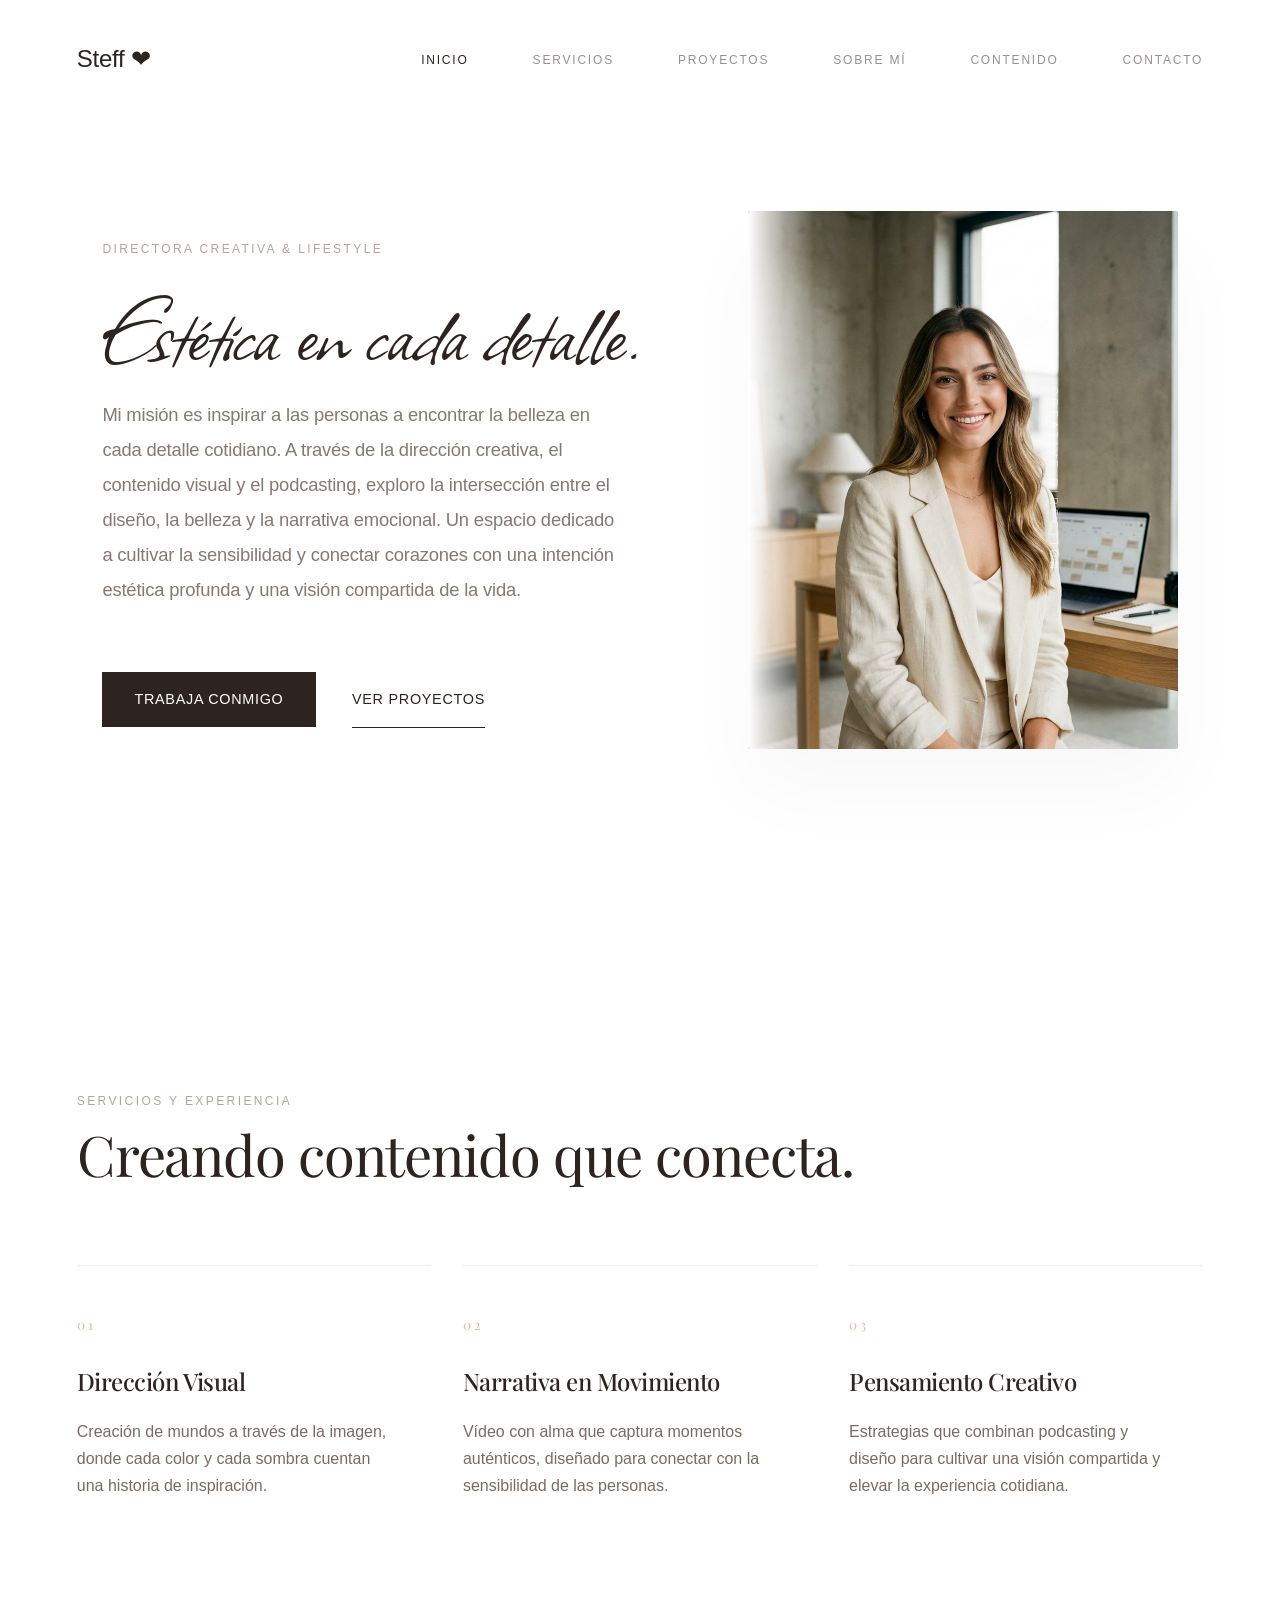
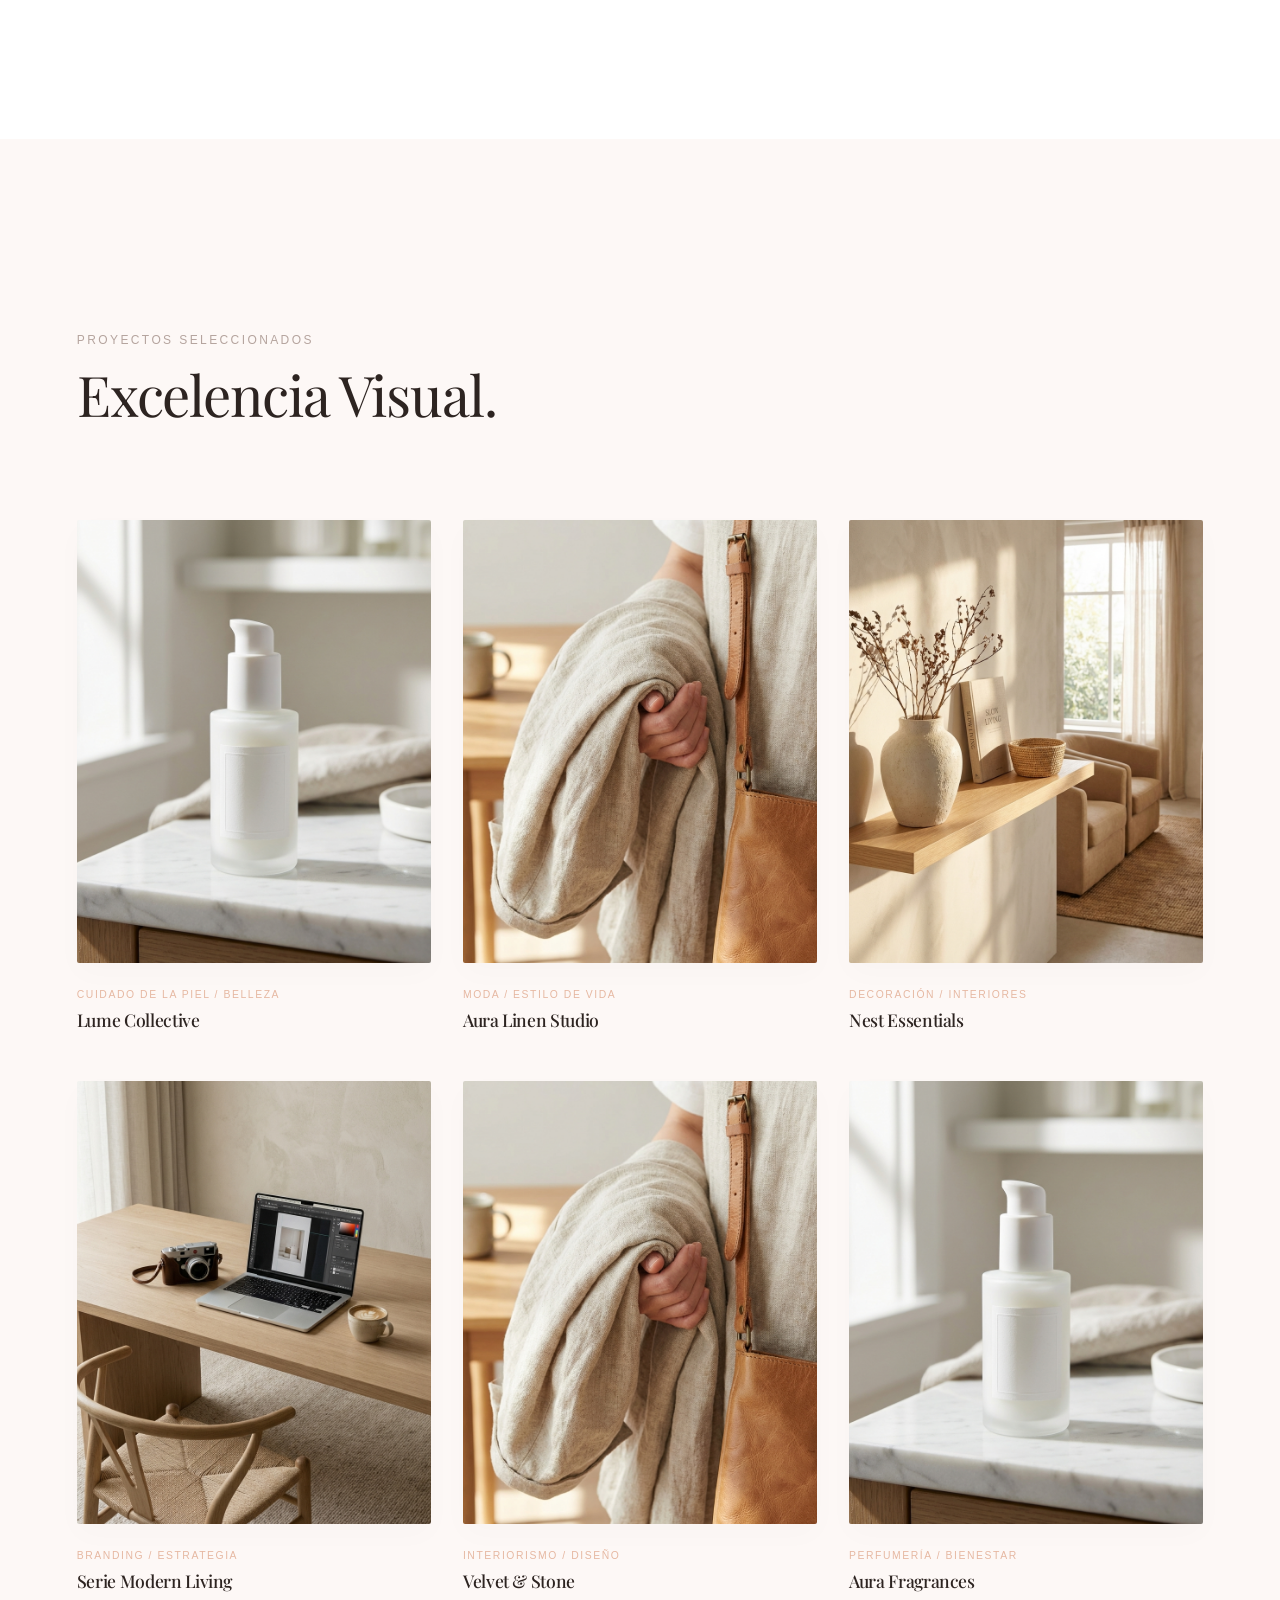
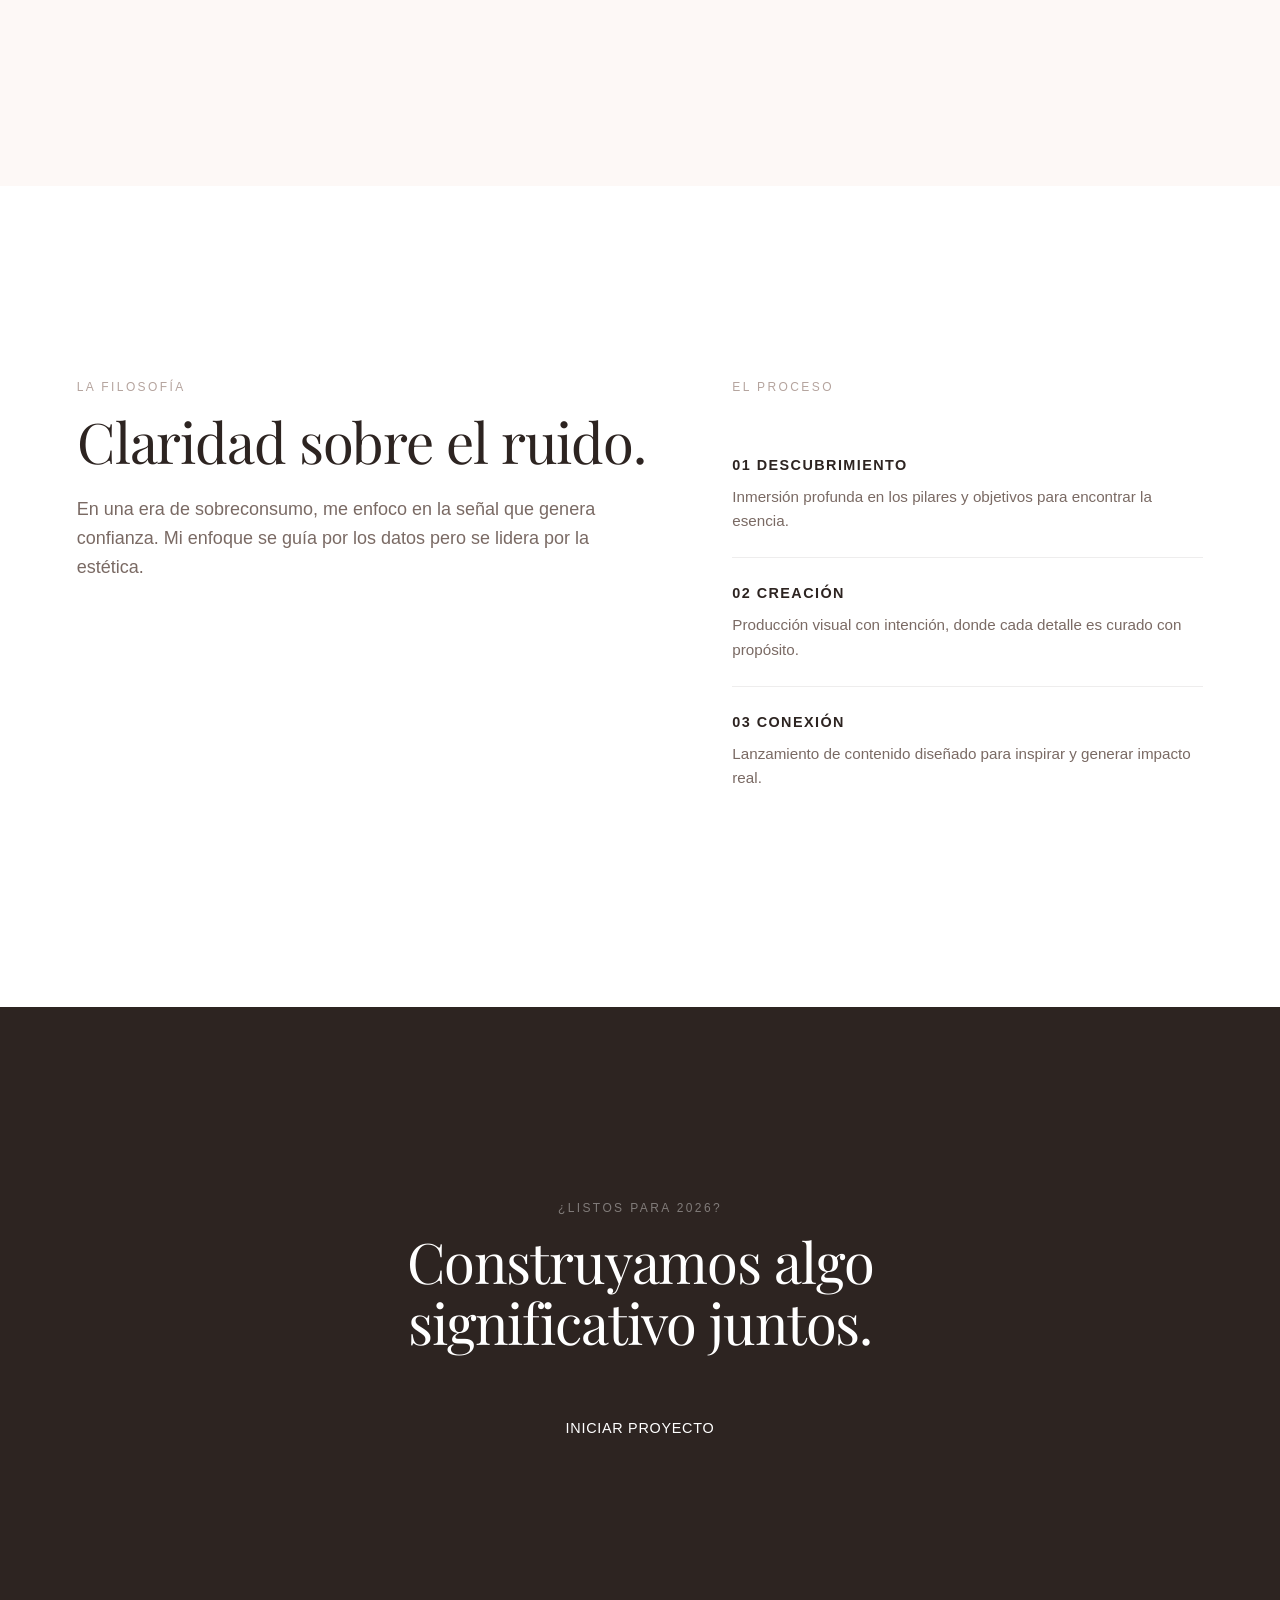
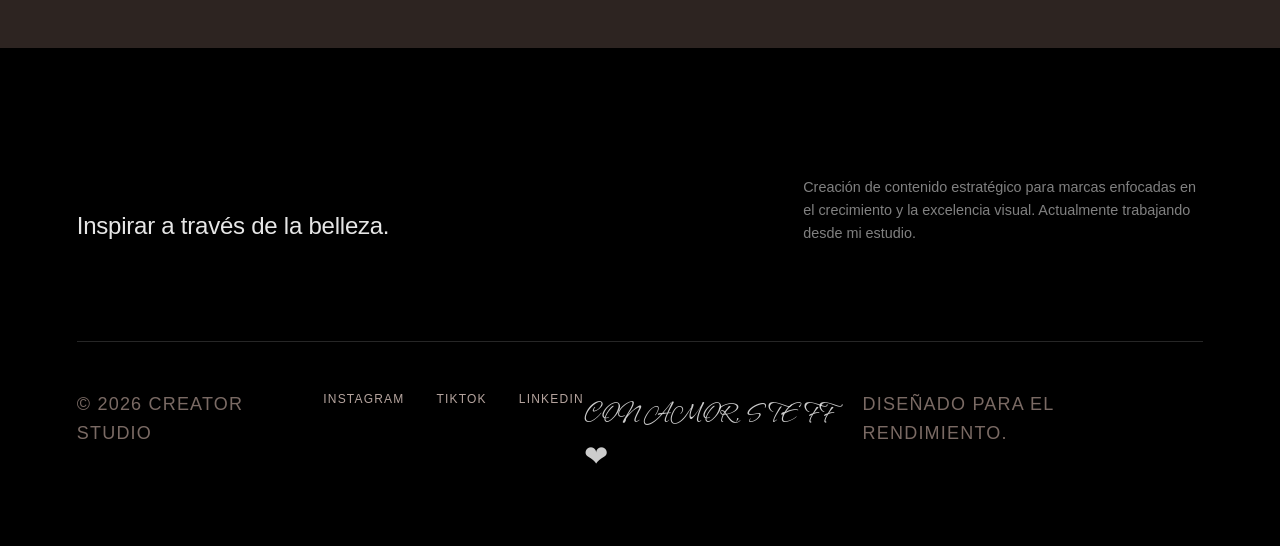
==== index.html @ 2f7686f2 "Initial commit: Portfolio base" ====
<!DOCTYPE html>
<html lang="es">

<head>
    <meta charset="UTF-8">
    <meta name="viewport" content="width=device-width, initial-scale=1.0">
    <meta name="description"
        content="Steff Ramirez - Directora Creativa y Storyteller. Explorando la belleza, el diseño y la narrativa a través de contenido visual y podcasting.">
    <title>Steff Ramirez | Estética en cada detalle</title>
    <link rel="stylesheet" href="css/style.css">
</head>

<body>

    <nav id="main-nav">
        <div class="container">
            <a href="index.html" class="logo">Steff &#10084;</a>
            <button class="mobile-menu-btn" aria-label="Abrir menú">
                <span></span>
                <span></span>
            </button>
            <ul class="nav-links">
                <li><a href="index.html" class="active">Inicio</a></li>
                <li><a href="services.html">Servicios</a></li>
                <li><a href="work.html">Proyectos</a></li>
                <li><a href="about.html">Sobre mí</a></li>
                <li><a href="content.html">Contenido</a></li>
                <li><a href="contact.html">Contacto</a></li>
            </ul>
        </div>
    </nav>

    <main>
        <section class="hero">
            <div class="container">
                <div class="hero-content reveal">
                    <span class="hero-tag">Directora Creativa & Lifestyle</span>
                    <h1><span class="italic">Estética en cada detalle.</span></h1>
                    <p class="hero-description">Mi misión es inspirar a las personas a encontrar la belleza en cada
                        detalle cotidiano. A través de la dirección creativa, el contenido visual y el podcasting,
                        exploro la intersección entre el diseño, la belleza y la narrativa emocional. Un espacio
                        dedicado a cultivar la sensibilidad y conectar corazones con una intención estética profunda
                        y una visión compartida de la vida.</p>
                    <div class="cta-group">
                        <a href="contact.html" class="btn btn-primary">Trabaja conmigo</a>
                        <a href="work.html" class="btn btn-secondary">Ver proyectos</a>
                    </div>
                </div>
                <div class="hero-image-container reveal">
                    <div class="hero-vertical-label">Creative Direction</div>
                    <img src="assets/images/creator.png" alt="Steff Ramirez - Directora Creativa & Storyteller">
                </div>
            </div>
        </section>


        <!-- QUÉ HAGO -->
        <section id="what-i-do">
            <div class="container">
                <div class="section-header reveal">
                    <span class="label-main">Servicios y Experiencia</span>
                    <h2>Creando contenido que conecta.</h2>
                </div>
                <div class="grid grid-3 reveal">
                    <div class="offering-card" data-number="01">
                        <h3>Dirección Visual</h3>
                        <p>Creación de mundos a través de la imagen, donde cada color y cada sombra cuentan una historia
                            de inspiración.</p>
                    </div>
                    <div class="offering-card" data-number="02">
                        <h3>Narrativa en Movimiento</h3>
                        <p>Vídeo con alma que captura momentos auténticos, diseñado para conectar con la sensibilidad de
                            las personas.</p>
                    </div>
                    <div class="offering-card" data-number="03">
                        <h3>Pensamiento Creativo</h3>
                        <p>Estrategias que combinan podcasting y diseño para cultivar una visión compartida y elevar la
                            experiencia cotidiana.</p>
                    </div>
                </div>
            </div>
        </section>

        <!-- PROYECTOS DESTACADOS -->
        <section id="featured-work" style="background: var(--bg-secondary);">
            <div class="container">
                <div class="section-header reveal">
                    <span class="label-main">Proyectos Seleccionados</span>
                    <h2>Excelencia Visual.</h2>
                </div>
                <div class="work-grid">
                    <div class="work-item reveal">
                        <div class="img-wrapper">
                            <img src="assets/images/featured_1.png" alt="Lume Collective">
                        </div>
                        <div class="work-info">
                            <span>Cuidado de la piel / Belleza</span>
                            <h3>Lume Collective</h3>
                        </div>
                    </div>
                    <div class="work-item reveal">
                        <div class="img-wrapper">
                            <img src="assets/images/featured_2.png" alt="Aura Linen Studio">
                        </div>
                        <div class="work-info">
                            <span>Moda / Estilo de vida</span>
                            <h3>Aura Linen Studio</h3>
                        </div>
                    </div>
                    <div class="work-item reveal">
                        <div class="img-wrapper">
                            <img src="assets/images/featured_3.png" alt="Nest Essentials">
                        </div>
                        <div class="work-info">
                            <span>Decoración / Interiores</span>
                            <h3>Nest Essentials</h3>
                        </div>
                    </div>
                    <div class="work-item reveal">
                        <div class="img-wrapper">
                            <img src="assets/images/hero.png" alt="Serie Modern Living">
                        </div>
                        <div class="work-info">
                            <span>Branding / Estrategia</span>
                            <h3>Serie Modern Living</h3>
                        </div>
                    </div>
                    <div class="work-item reveal">
                        <div class="img-wrapper">
                            <img src="assets/images/featured_2.png" alt="Velvet & Stone">
                        </div>
                        <div class="work-info">
                            <span>Interiorismo / Diseño</span>
                            <h3>Velvet & Stone</h3>
                        </div>
                    </div>
                    <div class="work-item reveal">
                        <div class="img-wrapper">
                            <img src="assets/images/featured_1.png" alt="Aura Fragrances">
                        </div>
                        <div class="work-info">
                            <span>Perfumería / Bienestar</span>
                            <h3>Aura Fragrances</h3>
                        </div>
                    </div>
                </div>
            </div>
        </section>

        <!-- VALOR / ENFOQUE -->
        <section id="approach">
            <div class="container">
                <div class="grid grid-2">
                    <div class="reveal">
                        <span class="label-main">La Filosofía</span>
                        <h2>Claridad sobre el ruido.</h2>
                        <p>En una era de sobreconsumo, me enfoco en la señal que genera confianza. Mi enfoque se guía
                            por los datos pero se lidera por la estética.</p>
                    </div>
                    <div class="reveal">
                        <span class="label-main">El Proceso</span>
                        <div class="process-list">
                            <div class="process-item">
                                <h4>01 Descubrimiento</h4>
                                <p>Inmersión profunda en los pilares y objetivos para encontrar la esencia.</p>
                            </div>
                            <div class="process-item">
                                <h4>02 Creación</h4>
                                <p>Producción visual con intención, donde cada detalle es curado con propósito.</p>
                            </div>
                            <div class="process-item">
                                <h4>03 Conexión</h4>
                                <p>Lanzamiento de contenido diseñado para inspirar y generar impacto real.</p>
                            </div>
                        </div>
                    </div>
                </div>
            </div>
        </section>

        <!-- CTA -->
        <section id="cta" style="background: var(--bg-tertiary); color: white; text-align: center;">
            <div class="container reveal">
                <span class="label-main" style="color: rgba(255,255,255,0.4);">¿Listos para 2026?</span>
                <h2 style="margin-bottom: 3rem;">Construyamos algo <br> significativo juntos.</h2>
                <a href="contact.html" class="btn btn-primary">Iniciar Proyecto</a>
            </div>
        </section>
    </main>

    <footer>
        <div class="container">
            <div class="footer-top">
                <div class="footer-logo">Inspirar a través de la belleza.</div>
                <div style="max-width: 400px;">
                    <p style="color: rgba(255,255,255,0.5); font-size: 0.9rem;">Creación de contenido estratégico para
                        marcas enfocadas en el crecimiento y la excelencia visual. Actualmente trabajando desde mi
                        estudio.</p>
                </div>
            </div>
            <div class="footer-bottom">
                <p>&copy; 2026 Creator Studio</p>
                <div style="display: flex; gap: 2rem;">
                    <a href="#" style="color: inherit; text-decoration: none;">Instagram</a>
                    <a href="#" style="color: inherit; text-decoration: none;">TikTok</a>
                    <a href="#" style="color: inherit; text-decoration: none;">LinkedIn</a>
                </div>
                <div style="font-family: var(--font-script); font-size: 1.8rem; color: rgba(255,255,255,0.8);">
                    Con amor, Steff &#10084;
                </div>
                <p>Diseñado para el Rendimiento.</p>
            </div>
        </div>
    </footer>

    <script src="js/main.js"></script>
</body>

</html>
---- css/style.css ----
@import url('https://api.fontshare.com/v2/css?f[]=satoshi@400,500,700&display=swap');
@import url('https://fonts.googleapis.com/css2?family=Playfair+Display:ital,wght@0,400;0,600;1,400&family=Allison&display=swap');

/* 
  REFINED DESIGN SYSTEM - MODERN & PREMIUM
  Focus: Editorial Layout, Subtle Micro-interactions, Advanced Typography
*/

:root {
    /* Beauty & Interiors Palette - Warm, Blush, & Earthy */
    --bg-primary: #ffffff;
    --bg-secondary: #fdf8f6;
    /* Soft blush/cream */
    --bg-tertiary: #2d2421;
    /* Deep terracotta/espresso */

    --text-primary: #2d2421;
    --text-secondary: #7a6a64;
    --text-dim: #b5a49e;

    --accent: #e6b8a2;
    /* Soft terracotta accent */
    --accent-dark: #deab90;
    --border: rgba(45, 36, 33, 0.08);
    --border-light: rgba(255, 255, 255, 0.15);

    /* Typography */
    --font-main: 'Satoshi', sans-serif;
    --font-serif: 'Playfair Display', serif;
    --font-script: 'Allison', cursive;
    --lh-body: 1.6;
    --lh-heading: 1.1;
    --ls-heading: -0.02em;

    /* Proportional Spacing (Golden Ratio inspired) */
    --space-unit: 1rem;
    --space-sections: clamp(6rem, 15vw, 12rem);

    /* Transitions */
    --transition-main: all 0.6s cubic-bezier(0.16, 1, 0.3, 1);
}

/* Reset & Base */
*,
*::before,
*::after {
    box-sizing: border-box;
    margin: 0;
    padding: 0;
}

/* Global Accent Styles */
.serif {
    font-family: var(--font-serif);
}

.italic {
    font-family: var(--font-script);
    font-size: 1.4em;
    line-height: 0;
    vertical-align: middle;
}

html,
body {
    width: 100%;
    margin: 0;
    padding: 0;
    overflow-x: hidden;
    position: relative;
    -webkit-font-smoothing: antialiased;
}

body {
    font-family: var(--font-main);
    background-color: var(--bg-primary);
    color: var(--text-primary);
    line-height: var(--lh-body);
}

/* Base Typography */
h1,
h2,
h3 {
    font-family: var(--font-serif);
    font-weight: 400;
    line-height: var(--lh-heading);
    letter-spacing: var(--ls-heading);
}

h1 {
    font-size: clamp(3rem, 10vw, 6rem);
    margin-bottom: 2rem;
}

h2 {
    font-size: clamp(2rem, 6vw, 3.5rem);
    margin-bottom: 1.5rem;
}

h3 {
    font-size: clamp(1.1rem, 2vw, 1.5rem);
}

p {
    font-size: 1.125rem;
    color: var(--text-secondary);
}

/* Layout */
.container {
    max-width: 1400px;
    margin: 0 auto;
    padding: 0 6vw;
}

section {
    padding: var(--space-sections) 0;
}

/* Reveal Animation Class */
.reveal {
    opacity: 0;
    transform: translateY(30px);
    transition: var(--transition-main);
}

.reveal.visible {
    opacity: 1;
    transform: translateY(0);
}

/* Navigation - Modern Floating Style */
nav {
    position: fixed;
    top: 0;
    left: 0;
    width: 100%;
    padding: 2.5rem 0;
    z-index: 1000;
    transition: var(--transition-main);
}

nav.scrolled {
    padding: 1.5rem 0;
    background: rgba(255, 255, 255, 0.8);
    backdrop-filter: blur(20px);
    border-bottom: 1px solid var(--border);
}

nav .container {
    display: flex;
    justify-content: space-between;
    align-items: center;
}

.logo {
    font-family: var(--font-heading);
    font-size: 1.5rem;
    font-weight: 500;
    text-decoration: none;
    color: var(--text-primary);
    letter-spacing: -0.01em;
}

.nav-links {
    display: flex;
    gap: 4rem;
    list-style: none;
}

.nav-links a {
    text-decoration: none;
    color: var(--text-primary);
    font-size: 0.75rem;
    font-weight: 500;
    text-transform: uppercase;
    letter-spacing: 0.15em;
    opacity: 0.5;
    transition: var(--transition-main);
}

.nav-links a:hover,
.nav-links a.active {
    opacity: 1;
}

.mobile-menu-btn {
    display: none;
    flex-direction: column;
    gap: 6px;
    background: none;
    border: none;
    cursor: pointer;
    z-index: 1001;
    padding: 10px;
}

.mobile-menu-btn span {
    display: block;
    width: 24px;
    height: 1px;
    background: var(--text-primary);
    transition: var(--transition-main);
}

/* Hero Section - Personal Split Style */
.hero {
    min-height: 100vh;
    display: flex;
    align-items: center;
    position: relative;
    overflow: hidden;
    background-color: var(--bg-primary);
    padding: 100px 0 0 0;
}

.hero .container {
    display: grid;
    grid-template-columns: 1.2fr 1fr;
    align-items: center;
    gap: 4vw;
    max-width: 100%;
    padding: 0 8vw;
    z-index: 2;
}

.hero {
    min-height: 100vh;
    display: flex;
    align-items: center;
    padding: 140px 0 80px;
    background-color: var(--bg-primary);
}

.hero .container {
    display: grid;
    grid-template-columns: 1.2fr 0.8fr;
    /* Asimetría elegante */
    align-items: center;
    gap: 0;
    /* Controlamos el gap con margins */
}

.hero-content {
    max-width: 650px;
    z-index: 10;
    padding-right: 4rem;
}

@media (min-width: 1024px) {
    .hero-content {
        margin-right: -80px;
        /* Superposición sutil sobre la imagen */
    }
}

.hero-image-container {
    position: relative;
    aspect-ratio: 4/5;
    height: auto;
    width: 100%;
    overflow: hidden;
    border-radius: 2px;
    box-shadow: 0 40px 80px rgba(0, 0, 0, 0.03);
}

.hero-image-container::after {
    content: '';
    position: absolute;
    top: 0;
    left: 0;
    width: 100%;
    height: 100%;
    background: linear-gradient(to right, var(--bg-primary) 0%, transparent 15%);
    pointer-events: none;
}

.hero-image-container img {
    width: 100%;
    height: 100%;
    object-fit: cover;
    transition: transform 1.5s cubic-bezier(0.16, 1, 0.3, 1);
}

.hero-image-container:hover img {
    transform: scale(1.05);
}

.hero-vertical-label {
    position: absolute;
    top: 50%;
    right: 2rem;
    transform: translateY(-50%) rotate(90deg);
    transform-origin: center;
    font-size: 0.65rem;
    text-transform: uppercase;
    letter-spacing: 0.4em;
    color: rgba(255, 255, 255, 0.6);
    z-index: 10;
    white-space: nowrap;
    pointer-events: none;
}

.hero-tag {
    display: inline-block;
    padding: 0.5rem 0;
    /* Sin bordes, solo texto elegante */
    font-size: 0.75rem;
    text-transform: uppercase;
    letter-spacing: 0.2em;
    color: var(--text-dim);
    margin-bottom: 1rem;
}

.hero h1 {
    color: var(--text-primary);
    font-size: clamp(3rem, 6vw, 4.5rem);
    line-height: 1.05;
    margin-bottom: 2.5rem;
    font-weight: 400;
}

.hero-description {
    font-size: 1.15rem;
    font-weight: 300;
    letter-spacing: -0.01em;
    color: var(--text-secondary);
    max-width: 520px;
    margin-bottom: 4rem;
    line-height: 1.9;
    opacity: 0.9;
}

/* Buttons - Premium Reveal */
.btn {
    display: inline-flex;
    align-items: center;
    padding: 1rem 2rem;
    text-decoration: none;
    font-weight: 500;
    font-size: 0.9rem;
    letter-spacing: 0.05em;
    text-transform: uppercase;
    transition: all 0.4s cubic-bezier(0.16, 1, 0.3, 1);
    position: relative;
}

.btn-primary {
    background: var(--text-primary);
    color: white;
    border-radius: 0;
    /* Estilo boutique cuadrado */
}

.btn-primary:hover {
    background: #000;
    transform: translateY(-2px);
    box-shadow: 0 10px 20px rgba(0, 0, 0, 0.1);
}

.btn-secondary {
    color: var(--text-primary);
    border-bottom: 1px solid var(--text-primary);
    /* Estilo editorial link */
    padding: 1rem 0;
    margin-left: 2rem;
}

.btn-secondary:hover {
    color: var(--accent);
    border-bottom-color: var(--accent);
}

/* Grid System */
.grid {
    display: grid;
    gap: 2rem;
}

.grid-2 {
    grid-template-columns: 1.1fr 0.9fr;
    gap: 5rem;
}

.grid-3 {
    grid-template-columns: repeat(3, 1fr);
}

/* Boutique Gallery Grid - 3 Columns */
.work-grid {
    display: grid;
    grid-template-columns: repeat(3, 1fr);
    gap: 3rem 2rem;
    padding-top: 1rem;
}

.work-item {
    display: flex;
    flex-direction: column;
}

.work-item .img-wrapper {
    width: 100%;
    aspect-ratio: 4/5;
    overflow: hidden;
    border-radius: 2px;
    background: var(--bg-secondary);
    margin-bottom: 1.5rem;
    box-shadow: 0 10px 30px rgba(0, 0, 0, 0.02);
}

.work-item img {
    width: 100%;
    height: 100%;
    object-fit: cover;
    transition: transform 1.2s cubic-bezier(0.16, 1, 0.3, 1);
}

.work-item:hover img {
    transform: scale(1.05);
}

.work-info h3 {
    font-size: 1.1rem;
    /* Más pequeño para el grid de 3 */
    font-weight: 500;
    margin-bottom: 0.25rem;
    color: var(--text-primary);
}

.work-info span {
    font-family: var(--font-main);
    font-size: 0.65rem;
    /* Ajuste proporcional */
    text-transform: uppercase;
    letter-spacing: 0.15em;
    color: var(--accent);
    display: block;
    margin-bottom: 0.4rem;
}

/* Cards & Sections */
.section-header {
    margin-bottom: 5rem;
    max-width: 800px;
}

.label-main {
    font-size: 0.75rem;
    text-transform: uppercase;
    letter-spacing: 0.2em;
    color: var(--text-dim);
    margin-bottom: 0.75rem;
    display: block;
}

.offering-card {
    padding: 3rem 0;
    border-top: 1px solid var(--border);
    transition: var(--transition-main);
}

.offering-card::before {
    content: attr(data-number);
    display: block;
    font-family: var(--font-serif);
    font-size: 0.85rem;
    color: var(--accent);
    margin-bottom: 2rem;
    letter-spacing: 0.2em;
}

.offering-card h3 {
    margin-bottom: 1.5rem;
    font-size: 1.5rem;
    font-weight: 500;
    color: var(--text-primary);
}

.offering-card p {
    font-size: 1rem;
    color: var(--text-secondary);
    line-height: 1.7;
    max-width: 90%;
}

.offering-card:hover {
    transform: translateY(10px);
    /* Movimiento suave sin alterar el tamaño de la caja */
}

.card {
    padding: 3rem;
    background: var(--bg-secondary);
    border: none;
    transition: var(--transition-main);
}

.card h3 {
    margin-bottom: 1.5rem;
    font-size: 1.5rem;
    font-weight: 500;
    color: var(--text-primary);
}

.card p {
    color: var(--text-secondary);
}

.card:hover {
    transform: translateY(-10px);
    box-shadow: 0 20px 40px rgba(0, 0, 0, 0.03);
}

.process-list {
    margin-top: 2rem;
}

.process-item {
    padding: 1.5rem 0;
    border-bottom: 1px solid var(--border);
}

.process-item:last-child {
    border-bottom: none;
}

.process-item h4 {
    font-size: 0.9rem;
    text-transform: uppercase;
    letter-spacing: 0.1em;
    margin-bottom: 0.5rem;
    color: var(--text-primary);
}

.process-item p {
    font-size: 0.95rem;
    color: var(--text-secondary);
}

/* Footer */
footer {
    padding: 8rem 0 4rem;
    background: #000;
    color: white;
}

.footer-top {
    display: flex;
    justify-content: space-between;
    align-items: flex-end;
    margin-bottom: 6rem;
}

.footer-logo {
    font-family: var(--font-heading);
    font-size: 1.5rem;
    font-weight: 500;
    letter-spacing: -0.01em;
    opacity: 0.9;
}

.footer-bottom {
    display: flex;
    justify-content: space-between;
    padding-top: 3rem;
    border-top: 1px solid var(--border-light);
    font-size: 0.75rem;
    color: var(--text-dim);
    text-transform: uppercase;
    letter-spacing: 0.1em;
}

/* Responsive */
@media (max-width: 1024px) {
    .hero .container {
        grid-template-columns: 1fr;
        text-align: center;
        gap: 4rem;
    }

    .hero-content {
        max-width: 100%;
        padding-right: 0;
        margin-right: 0;
    }

    .hero-image-container {
        max-width: 500px;
        /* Tamaño más manejable en tablet vertical */
        margin: 0 auto;
    }

    .btn-secondary {
        margin-left: 0;
        margin-top: 2rem;
        display: block;
        width: fit-content;
        margin-inline: auto;
    }
}

@media (max-width: 900px) {
    .mobile-menu-btn {
        display: flex;
    }

    .nav-links {
        position: fixed;
        top: 0;
        right: -100%;
        width: 100%;
        height: 100vh;
        background: var(--bg-primary);
        flex-direction: column;
        justify-content: center;
        align-items: center;
        gap: 3rem;
        transition: var(--transition-main);
        z-index: 1000;
        visibility: hidden;
        /* Seguridad extra contra overflow */
        pointer-events: none;
    }

    .nav-links.open {
        right: 0;
        visibility: visible;
        pointer-events: all;
    }

    .nav-links a {
        font-size: 1.5rem;
        opacity: 1;
    }

    .grid-2,
    .grid-3 {
        grid-template-columns: 1fr;
        gap: 4rem;
    }

    .work-grid {
        grid-template-columns: repeat(2, 1fr);
        gap: 2rem;
    }
}

@media (max-width: 600px) {
    .container {
        padding: 0 6vw;
    }

    h1 {
        font-size: 2.5rem;
    }

    .work-grid {
        grid-template-columns: 1fr;
    }

    /* 1 en móvil */

    .work-item.small {
        margin-top: 0;
    }

    .footer-top {
        flex-direction: column;
        align-items: flex-start;
        gap: 2rem;
    }

    .footer-logo {
        font-size: 1.2rem;
        word-break: break-word;
    }

    .cta-group {
        display: flex;
        flex-direction: column;
        align-items: center;
    }

    .footer-bottom {
        flex-direction: column;
        gap: 2rem;
        text-align: center;
        align-items: center;
    }

    .footer-bottom div {
        justify-content: center;
    }
}

/* Global Fix for Overflow */
img,
video,
iframe,
canvas,
svg {
    max-width: 100%;
    height: auto;
}

h1,
h2,
h3,
h4,
h5,
h6,
p,
a,
span {
    overflow-wrap: break-word;
    word-wrap: break-word;
}

html,
body {
    max-width: 100%;
    overflow-x: hidden;
}
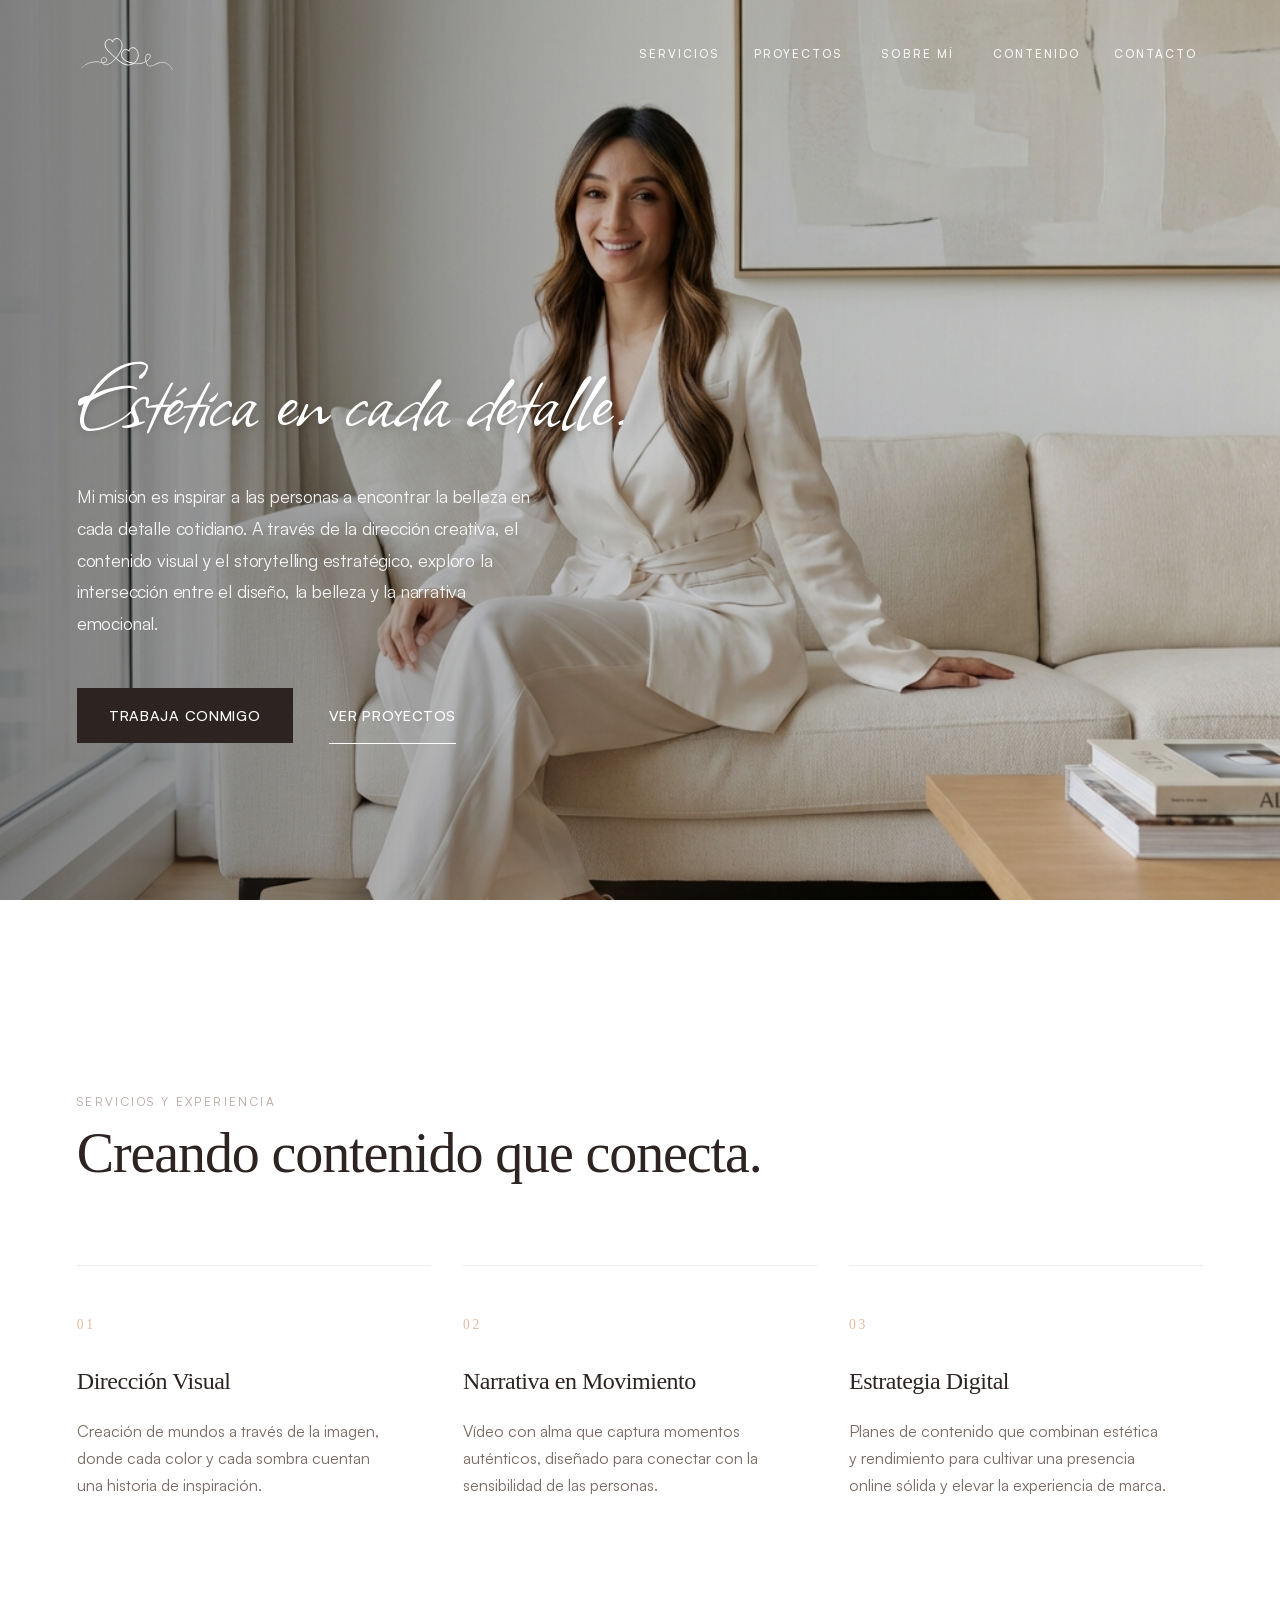
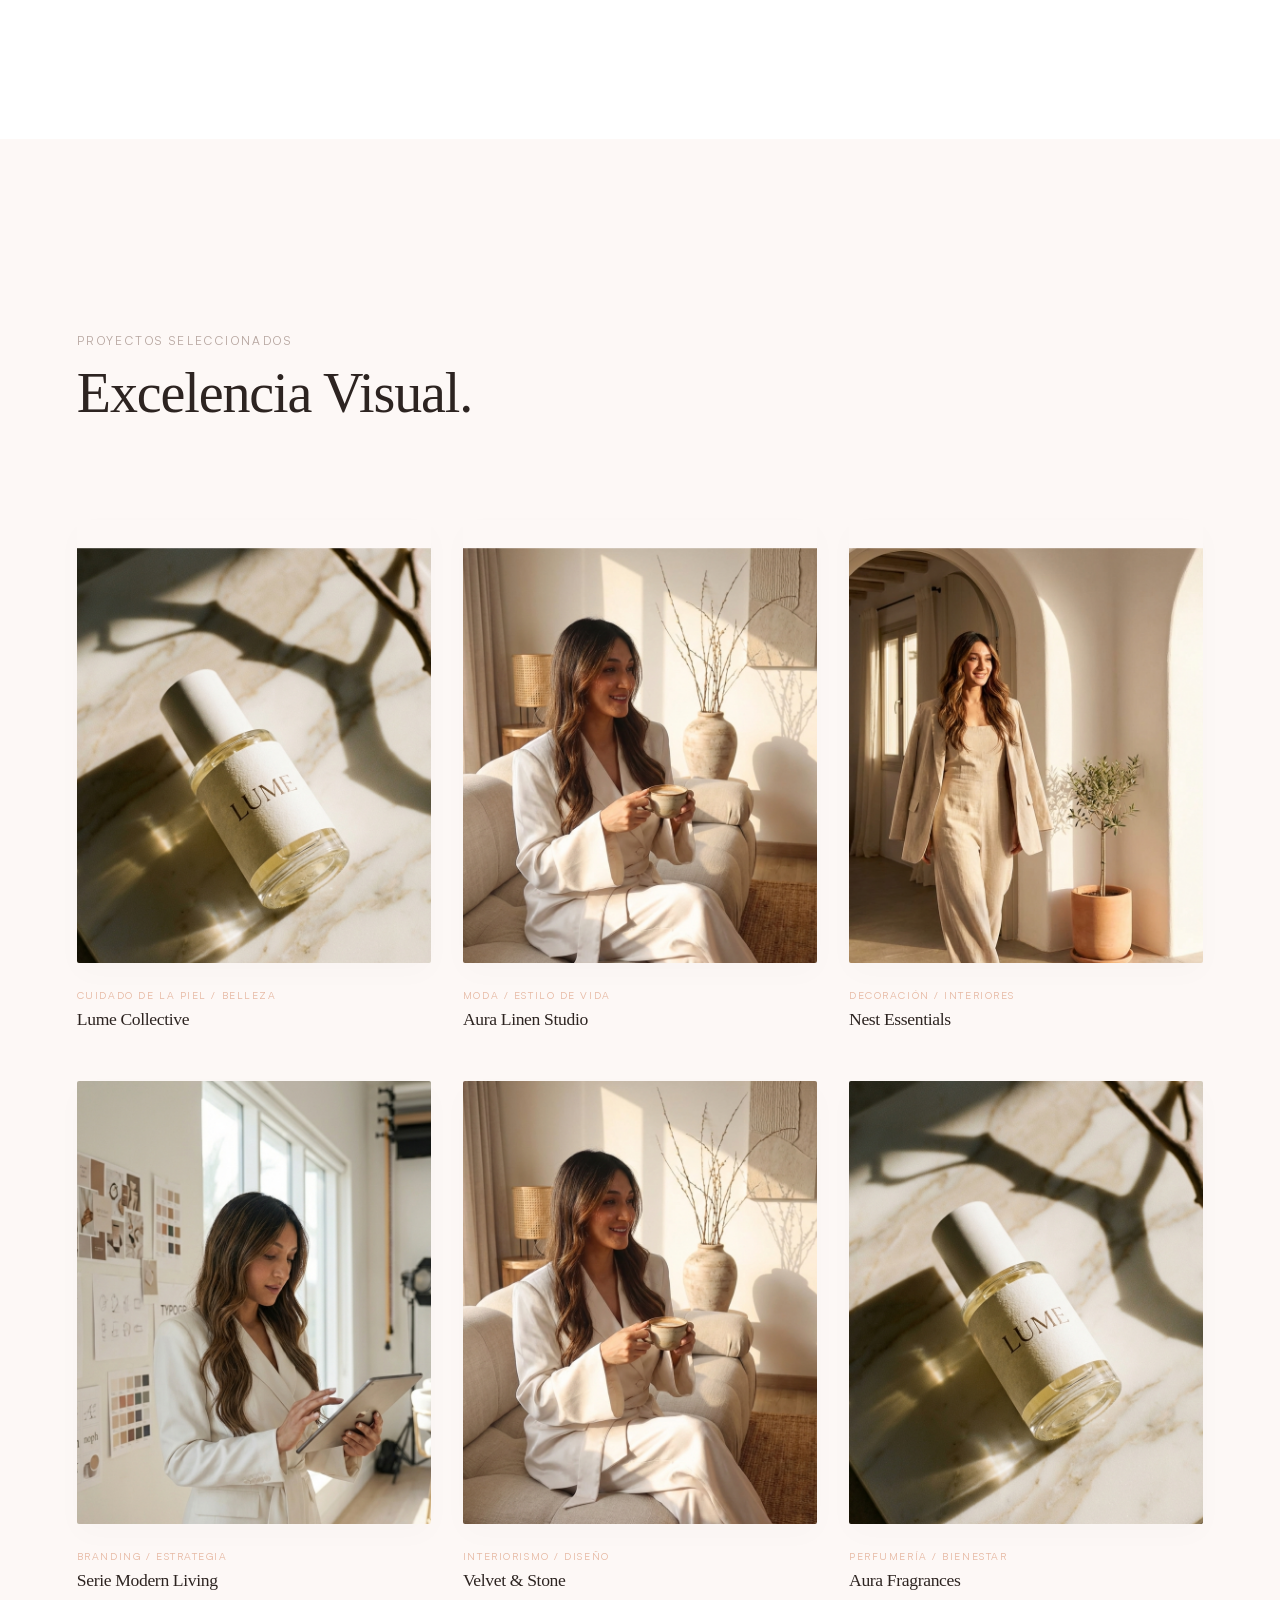
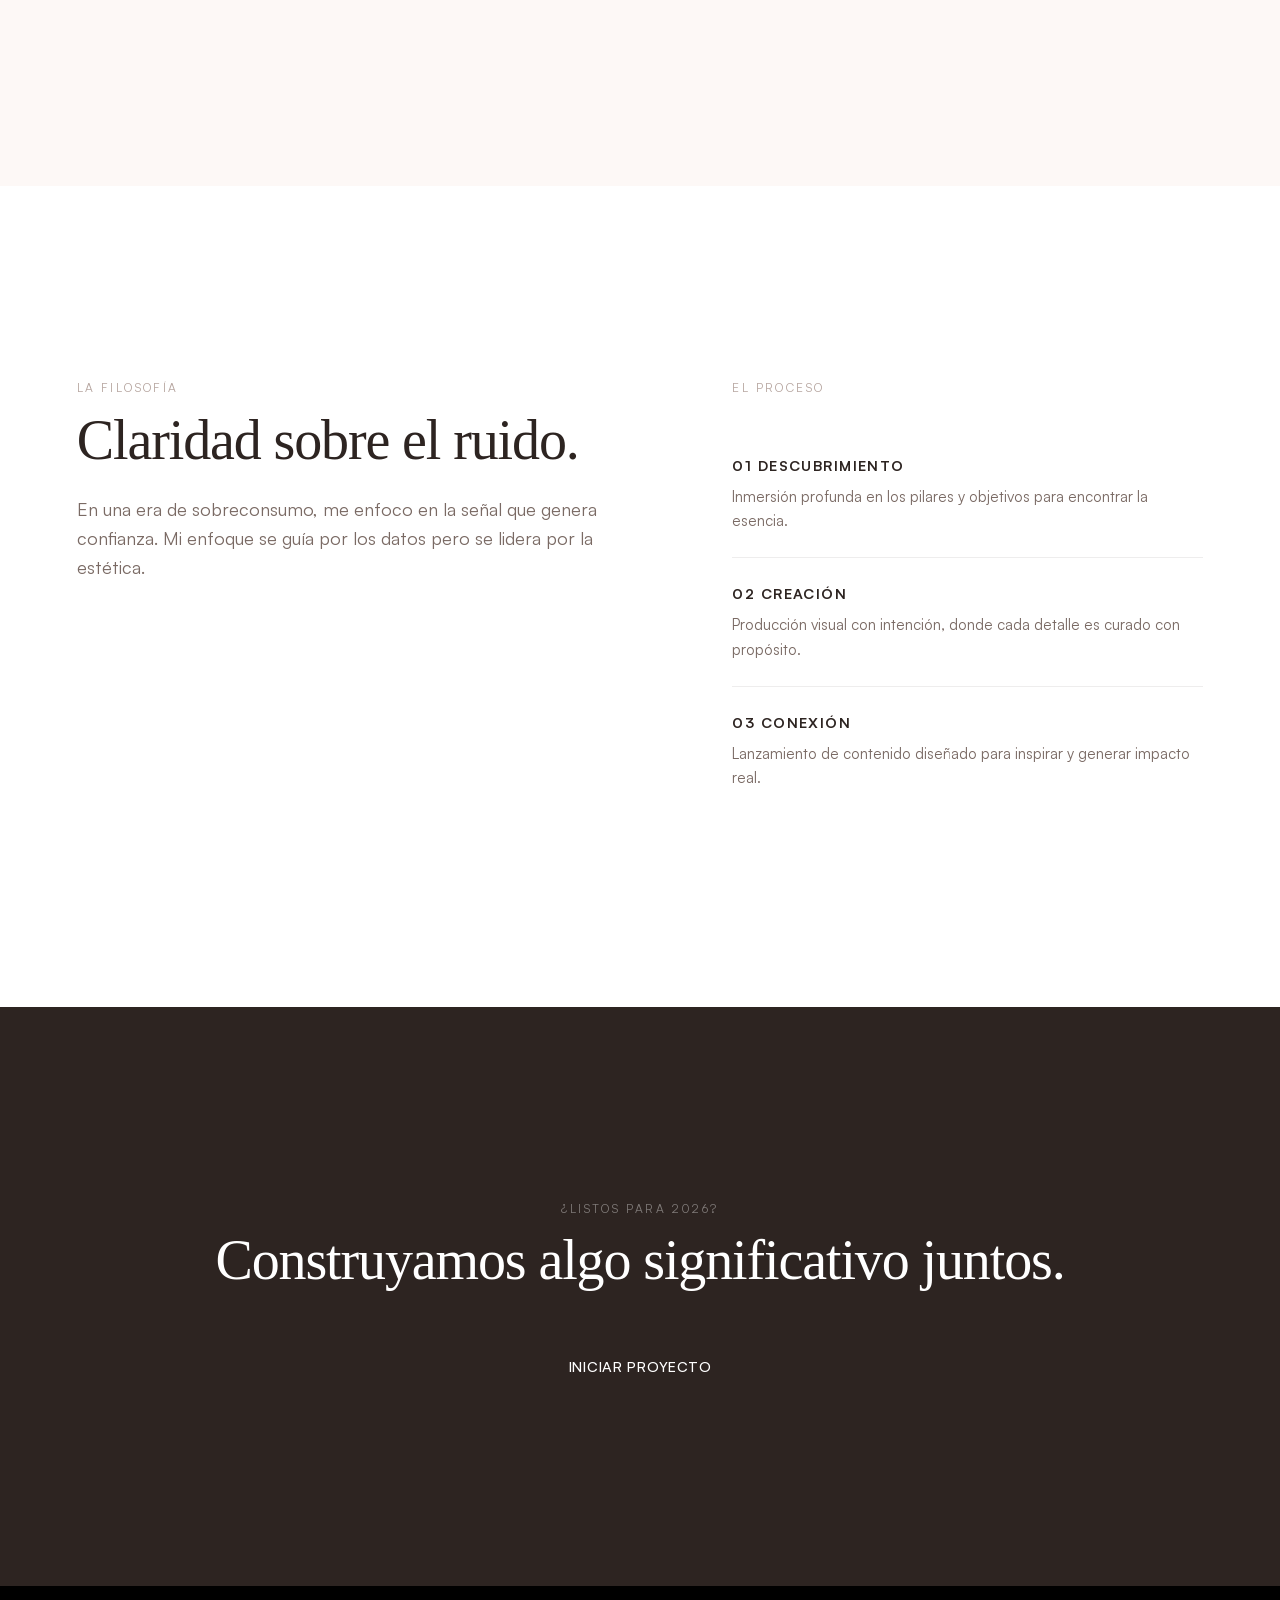
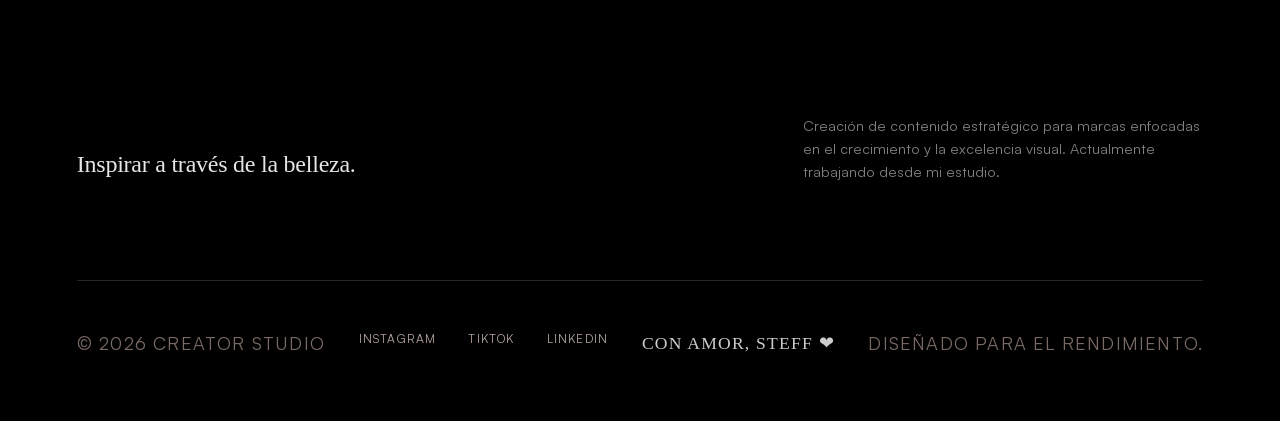
==== commit 9e850855: "Refactor: remove podcast, focus on UGC/Beauty/Home/Fashion niches, and unify footers" ====
--- a/index.html
+++ b/index.html
@@ -14,13 +14,18 @@
 
     <nav id="main-nav">
         <div class="container">
-            <a href="index.html" class="logo">Steff &#10084;</a>
+            <a href="index.html" class="logo">
+                <svg xmlns="http://www.w3.org/2000/svg" viewBox="0 0 2933.33 1954.67" class="heart-svg">
+                    <g transform="matrix(0.13333, 0, 0, -0.13333, 0, 1954.67)">
+                        <path
+                            d="m 15835.3,7296.64 c 621.3,-287.17 84.7,-932.61 -257.8,-1216.07 -120.2,-102.2 -248.4,-195.1 -382.3,-279.2 -33.3,155.99 -52.9,315.15 -59,474.64 -23.1,413.76 92.4,1304.7 699.1,1020.63 z M 10427,6170.62 c -475.45,402.97 -747.29,1041.81 -459.12,1634.15 127.62,267.7 377.12,493.61 679.42,524.22 293.9,29.46 609.9,-106.26 774.5,-353.84 10.4,-15.89 28.9,-25.78 49.1,-24.31 29.8,2.17 52.1,28.05 50,57.8 -16.6,229.22 95.2,470.3 285.9,600.12 220.4,149.48 511.7,159.47 758.9,73 159.7,-55.06 301.7,-153.58 417.8,-275.78 196.8,-207.01 322.9,-475.48 389.3,-752.03 148.6,-615.93 3.5,-1296.04 -382.2,-1798.49 -133.3,-173.28 -295.9,-323.92 -477.3,-446.84 -246.7,40.89 -493.8,90.05 -737,147.58 -484.1,116.32 -968.2,285.75 -1349.3,614.42 z M 7328.69,7681.25 c -324.97,314.68 -656.75,634.22 -877.05,1031.03 -266.16,470.27 -347.94,1119.94 41.37,1545.72 192.7,219.1 503.89,360.7 793.25,275.7 227.99,-66.4 427.52,-254.9 488.45,-485.9 4.96,-19.6 21.08,-35.3 42.24,-38.8 28.56,-4.7 55.54,14.6 60.26,43.2 52.32,302.2 305.18,544.2 588.03,644.5 296.26,110.9 619.29,26.9 863.62,-162.3 329.65,-254.7 524.44,-667.33 547.17,-1081.33 32.99,-531.92 -156.33,-1050.83 -389.54,-1521.93 -246.32,-497.77 -553.73,-965.22 -912.06,-1389.72 -425,369.11 -840.66,748.95 -1245.74,1139.83 z M 5660.39,6532.73 c 256.58,148.76 622.97,40.24 777.81,-207.03 167.64,-281.23 -43.2,-588.39 -309.32,-709.22 -205.14,-97.25 -438.51,-93.42 -660.68,-62.21 -172.74,314.33 -130.63,779.81 192.19,978.46 z M 20586.8,4668.25 c -691.4,836.89 -1922.9,1179.93 -2910.5,677.34 -277.1,-128.17 -541.5,-282.72 -820.5,-405.43 -207.3,-90.74 -424.7,-164.6 -651.3,-175.84 -147.7,-6.26 -300.4,12.5 -436.7,70.64 -324.9,154.09 -485.4,557.9 -567.3,892.69 1.8,3.06 3.2,6.3 4.1,9.73 296.5,182.83 575.8,403.92 785.3,684.78 202,270.01 321.3,640.29 -4.2,868.41 -77.4,53.16 -159.8,94.89 -251.1,118.46 -268.6,69.19 -457.7,-101.71 -556.3,-336.09 -163.3,-405.38 -145.8,-881.96 -59,-1304.67 -186.8,-109.97 -383.4,-203.59 -587.3,-276.01 -426.9,-152.45 -886.1,-193.86 -1337.4,-171.32 -187.6,9.34 -374.8,29.63 -561.1,57.34 858.5,613.92 1161.5,1876.96 640.9,2804.94 -179.7,320.82 -482.5,584.02 -853.7,643.31 -245.4,42.64 -512.2,-3.13 -712.1,-157.87 -160.4,-126.7 -264.2,-316.02 -290.5,-517.12 -198.4,207.67 -496.3,314.53 -782.2,287.1 -340.3,-32.79 -626,-284.79 -768.63,-585.15 -311.28,-640.71 -28.71,-1331.18 485.73,-1768.63 393.1,-340.72 898.8,-520.58 1396.5,-639.96 198.8,-47.15 397.8,-88.29 598.4,-124.34 -150.8,-83.75 -311.6,-149.76 -477.9,-195.97 -1160.3,-334.41 -2183.87,460.29 -3014.17,1174.89 -72.98,61.95 -145.63,124.3 -218.06,186.88 364.72,428.57 678.02,901.03 929.66,1404.51 242.37,484.78 437.07,1016.97 405.08,1568.2 -28.15,549.83 -348.39,1112.03 -874.93,1320.73 -212.77,85.1 -450.84,92.1 -666.39,13.7 -268.5,-95.1 -508.48,-301.2 -613.36,-568.1 -31.99,61.4 -72.31,118.1 -118.42,168.8 -268.55,292.2 -658.56,351.7 -1005.42,161.2 -698.91,-398.7 -700.66,-1262.85 -340.34,-1897.23 226.67,-409.55 565.45,-737.22 896.55,-1058.22 406.38,-392.74 823.4,-774.41 1249.81,-1145.29 -242.51,-277.87 -507.13,-536.45 -791.13,-771.86 -325.09,-268.06 -693.41,-509.22 -1116.38,-573.44 -358.25,-52.22 -757.28,33.93 -1009.55,306.06 -19.7,20.83 -37.73,42.98 -54.53,66.05 131.89,-14.03 266.6,-16.23 399.4,7.47 234.31,40.36 462.73,179.61 571.95,396.62 120.12,240.2 37.29,494.04 -181.16,642.24 -196.76,134.93 -473.03,173.35 -683.65,47.39 -338.54,-210.17 -388.73,-692.17 -211.53,-1026.1 -85.96,13.04 -171.62,29.62 -257.31,47.09 C 3673.62,5915.16 1995.44,5453.71 991.516,4276.3 2002.53,5438.3 3674.74,5885.38 5158.1,5557.53 c 91.42,-19.29 183.38,-37.76 276.35,-51.95 235.2,-390.47 736.91,-530.17 1168.23,-467.5 438.04,63.79 820.92,309.83 1156.32,583.72 288.46,237.02 557.36,497.69 803.96,778.05 72.64,-62.86 145.49,-125.49 218.68,-187.71 862.02,-744.8 1912.46,-1546.31 3119.36,-1198.95 224.9,62.73 440.1,159.64 636.1,286.74 444.3,-69.48 898.2,-100.15 1346.4,-45.16 447.2,51.02 878.9,206.86 1265.3,435.66 33.8,-132.74 77.7,-263.26 136.3,-387.84 99.7,-209.84 243.4,-416.11 461.6,-514.74 72.8,-31.89 149.1,-49.3 227,-61.49 755.7,-105.36 1437.4,557.15 2142.3,749.36 292,82.26 601.5,96.58 901.4,52.77 898.8,-130.76 1741.4,-776.25 1991.1,-1666.49 -79.1,295.2 -227,570.6 -421.7,806.25" />
+                    </g>
+                </svg></a>
             <button class="mobile-menu-btn" aria-label="Abrir menú">
                 <span></span>
                 <span></span>
             </button>
             <ul class="nav-links">
-                <li><a href="index.html" class="active">Inicio</a></li>
                 <li><a href="services.html">Servicios</a></li>
                 <li><a href="work.html">Proyectos</a></li>
                 <li><a href="about.html">Sobre mí</a></li>
@@ -32,23 +37,18 @@
 
     <main>
         <section class="hero">
+            <div class="hero-bg"></div>
             <div class="container">
                 <div class="hero-content reveal">
-                    <span class="hero-tag">Directora Creativa & Lifestyle</span>
-                    <h1><span class="italic">Estética en cada detalle.</span></h1>
+                    <h1><span class="script-text">Estética en cada detalle.</span></h1>
                     <p class="hero-description">Mi misión es inspirar a las personas a encontrar la belleza en cada
-                        detalle cotidiano. A través de la dirección creativa, el contenido visual y el podcasting,
-                        exploro la intersección entre el diseño, la belleza y la narrativa emocional. Un espacio
-                        dedicado a cultivar la sensibilidad y conectar corazones con una intención estética profunda
-                        y una visión compartida de la vida.</p>
+                        detalle cotidiano. A través de la dirección creativa, el contenido visual y el storytelling
+                        estratégico,
+                        exploro la intersección entre el diseño, la belleza y la narrativa emocional.</p>
                     <div class="cta-group">
                         <a href="contact.html" class="btn btn-primary">Trabaja conmigo</a>
                         <a href="work.html" class="btn btn-secondary">Ver proyectos</a>
                     </div>
-                </div>
-                <div class="hero-image-container reveal">
-                    <div class="hero-vertical-label">Creative Direction</div>
-                    <img src="assets/images/creator.png" alt="Steff Ramirez - Directora Creativa & Storyteller">
                 </div>
             </div>
         </section>
@@ -73,9 +73,9 @@
                             las personas.</p>
                     </div>
                     <div class="offering-card" data-number="03">
-                        <h3>Pensamiento Creativo</h3>
-                        <p>Estrategias que combinan podcasting y diseño para cultivar una visión compartida y elevar la
-                            experiencia cotidiana.</p>
+                        <h3>Estrategia Digital</h3>
+                        <p>Planes de contenido que combinan estética y rendimiento para cultivar una presencia online
+                            sólida y elevar la experiencia de marca.</p>
                     </div>
                 </div>
             </div>
@@ -100,7 +100,7 @@
                     </div>
                     <div class="work-item reveal">
                         <div class="img-wrapper">
-                            <img src="assets/images/featured_2.png" alt="Aura Linen Studio">
+                            <img src="assets/images/featured_3.png" alt="Aura Linen Studio">
                         </div>
                         <div class="work-info">
                             <span>Moda / Estilo de vida</span>
@@ -109,7 +109,7 @@
                     </div>
                     <div class="work-item reveal">
                         <div class="img-wrapper">
-                            <img src="assets/images/featured_3.png" alt="Nest Essentials">
+                            <img src="assets/images/featured_2.png" alt="Nest Essentials">
                         </div>
                         <div class="work-info">
                             <span>Decoración / Interiores</span>
@@ -127,7 +127,7 @@
                     </div>
                     <div class="work-item reveal">
                         <div class="img-wrapper">
-                            <img src="assets/images/featured_2.png" alt="Velvet & Stone">
+                            <img src="assets/images/featured_3.png" alt="Velvet & Stone">
                         </div>
                         <div class="work-info">
                             <span>Interiorismo / Diseño</span>
@@ -182,7 +182,7 @@
         <section id="cta" style="background: var(--bg-tertiary); color: white; text-align: center;">
             <div class="container reveal">
                 <span class="label-main" style="color: rgba(255,255,255,0.4);">¿Listos para 2026?</span>
-                <h2 style="margin-bottom: 3rem;">Construyamos algo <br> significativo juntos.</h2>
+                <h2 style="margin-bottom: 3rem;">Construyamos algo significativo juntos.</h2>
                 <a href="contact.html" class="btn btn-primary">Iniciar Proyecto</a>
             </div>
         </section>
@@ -205,7 +205,7 @@
                     <a href="#" style="color: inherit; text-decoration: none;">TikTok</a>
                     <a href="#" style="color: inherit; text-decoration: none;">LinkedIn</a>
                 </div>
-                <div style="font-family: var(--font-script); font-size: 1.8rem; color: rgba(255,255,255,0.8);">
+                <div style="font-family: var(--font-serif); font-size: 1.1rem; color: rgba(255,255,255,0.8);">
                     Con amor, Steff &#10084;
                 </div>
                 <p>Diseñado para el Rendimiento.</p>
--- a/css/style.css
+++ b/css/style.css
@@ -1,5 +1,36 @@
-@import url('https://api.fontshare.com/v2/css?f[]=satoshi@400,500,700&display=swap');
-@import url('https://fonts.googleapis.com/css2?family=Playfair+Display:ital,wght@0,400;0,600;1,400&family=Allison&display=swap');
+@font-face {
+    font-family: 'Satoshi';
+    src: url('../assets/fonts/Satoshi-Regular.woff2') format('woff2');
+    font-weight: 400;
+    font-style: normal;
+    font-display: block;
+}
+
+@font-face {
+    font-family: 'Satoshi';
+    src: url('../assets/fonts/Satoshi-Medium.woff2') format('woff2');
+    font-weight: 500;
+    font-style: normal;
+    font-display: block;
+}
+
+@font-face {
+    font-family: 'Satoshi';
+    src: url('../assets/fonts/Satoshi-Bold.woff2') format('woff2');
+    font-weight: 700;
+    font-style: normal;
+    font-display: block;
+}
+
+@font-face {
+    font-family: 'Allison';
+    src: url('../assets/fonts/Allison-Regular.woff2') format('woff2');
+    font-weight: 400;
+    font-style: normal;
+    font-display: block;
+}
+
+@import url('https://fonts.googleapis.com/css2?family=Playfair+Display:ital,wght@0,400;0,600;1,400&family=Great+Vibes&display=block');
 
 /* 
   REFINED DESIGN SYSTEM - MODERN & PREMIUM
@@ -27,6 +58,7 @@
     /* Typography */
     --font-main: 'Satoshi', sans-serif;
     --font-serif: 'Playfair Display', serif;
+    --font-heading: 'Playfair Display', serif;
     --font-script: 'Allison', cursive;
     --lh-body: 1.6;
     --lh-heading: 1.1;
@@ -55,10 +87,21 @@
 }
 
 .italic {
+    font-family: inherit;
+    font-style: normal;
+    font-size: inherit;
+    line-height: inherit;
+    vertical-align: baseline;
+}
+
+.script-text {
     font-family: var(--font-script);
-    font-size: 1.4em;
-    line-height: 0;
-    vertical-align: middle;
+    font-size: 1.8em;
+    line-height: 1;
+    vertical-align: baseline;
+    font-weight: 400;
+    text-transform: none;
+    display: inline-block;
 }
 
 html,
@@ -136,53 +179,115 @@
     top: 0;
     left: 0;
     width: 100%;
-    padding: 2.5rem 0;
+    padding: 1.5rem 0;
     z-index: 1000;
-    transition: var(--transition-main);
+    border-bottom: 1px solid transparent;
+    /* Constant height */
+    transition: padding 0.4s ease,
+        background 0.4s ease,
+        border-color 0.4s ease;
 }
 
 nav.scrolled {
-    padding: 1.5rem 0;
+    padding: 1rem 0;
     background: rgba(255, 255, 255, 0.8);
     backdrop-filter: blur(20px);
     border-bottom: 1px solid var(--border);
+}
+
+nav.nav-dark {
+    background: rgba(255, 255, 255, 1);
+    border-bottom: 1px solid var(--border);
+}
+
+/* Force immediate state on subpages with white backgrounds */
+nav.nav-dark * {
+    transition: none !important;
 }
 
 nav .container {
     display: flex;
     justify-content: space-between;
     align-items: center;
+    height: 60px;
+    /* Fixed height for the navigation content */
 }
 
 .logo {
-    font-family: var(--font-heading);
-    font-size: 1.5rem;
-    font-weight: 500;
     text-decoration: none;
+    line-height: 0;
+    display: flex;
+    align-items: center;
+}
+
+.heart-svg {
+    width: 100px;
+    height: auto;
+    display: inline-block;
+    vertical-align: middle;
+}
+
+.heart-svg path {
+    fill: #ffffff;
+    stroke: #ffffff;
+    /* Adding stroke to thicken the lines */
+    stroke-width: 50;
+    /* High value because of the large SVG coordinate system */
+    transition: var(--transition-main);
+}
+
+nav.scrolled .heart-svg path,
+nav.nav-dark .heart-svg path {
+    fill: var(--text-primary);
+    stroke: var(--text-primary);
+}
+
+nav.scrolled .logo,
+nav.nav-dark .logo {
     color: var(--text-primary);
-    letter-spacing: -0.01em;
 }
 
 .nav-links {
     display: flex;
-    gap: 4rem;
+    gap: 0;
     list-style: none;
+    align-items: center;
+}
+
+.nav-links li {
+    width: 95px;
+    /* Fixed container to prevent expansion on any OS */
+    text-align: right;
+    margin-left: 1.5rem;
 }
 
 .nav-links a {
+    font-family: var(--font-main);
     text-decoration: none;
-    color: var(--text-primary);
-    font-size: 0.75rem;
+    color: #ffffff;
+    font-size: 0.72rem;
     font-weight: 500;
     text-transform: uppercase;
-    letter-spacing: 0.15em;
-    opacity: 0.5;
-    transition: var(--transition-main);
+    letter-spacing: 0.18em;
+    opacity: 0.9;
+    display: block;
+    line-height: 1;
+    min-width: 80px;
+    /* Reserve space to prevent expansion */
+    text-align: center;
+    -webkit-font-smoothing: antialiased;
+    transition: color 0.3s ease, opacity 0.3s ease;
+}
+
+nav.scrolled .nav-links a,
+nav.nav-dark .nav-links a {
+    color: var(--text-primary);
 }
 
 .nav-links a:hover,
 .nav-links a.active {
     opacity: 1;
+    text-shadow: 0.6px 0 0 currentColor;
 }
 
 .mobile-menu-btn {
@@ -200,46 +305,70 @@
     display: block;
     width: 24px;
     height: 1px;
+    background: #ffffff;
+    transition: var(--transition-main);
+}
+
+nav.scrolled .mobile-menu-btn span,
+nav.nav-dark .mobile-menu-btn span {
     background: var(--text-primary);
-    transition: var(--transition-main);
 }
 
 /* Hero Section - Personal Split Style */
+/* Hero Section - Modern Full-Width with Overlay */
 .hero {
     min-height: 100vh;
     display: flex;
     align-items: center;
     position: relative;
     overflow: hidden;
-    background-color: var(--bg-primary);
-    padding: 100px 0 0 0;
+    padding: 100px 0;
+}
+
+.hero-bg {
+    position: absolute;
+    top: -10%;
+    left: 0;
+    width: 100%;
+    height: 120%;
+    background: url('../assets/images/hero_new.png') no-repeat center 10%/cover;
+    z-index: -1;
+    will-change: transform;
+}
+
+.hero::before {
+    content: '';
+    position: absolute;
+    top: 0;
+    left: 0;
+    width: 100%;
+    height: 100%;
+    background: linear-gradient(90deg,
+            rgba(0, 0, 0, 0.5) 0%,
+            rgba(0, 0, 0, 0.2) 50%,
+            rgba(0, 0, 0, 0) 100%);
+    z-index: 1;
 }
 
 .hero .container {
-    display: grid;
-    grid-template-columns: 1.2fr 1fr;
-    align-items: center;
-    gap: 4vw;
-    max-width: 100%;
-    padding: 0 8vw;
-    z-index: 2;
-}
-
-.hero {
-    min-height: 100vh;
-    display: flex;
-    align-items: center;
-    padding: 140px 0 80px;
-    background-color: var(--bg-primary);
-}
-
-.hero .container {
-    display: grid;
-    grid-template-columns: 1.2fr 0.8fr;
-    /* Asimetría elegante */
-    align-items: center;
-    gap: 0;
-    /* Controlamos el gap con margins */
+    position: relative;
+    z-index: 10;
+    width: 100%;
+    display: block;
+    /* Centrado clásico o alineado a izquierda */
+}
+
+.hero-content {
+    max-width: 580px;
+    margin-top: 12rem;
+}
+
+@media (max-width: 1024px) {
+    .hero::before {
+        background: linear-gradient(180deg,
+                rgba(0, 0, 0, 0.6) 0%,
+                rgba(0, 0, 0, 0.3) 100%);
+    }
 }
 
 .hero-content {
@@ -305,31 +434,32 @@
 .hero-tag {
     display: inline-block;
     padding: 0.5rem 0;
-    /* Sin bordes, solo texto elegante */
     font-size: 0.75rem;
     text-transform: uppercase;
     letter-spacing: 0.2em;
-    color: var(--text-dim);
+    color: rgba(255, 255, 255, 0.7);
     margin-bottom: 1rem;
 }
 
 .hero h1 {
-    color: var(--text-primary);
-    font-size: clamp(3rem, 6vw, 4.5rem);
-    line-height: 1.05;
-    margin-bottom: 2.5rem;
+    color: #ffffff;
+    font-size: clamp(2.5rem, 5vw, 3.5rem);
+    line-height: 1.1;
+    margin-bottom: 2rem;
     font-weight: 400;
+    text-shadow: 0 2px 10px rgba(0, 0, 0, 0.2);
 }
 
 .hero-description {
-    font-size: 1.15rem;
+    font-size: 1.1rem;
     font-weight: 300;
     letter-spacing: -0.01em;
-    color: var(--text-secondary);
-    max-width: 520px;
-    margin-bottom: 4rem;
-    line-height: 1.9;
-    opacity: 0.9;
+    color: rgba(255, 255, 255, 0.9);
+    max-width: 460px;
+    /* More compact description */
+    margin-bottom: 3rem;
+    line-height: 1.8;
+    opacity: 1;
 }
 
 /* Buttons - Premium Reveal */
@@ -360,8 +490,8 @@
 }
 
 .btn-secondary {
-    color: var(--text-primary);
-    border-bottom: 1px solid var(--text-primary);
+    color: #ffffff;
+    border-bottom: 1px solid #ffffff;
     /* Estilo editorial link */
     padding: 1rem 0;
     margin-left: 2rem;
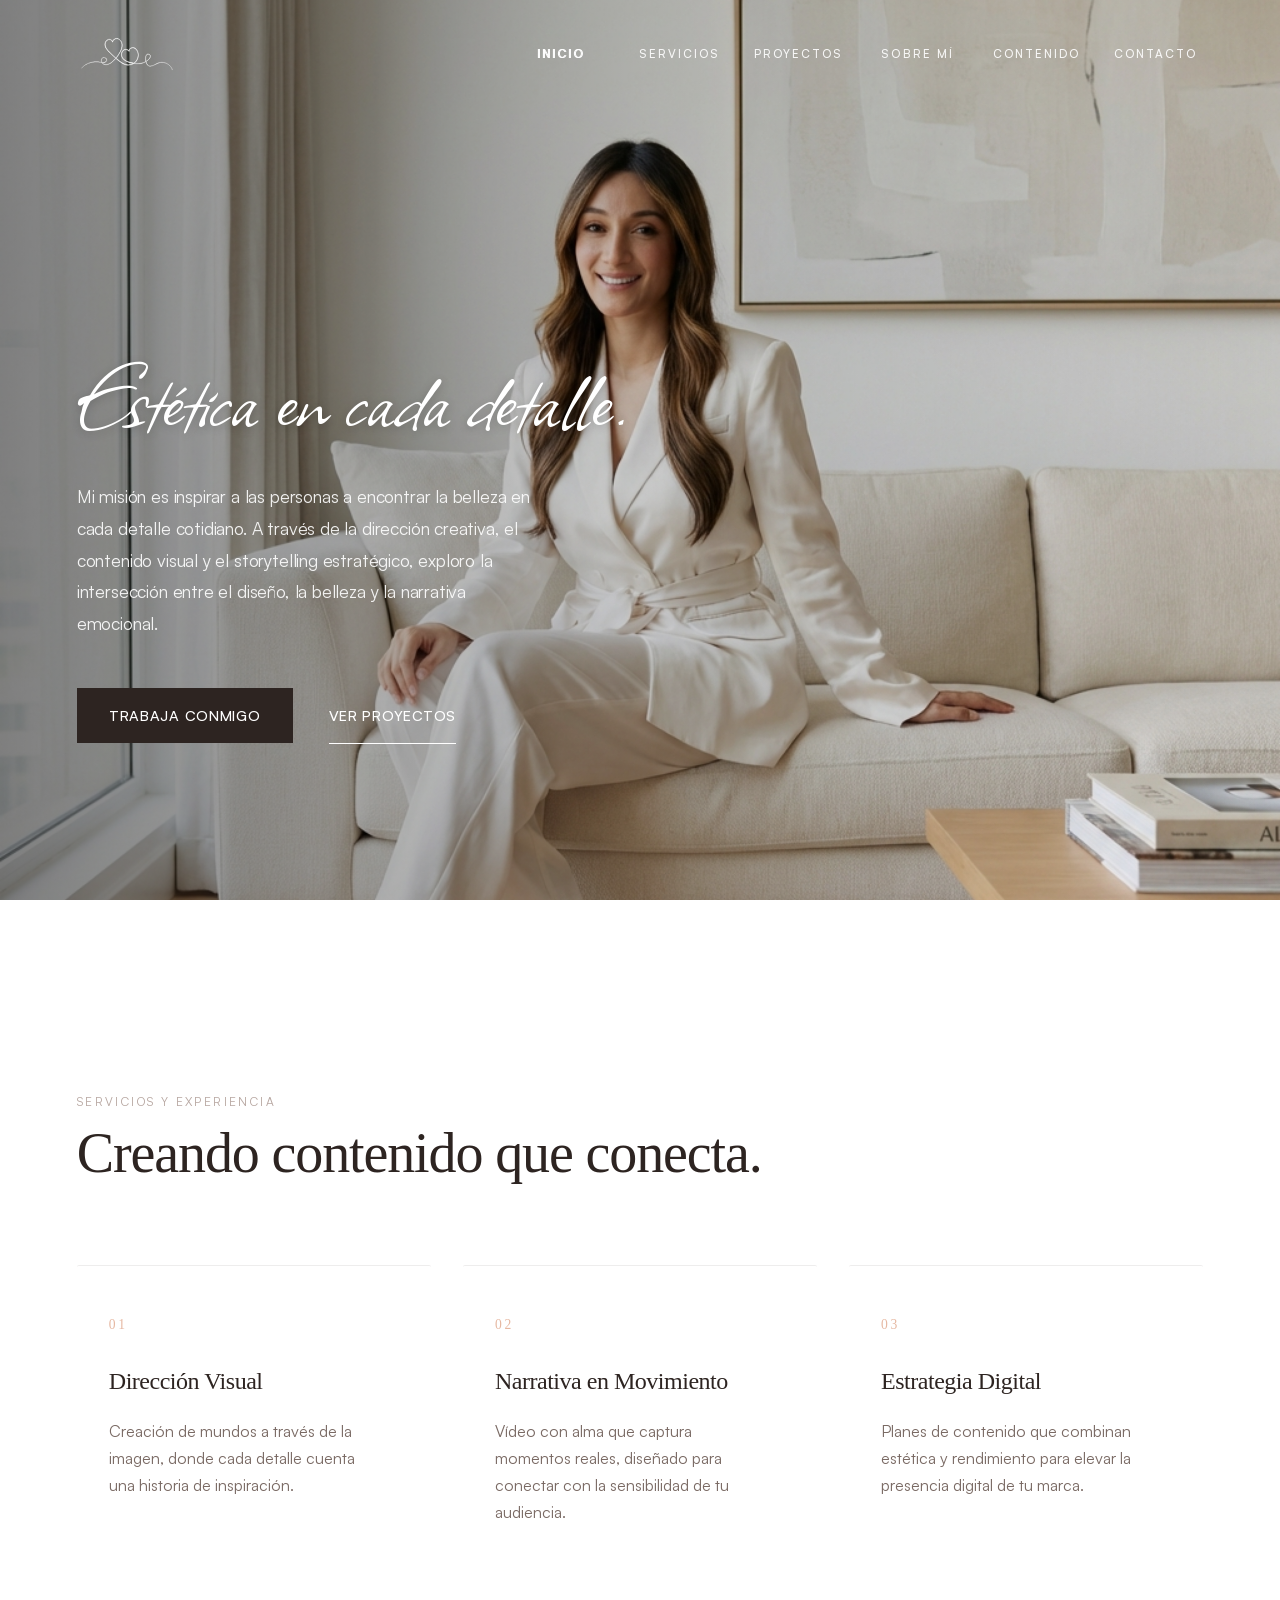
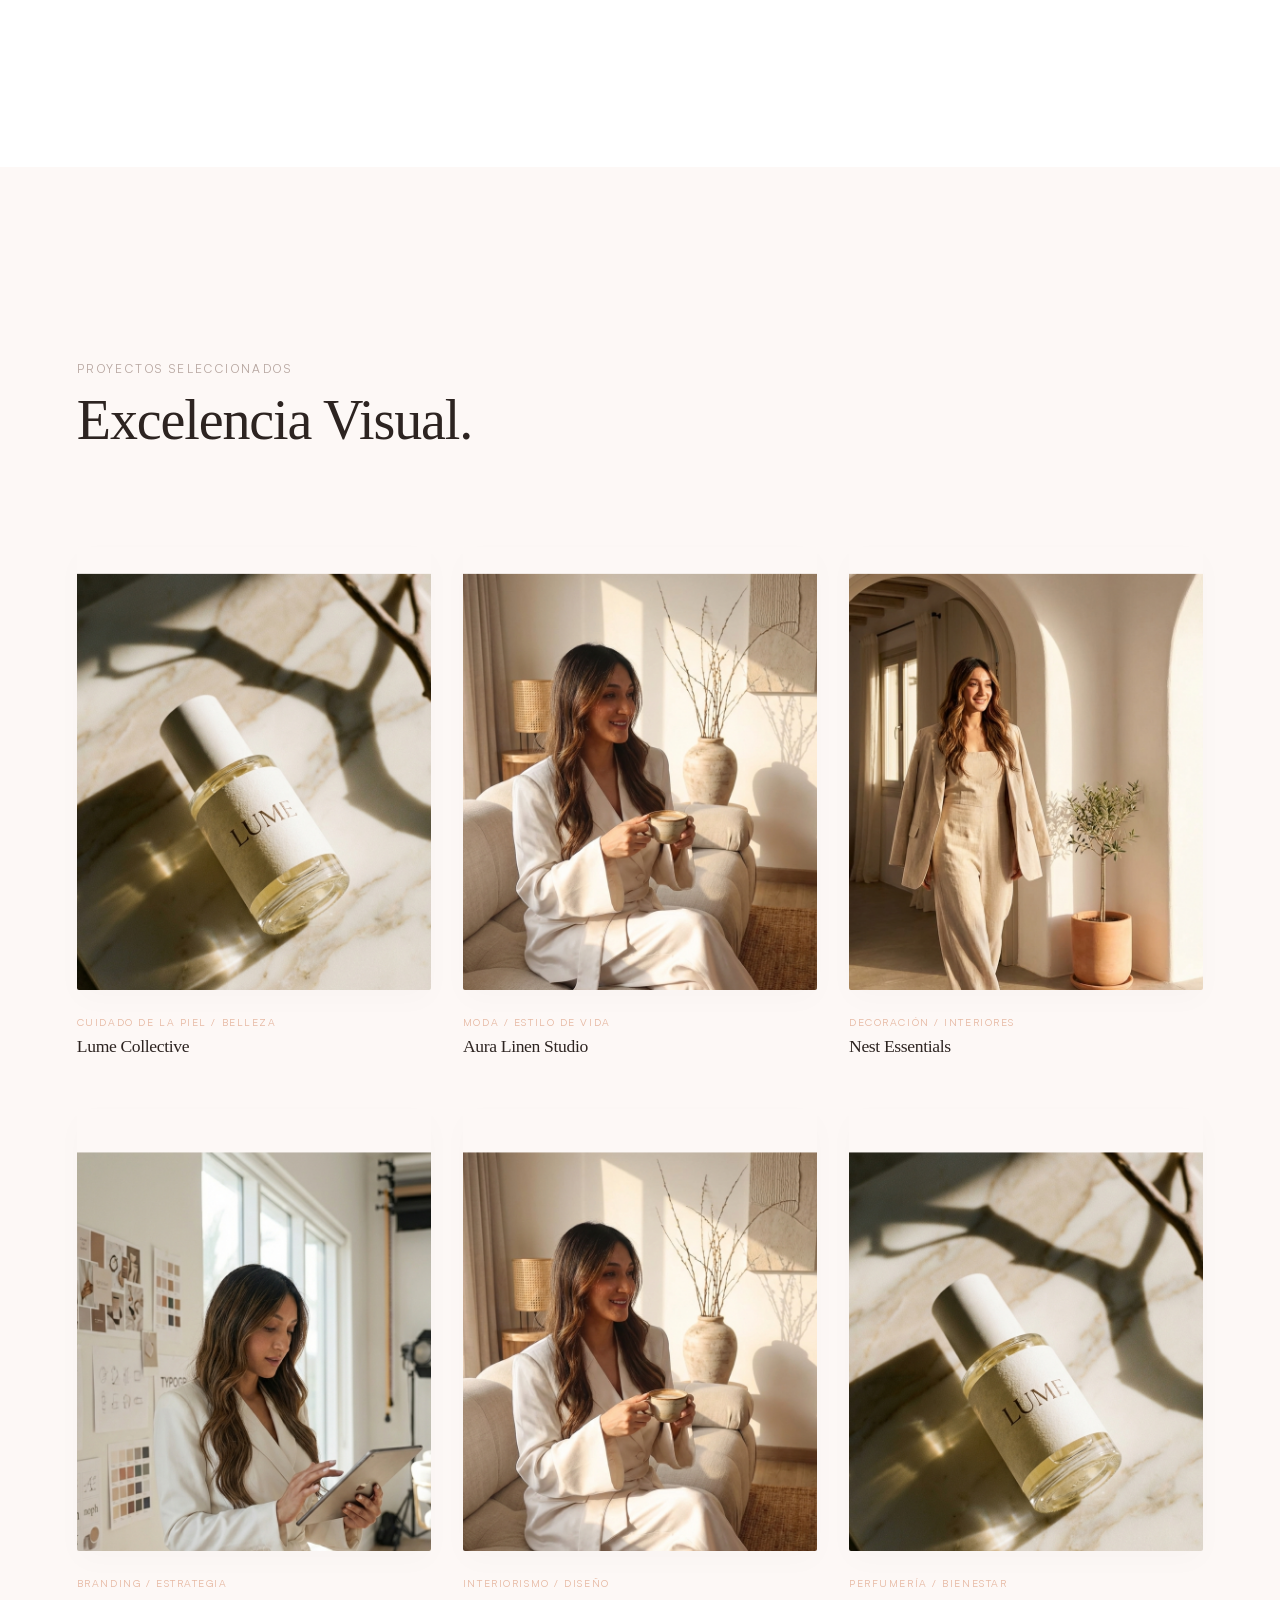
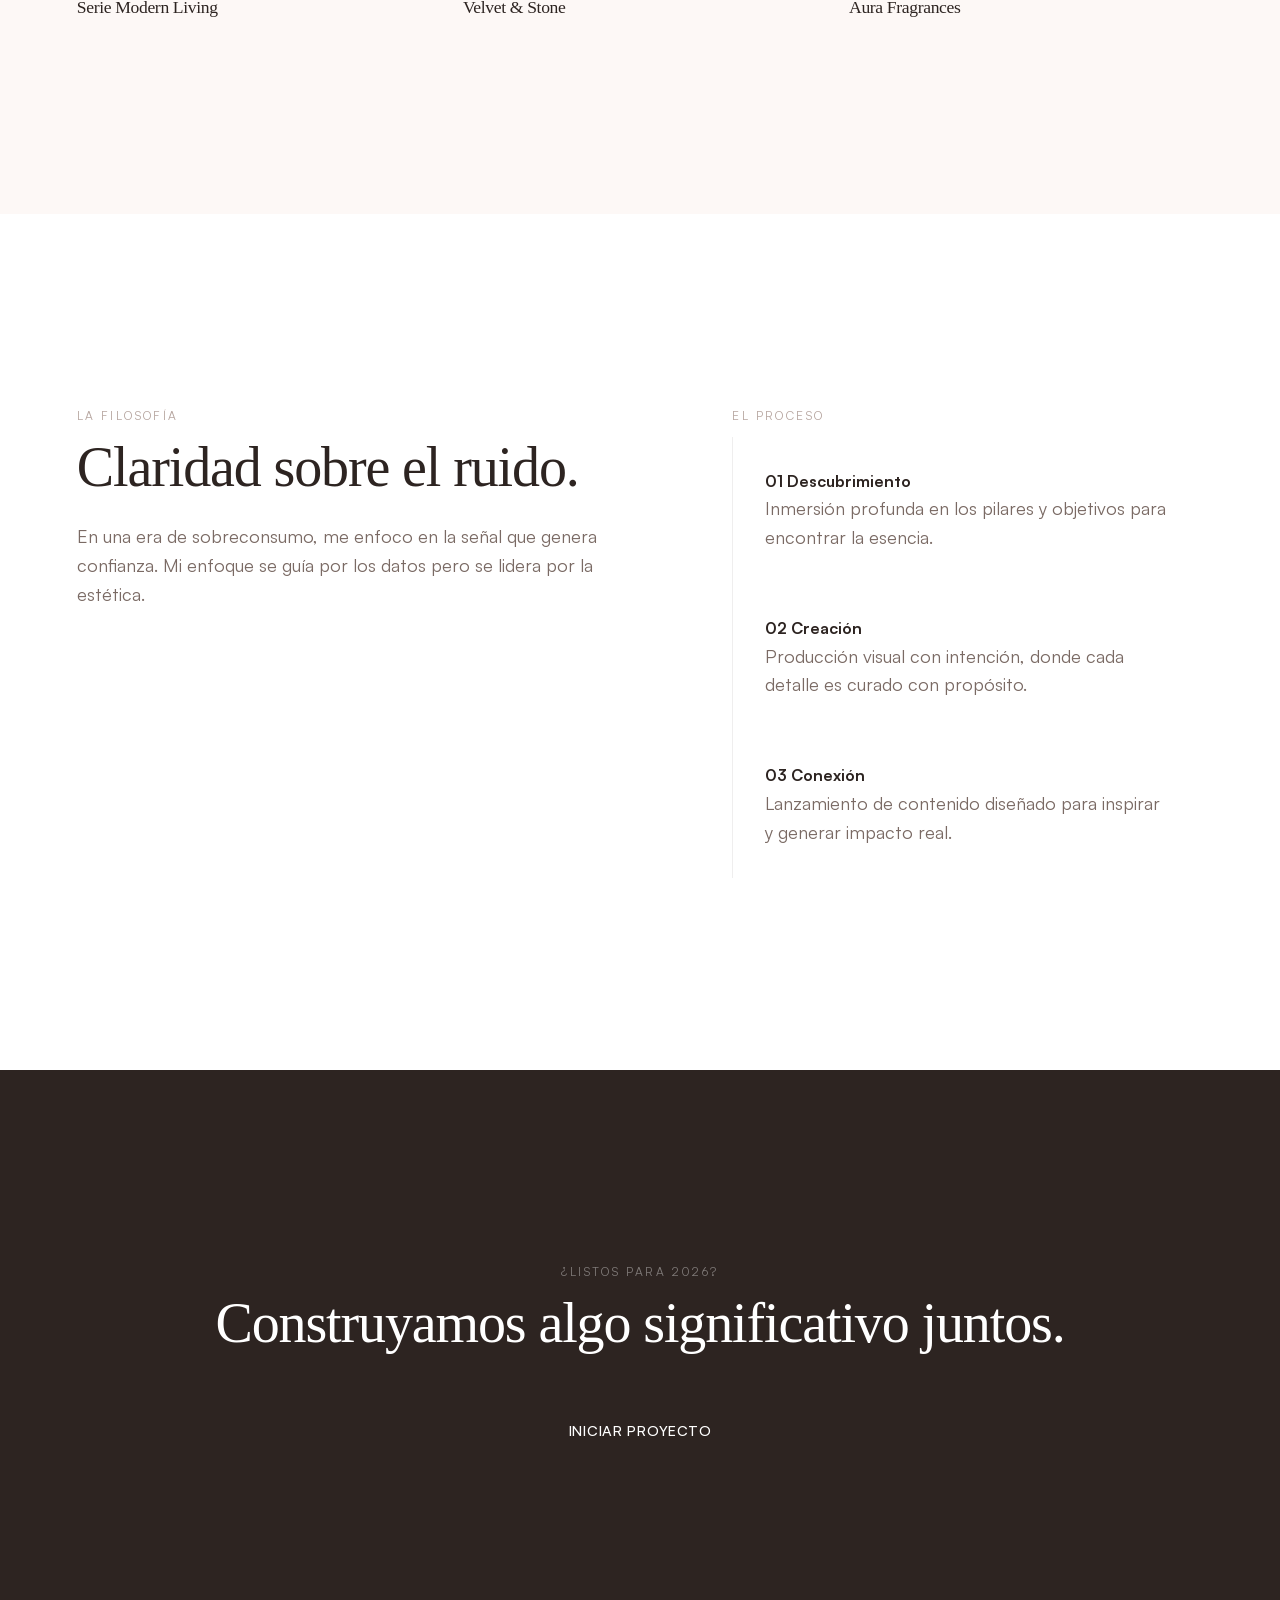
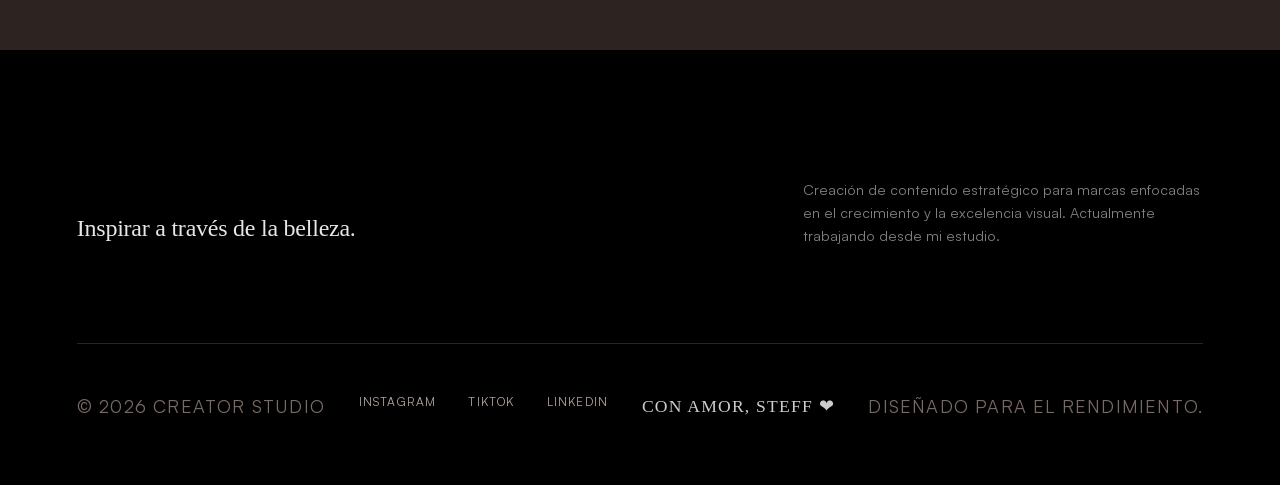
==== commit 6d8dae0e: "Refactor: complete design polish, responsiveness improvements, and performance optimization. Added H" ====
--- a/index.html
+++ b/index.html
@@ -26,6 +26,7 @@
                 <span></span>
             </button>
             <ul class="nav-links">
+                <li><a href="index.html" class="active">Inicio</a></li>
                 <li><a href="services.html">Servicios</a></li>
                 <li><a href="work.html">Proyectos</a></li>
                 <li><a href="about.html">Sobre mí</a></li>
@@ -64,18 +65,18 @@
                 <div class="grid grid-3 reveal">
                     <div class="offering-card" data-number="01">
                         <h3>Dirección Visual</h3>
-                        <p>Creación de mundos a través de la imagen, donde cada color y cada sombra cuentan una historia
-                            de inspiración.</p>
+                        <p>Creación de mundos a través de la imagen, donde cada detalle cuenta una historia de
+                            inspiración.</p>
                     </div>
                     <div class="offering-card" data-number="02">
                         <h3>Narrativa en Movimiento</h3>
-                        <p>Vídeo con alma que captura momentos auténticos, diseñado para conectar con la sensibilidad de
-                            las personas.</p>
+                        <p>Vídeo con alma que captura momentos reales, diseñado para conectar con la sensibilidad de tu
+                            audiencia.</p>
                     </div>
                     <div class="offering-card" data-number="03">
                         <h3>Estrategia Digital</h3>
-                        <p>Planes de contenido que combinan estética y rendimiento para cultivar una presencia online
-                            sólida y elevar la experiencia de marca.</p>
+                        <p>Planes de contenido que combinan estética y rendimiento para elevar la presencia digital de
+                            tu marca.</p>
                     </div>
                 </div>
             </div>
@@ -91,7 +92,7 @@
                 <div class="work-grid">
                     <div class="work-item reveal">
                         <div class="img-wrapper">
-                            <img src="assets/images/featured_1.png" alt="Lume Collective">
+                            <img src="assets/images/featured_1.png" alt="Lume Collective" loading="lazy">
                         </div>
                         <div class="work-info">
                             <span>Cuidado de la piel / Belleza</span>
@@ -100,7 +101,7 @@
                     </div>
                     <div class="work-item reveal">
                         <div class="img-wrapper">
-                            <img src="assets/images/featured_3.png" alt="Aura Linen Studio">
+                            <img src="assets/images/featured_3.png" alt="Aura Linen Studio" loading="lazy">
                         </div>
                         <div class="work-info">
                             <span>Moda / Estilo de vida</span>
@@ -109,7 +110,7 @@
                     </div>
                     <div class="work-item reveal">
                         <div class="img-wrapper">
-                            <img src="assets/images/featured_2.png" alt="Nest Essentials">
+                            <img src="assets/images/featured_2.png" alt="Nest Essentials" loading="lazy">
                         </div>
                         <div class="work-info">
                             <span>Decoración / Interiores</span>
@@ -118,7 +119,7 @@
                     </div>
                     <div class="work-item reveal">
                         <div class="img-wrapper">
-                            <img src="assets/images/hero.png" alt="Serie Modern Living">
+                            <img src="assets/images/hero.png" alt="Serie Modern Living" loading="lazy">
                         </div>
                         <div class="work-info">
                             <span>Branding / Estrategia</span>
@@ -127,7 +128,7 @@
                     </div>
                     <div class="work-item reveal">
                         <div class="img-wrapper">
-                            <img src="assets/images/featured_3.png" alt="Velvet & Stone">
+                            <img src="assets/images/featured_3.png" alt="Velvet & Stone" loading="lazy">
                         </div>
                         <div class="work-info">
                             <span>Interiorismo / Diseño</span>
--- a/css/style.css
+++ b/css/style.css
@@ -30,7 +30,7 @@
     font-display: block;
 }
 
-@import url('https://fonts.googleapis.com/css2?family=Playfair+Display:ital,wght@0,400;0,600;1,400&family=Great+Vibes&display=block');
+@import url('https://fonts.googleapis.com/css2?family=Playfair+Display:ital,wght@0,400;0,600;1,400&display=block');
 
 /* 
   REFINED DESIGN SYSTEM - MODERN & PREMIUM
@@ -317,23 +317,28 @@
 /* Hero Section - Personal Split Style */
 /* Hero Section - Modern Full-Width with Overlay */
 .hero {
-    min-height: 100vh;
+    width: 100%;
+    height: 100vh;
+    height: 100dvh;
     display: flex;
     align-items: center;
     position: relative;
     overflow: hidden;
-    padding: 100px 0;
+}
+
+/* Adjustments for non-hero pages to avoid header overlap */
+main.subpage-main {
+    padding-top: 120px;
 }
 
 .hero-bg {
     position: absolute;
-    top: -10%;
+    top: 0;
     left: 0;
     width: 100%;
-    height: 120%;
-    background: url('../assets/images/hero_new.png') no-repeat center 10%/cover;
+    height: 100%;
+    background: url('../assets/images/steff.png') no-repeat center 20%/cover;
     z-index: -1;
-    will-change: transform;
 }
 
 .hero::before {
@@ -586,9 +591,10 @@
 }
 
 .offering-card {
-    padding: 3rem 0;
+    padding: 3rem 2rem;
     border-top: 1px solid var(--border);
-    transition: var(--transition-main);
+    border-radius: 2px;
+    transition: all 0.5s cubic-bezier(0.16, 1, 0.3, 1);
 }
 
 .offering-card::before {
@@ -613,11 +619,14 @@
     color: var(--text-secondary);
     line-height: 1.7;
     max-width: 90%;
+    min-height: 5.1rem;
+    /* Ensures 3 lines of height for alignment */
 }
 
 .offering-card:hover {
-    transform: translateY(10px);
-    /* Movimiento suave sin alterar el tamaño de la caja */
+    background: white;
+    transform: translateY(-10px);
+    box-shadow: 0 40px 80px rgba(0, 0, 0, 0.04);
 }
 
 .card {
@@ -639,34 +648,101 @@
 }
 
 .card:hover {
-    transform: translateY(-10px);
-    box-shadow: 0 20px 40px rgba(0, 0, 0, 0.03);
-}
-
-.process-list {
-    margin-top: 2rem;
-}
-
+    transform: translateY(-8px);
+    box-shadow: 0 30px 60px rgba(0, 0, 0, 0.04);
+}
+
+.card.static-card:hover {
+    transform: none;
+    box-shadow: none;
+}
+
+/* Process Section Polishing */
 .process-item {
-    padding: 1.5rem 0;
-    border-bottom: 1px solid var(--border);
-}
-
-.process-item:last-child {
-    border-bottom: none;
-}
-
-.process-item h4 {
-    font-size: 0.9rem;
+    padding: 2rem;
+    border-left: 1px solid var(--border);
+    transition: all 0.5s cubic-bezier(0.16, 1, 0.3, 1);
+}
+
+.process-item:hover {
+    background: white;
+    border-left: 1px solid var(--text-primary);
+    transform: translateY(-5px);
+    box-shadow: 0 20px 40px rgba(0, 0, 0, 0.02);
+}
+
+.process-number {
+    font-family: var(--font-serif);
+    font-size: 0.8rem;
+    opacity: 0.4;
+    display: block;
+    margin-bottom: 1rem;
+}
+
+/* Value Cards */
+.value-card {
+    padding: 3rem 2rem;
+    background: transparent;
+    border-left: 1px solid var(--border);
+    transition: all 0.5s cubic-bezier(0.16, 1, 0.3, 1);
+}
+
+.value-card:hover {
+    background: white;
+    border-left: 1px solid var(--text-primary);
+    transform: translateX(10px);
+    box-shadow: 20px 0 60px rgba(0, 0, 0, 0.03);
+}
+
+.value-card h3 {
+    font-size: 1.25rem;
+    margin-bottom: 1rem;
+}
+
+.value-card p {
+    font-size: 0.95rem;
+    line-height: 1.7;
+    opacity: 0.7;
+}
+
+/* Forms */
+#contact-form .form-group {
+    margin-bottom: 2rem;
+}
+
+#contact-form label {
+    display: block;
+    font-size: 0.7rem;
     text-transform: uppercase;
-    letter-spacing: 0.1em;
-    margin-bottom: 0.5rem;
-    color: var(--text-primary);
-}
-
-.process-item p {
+    letter-spacing: 0.15em;
+    margin-bottom: 0.8rem;
+    color: var(--text-dim);
+}
+
+#contact-form input,
+#contact-form select,
+#contact-form textarea {
+    width: 100%;
+    padding: 1.2rem;
+    border: 1px solid var(--border);
+    border-radius: 2px;
+    font-family: inherit;
     font-size: 0.95rem;
-    color: var(--text-secondary);
+    background: transparent;
+    transition: all 0.3s ease;
+}
+
+#contact-form input:focus,
+#contact-form select:focus,
+#contact-form textarea:focus {
+    outline: none;
+    border-color: var(--text-primary);
+    background: white;
+}
+
+#contact-form textarea {
+    resize: vertical;
+    min-height: 120px;
 }
 
 /* Footer */
@@ -778,6 +854,16 @@
 }
 
 @media (max-width: 600px) {
+    .hero {
+        height: auto;
+        min-height: 100%;
+        padding: 120px 0 60px;
+    }
+
+    .hero-bg {
+        background-position: center center;
+    }
+
     .container {
         padding: 0 6vw;
     }
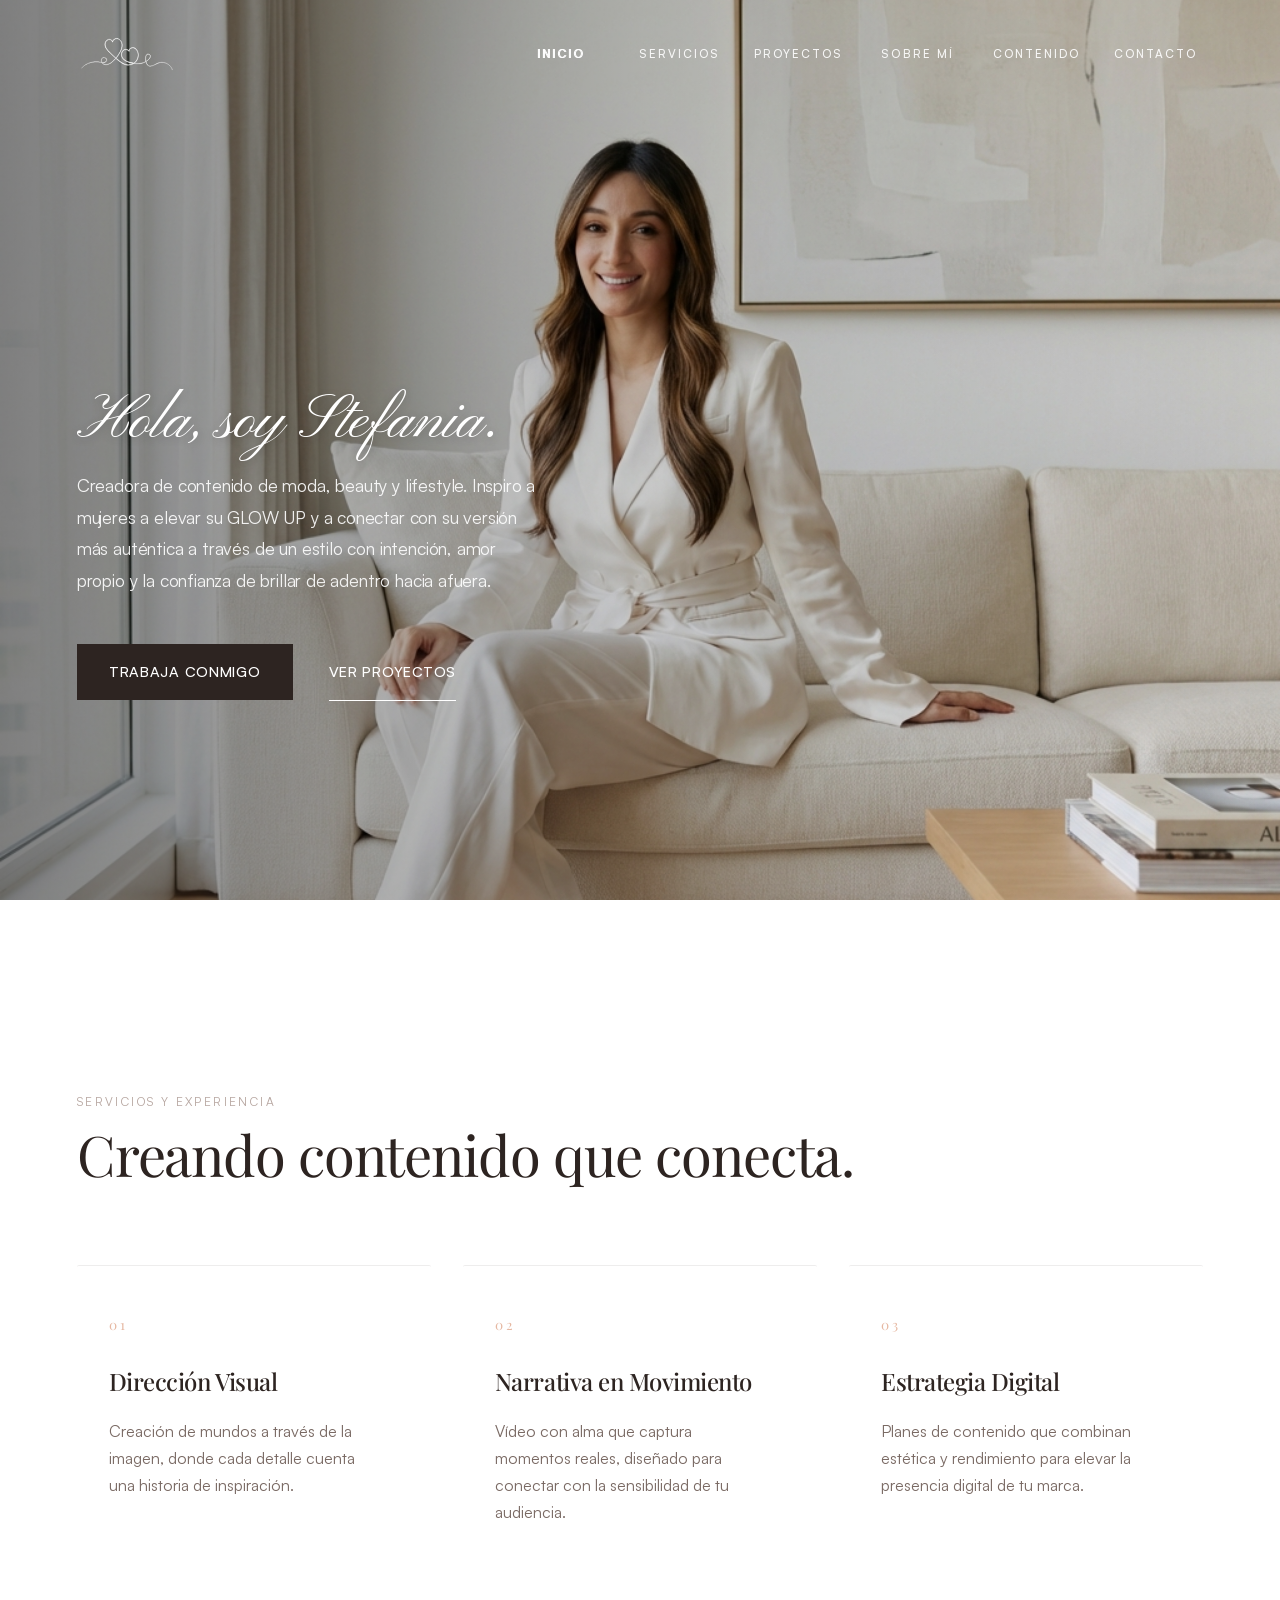
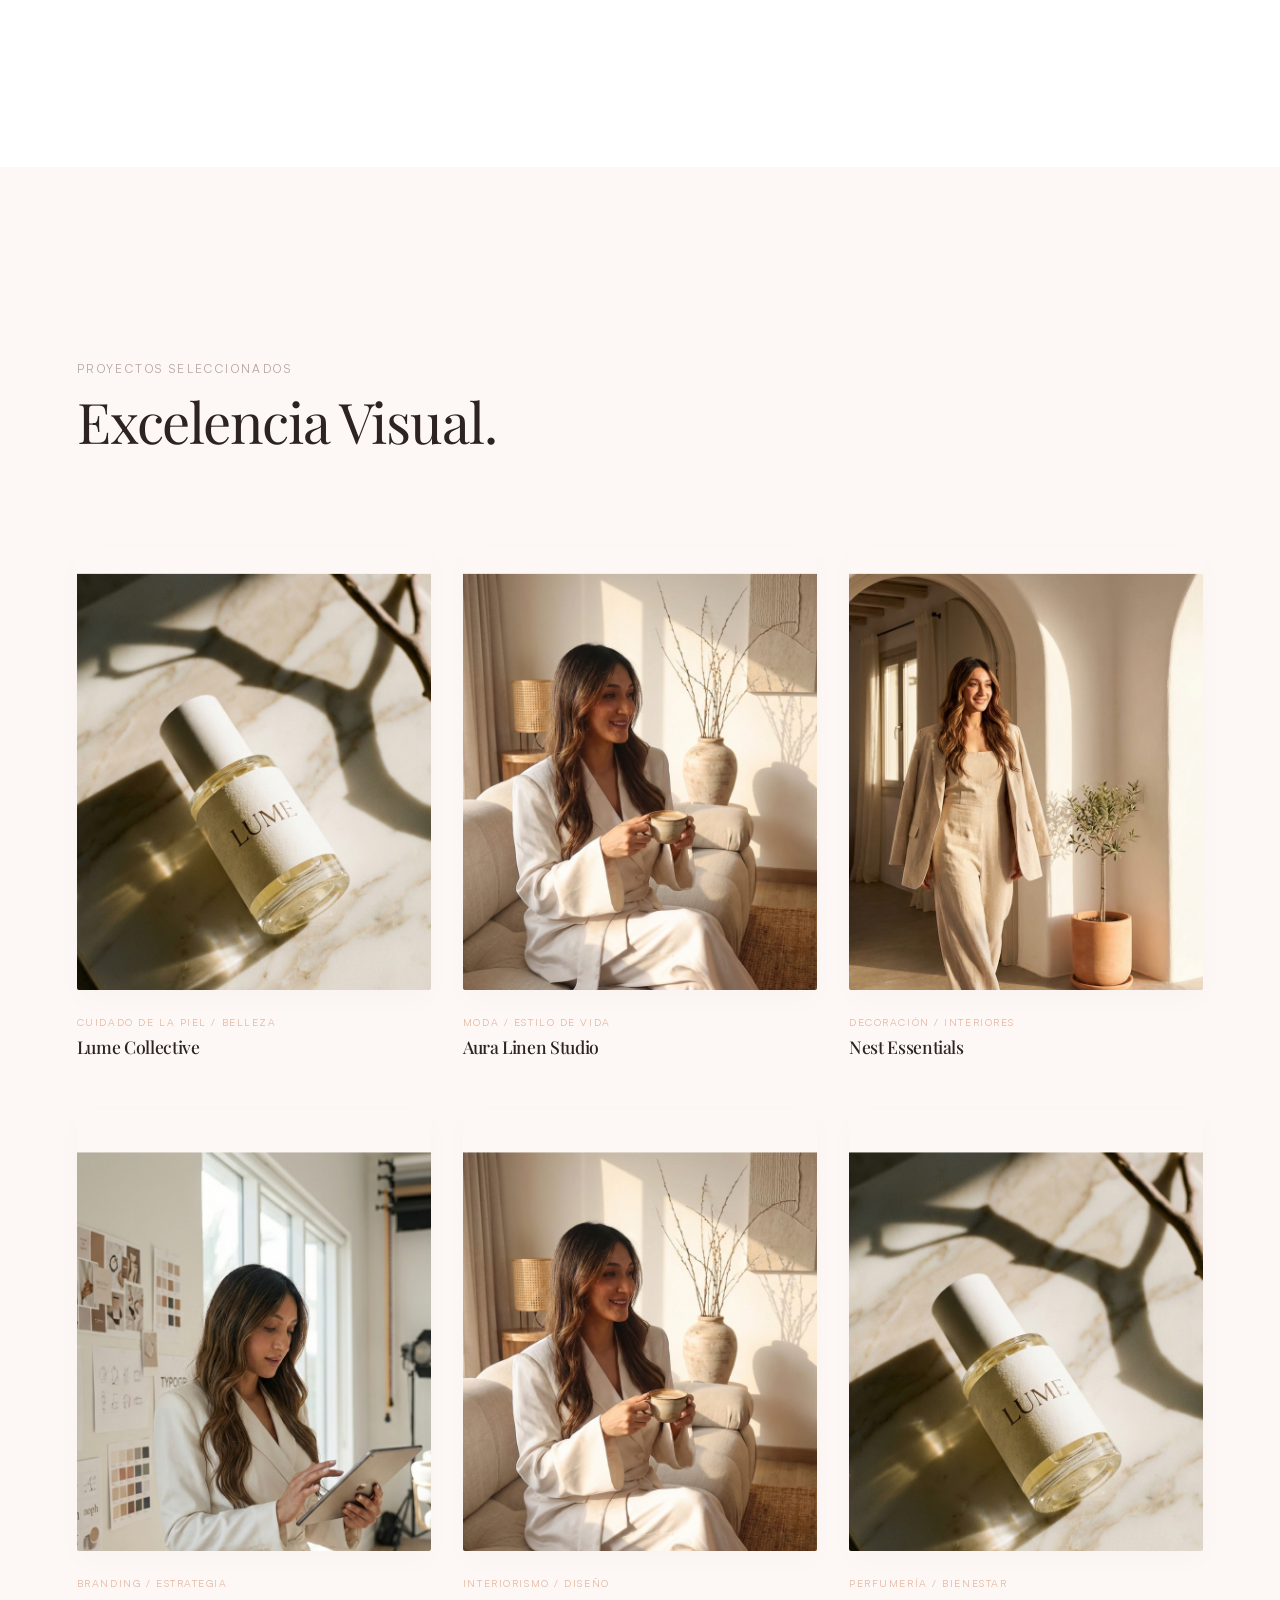
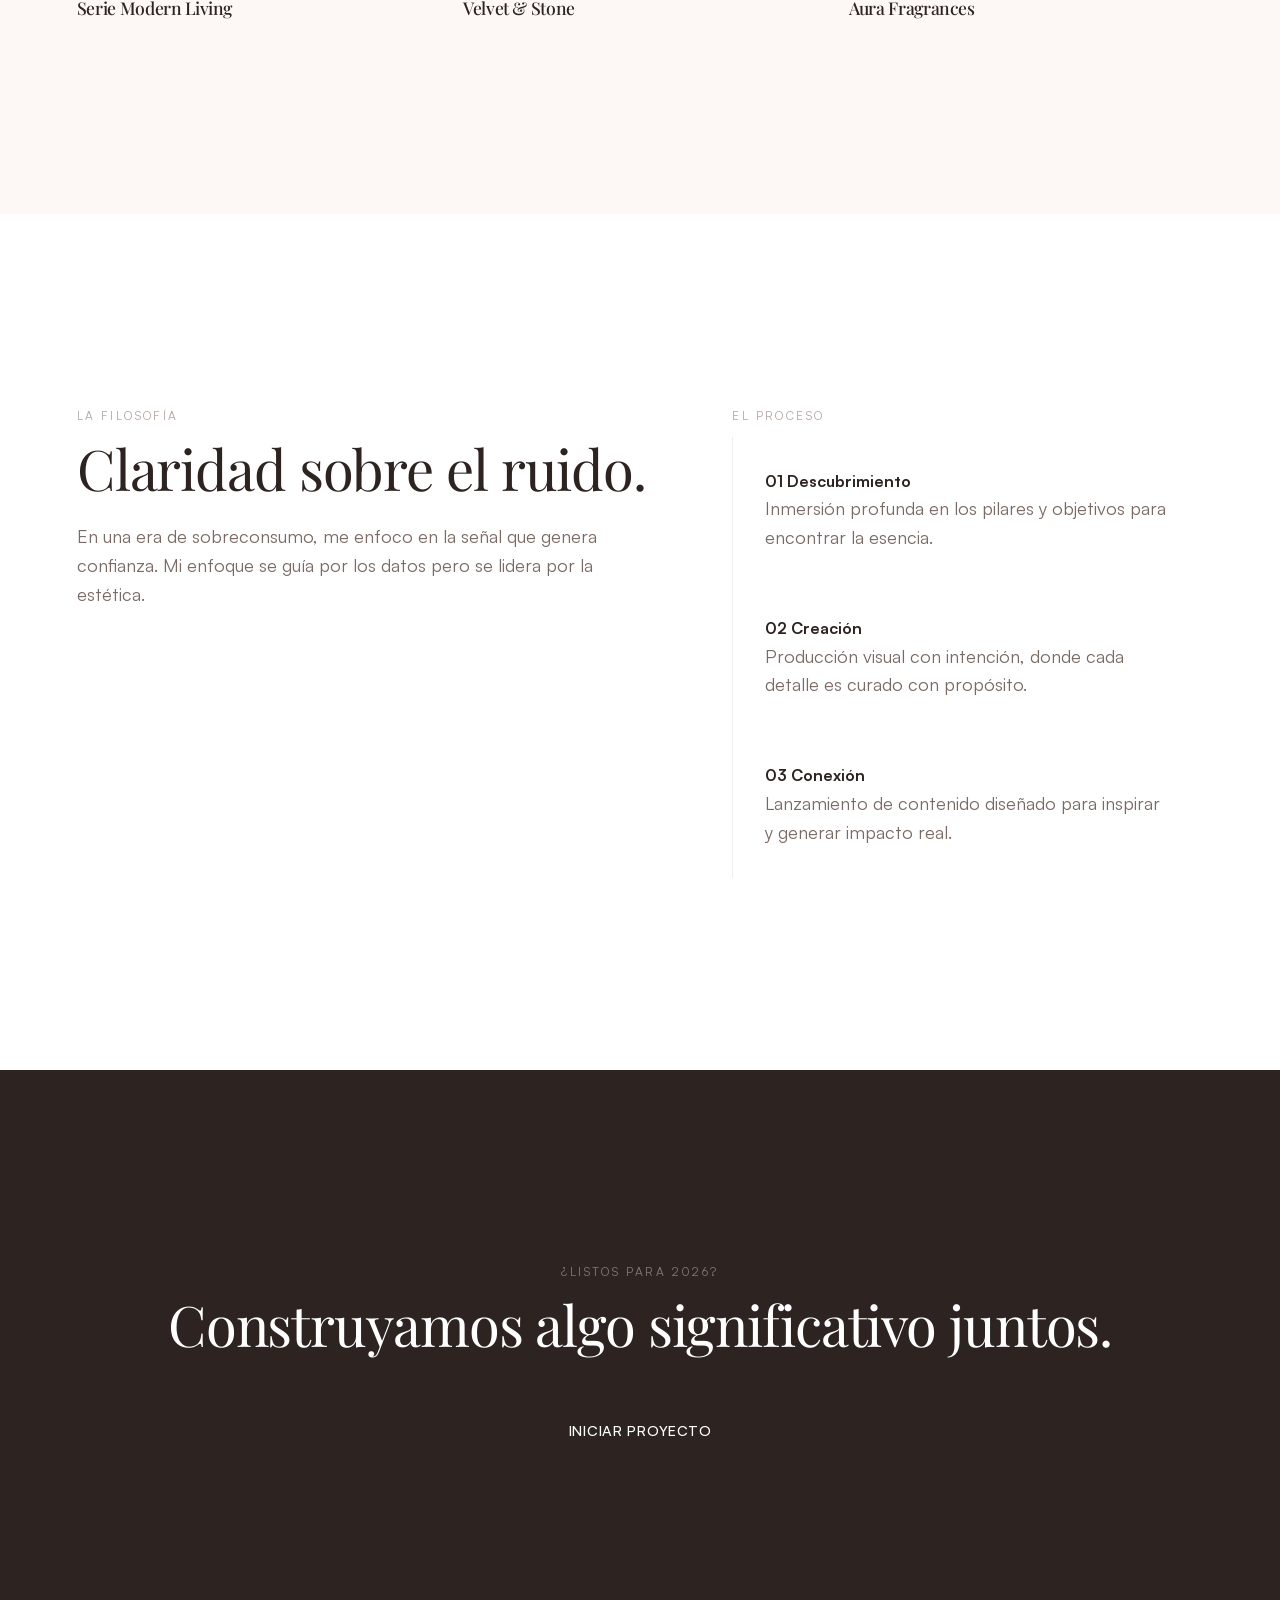
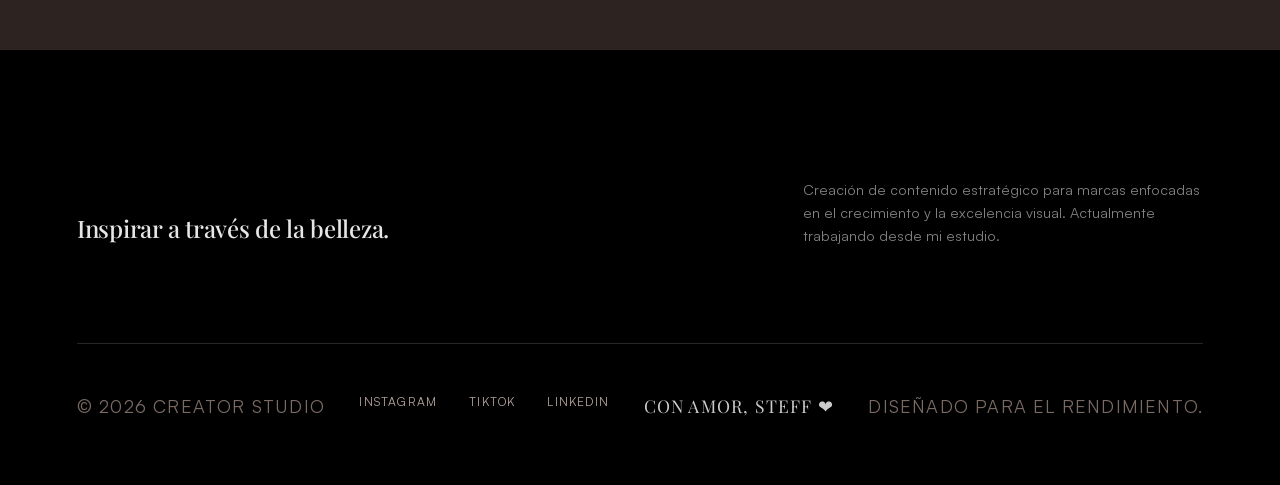
==== commit 67905555: "Update hero section: change font to Pinyon Script and update description" ====
--- a/index.html
+++ b/index.html
@@ -41,11 +41,10 @@
             <div class="hero-bg"></div>
             <div class="container">
                 <div class="hero-content reveal">
-                    <h1><span class="script-text">Estética en cada detalle.</span></h1>
-                    <p class="hero-description">Mi misión es inspirar a las personas a encontrar la belleza en cada
-                        detalle cotidiano. A través de la dirección creativa, el contenido visual y el storytelling
-                        estratégico,
-                        exploro la intersección entre el diseño, la belleza y la narrativa emocional.</p>
+                    <h1><span class="script-text">Hola, soy Stefania.</span></h1>
+                    <p class="hero-description">Creadora de contenido de moda, beauty y lifestyle. Inspiro a mujeres a
+                        elevar su GLOW UP y a conectar con su versión más auténtica a través de un estilo con intención,
+                        amor propio y la confianza de brillar de adentro hacia afuera.</p>
                     <div class="cta-group">
                         <a href="contact.html" class="btn btn-primary">Trabaja conmigo</a>
                         <a href="work.html" class="btn btn-secondary">Ver proyectos</a>
--- a/css/style.css
+++ b/css/style.css
@@ -1,3 +1,6 @@
+@import url('https://fonts.googleapis.com/css2?family=Pinyon+Script&display=swap');
+@import url('https://fonts.googleapis.com/css2?family=Playfair+Display:ital,wght@0,400;0,600;1,400&display=block');
+
 @font-face {
     font-family: 'Satoshi';
     src: url('../assets/fonts/Satoshi-Regular.woff2') format('woff2');
@@ -21,16 +24,6 @@
     font-style: normal;
     font-display: block;
 }
-
-@font-face {
-    font-family: 'Allison';
-    src: url('../assets/fonts/Allison-Regular.woff2') format('woff2');
-    font-weight: 400;
-    font-style: normal;
-    font-display: block;
-}
-
-@import url('https://fonts.googleapis.com/css2?family=Playfair+Display:ital,wght@0,400;0,600;1,400&display=block');
 
 /* 
   REFINED DESIGN SYSTEM - MODERN & PREMIUM
@@ -59,7 +52,7 @@
     --font-main: 'Satoshi', sans-serif;
     --font-serif: 'Playfair Display', serif;
     --font-heading: 'Playfair Display', serif;
-    --font-script: 'Allison', cursive;
+    --font-script: 'Pinyon Script', cursive;
     --lh-body: 1.6;
     --lh-heading: 1.1;
     --ls-heading: -0.02em;
@@ -88,7 +81,7 @@
 
 .italic {
     font-family: inherit;
-    font-style: normal;
+    font-style: italic;
     font-size: inherit;
     line-height: inherit;
     vertical-align: baseline;
@@ -96,7 +89,7 @@
 
 .script-text {
     font-family: var(--font-script);
-    font-size: 1.8em;
+    font-size: 1.3em;
     line-height: 1;
     vertical-align: baseline;
     font-weight: 400;
@@ -448,9 +441,9 @@
 
 .hero h1 {
     color: #ffffff;
-    font-size: clamp(2.5rem, 5vw, 3.5rem);
+    font-size: clamp(2rem, 4vw, 3rem);
     line-height: 1.1;
-    margin-bottom: 2rem;
+    margin-bottom: 1rem;
     font-weight: 400;
     text-shadow: 0 2px 10px rgba(0, 0, 0, 0.2);
 }
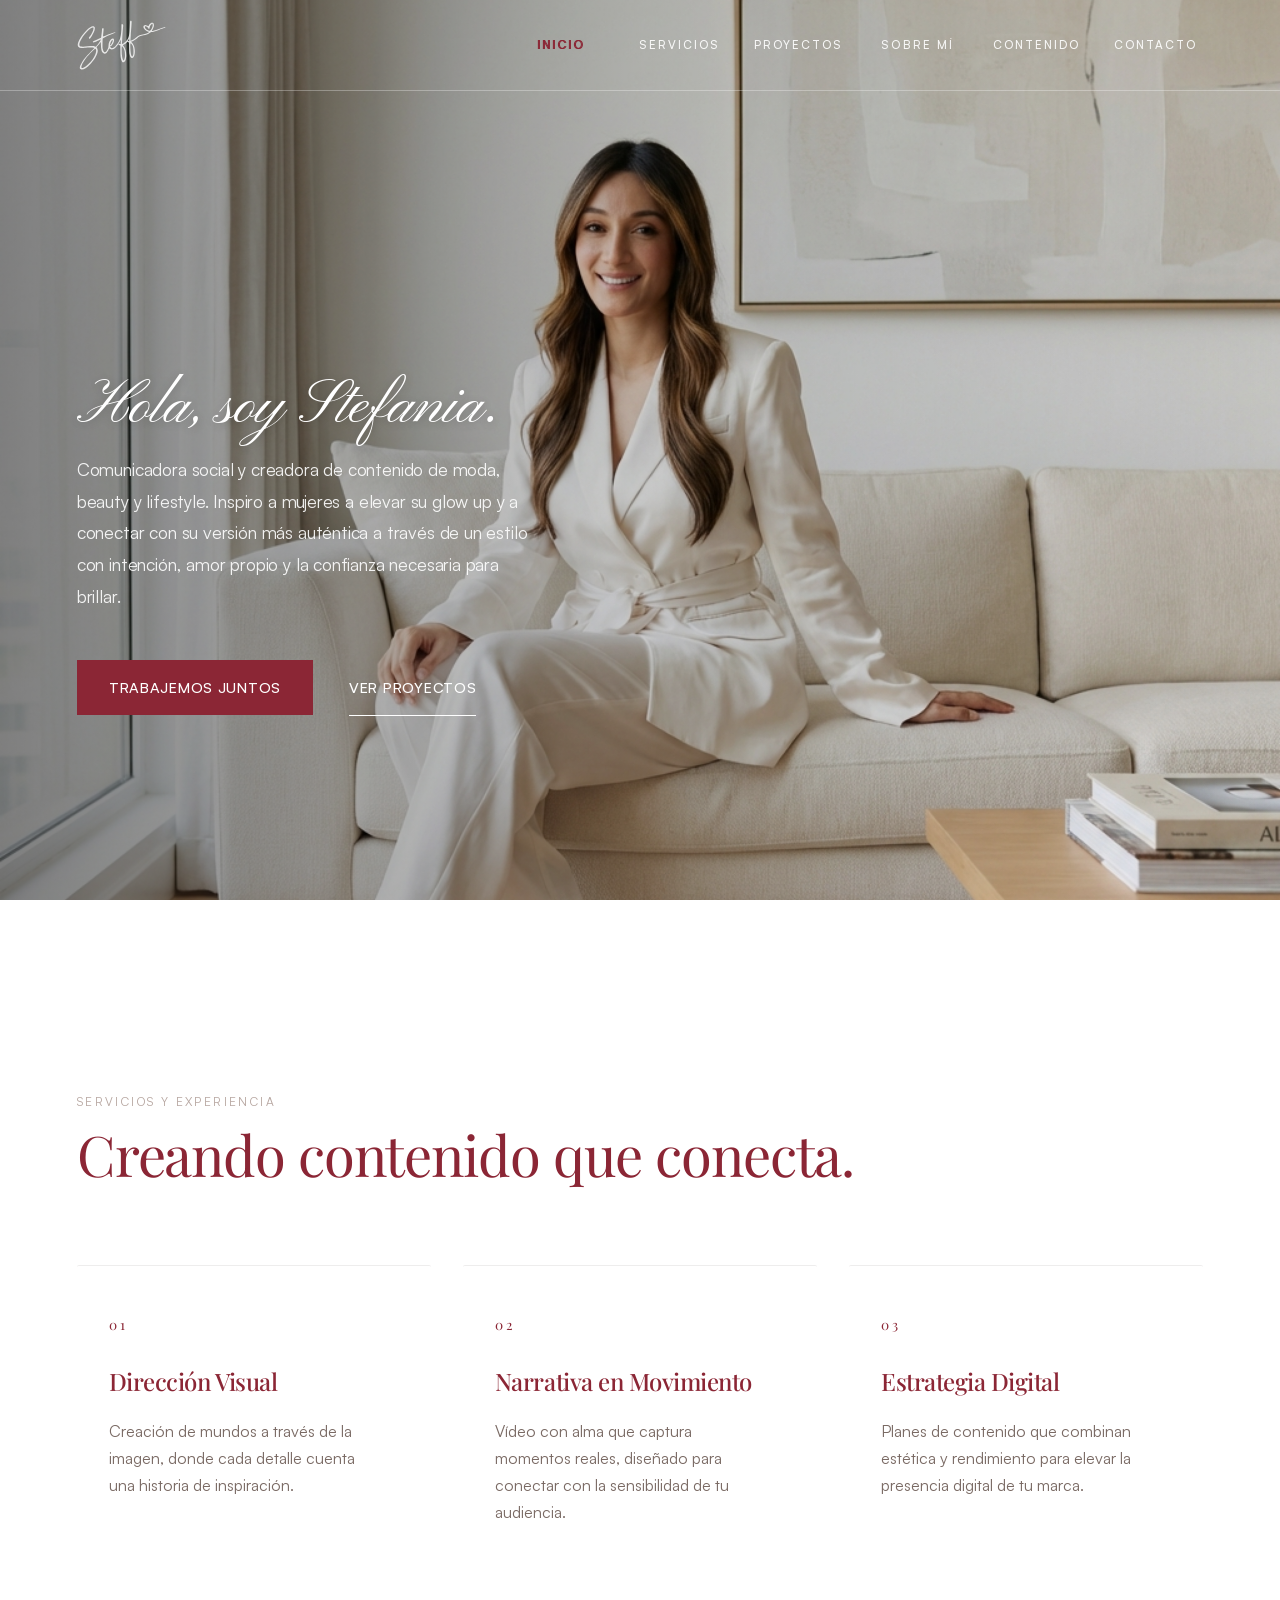
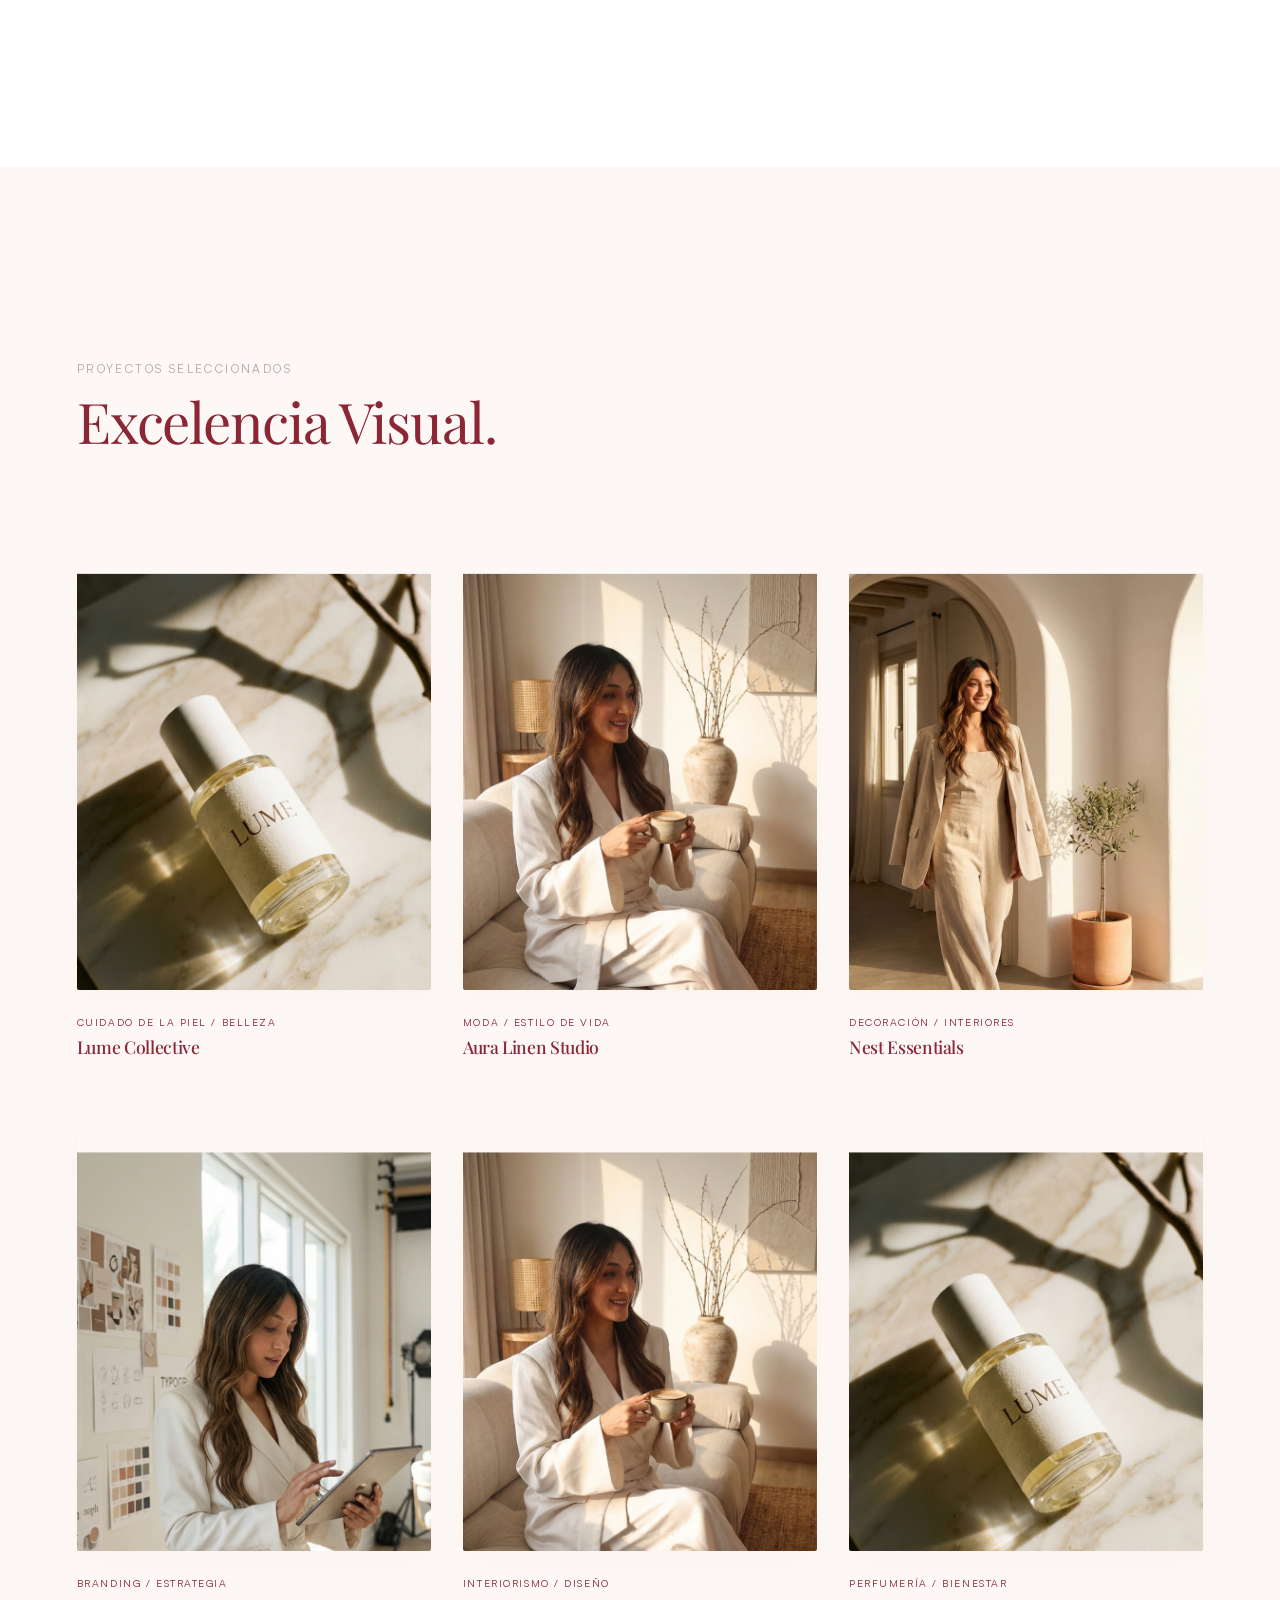
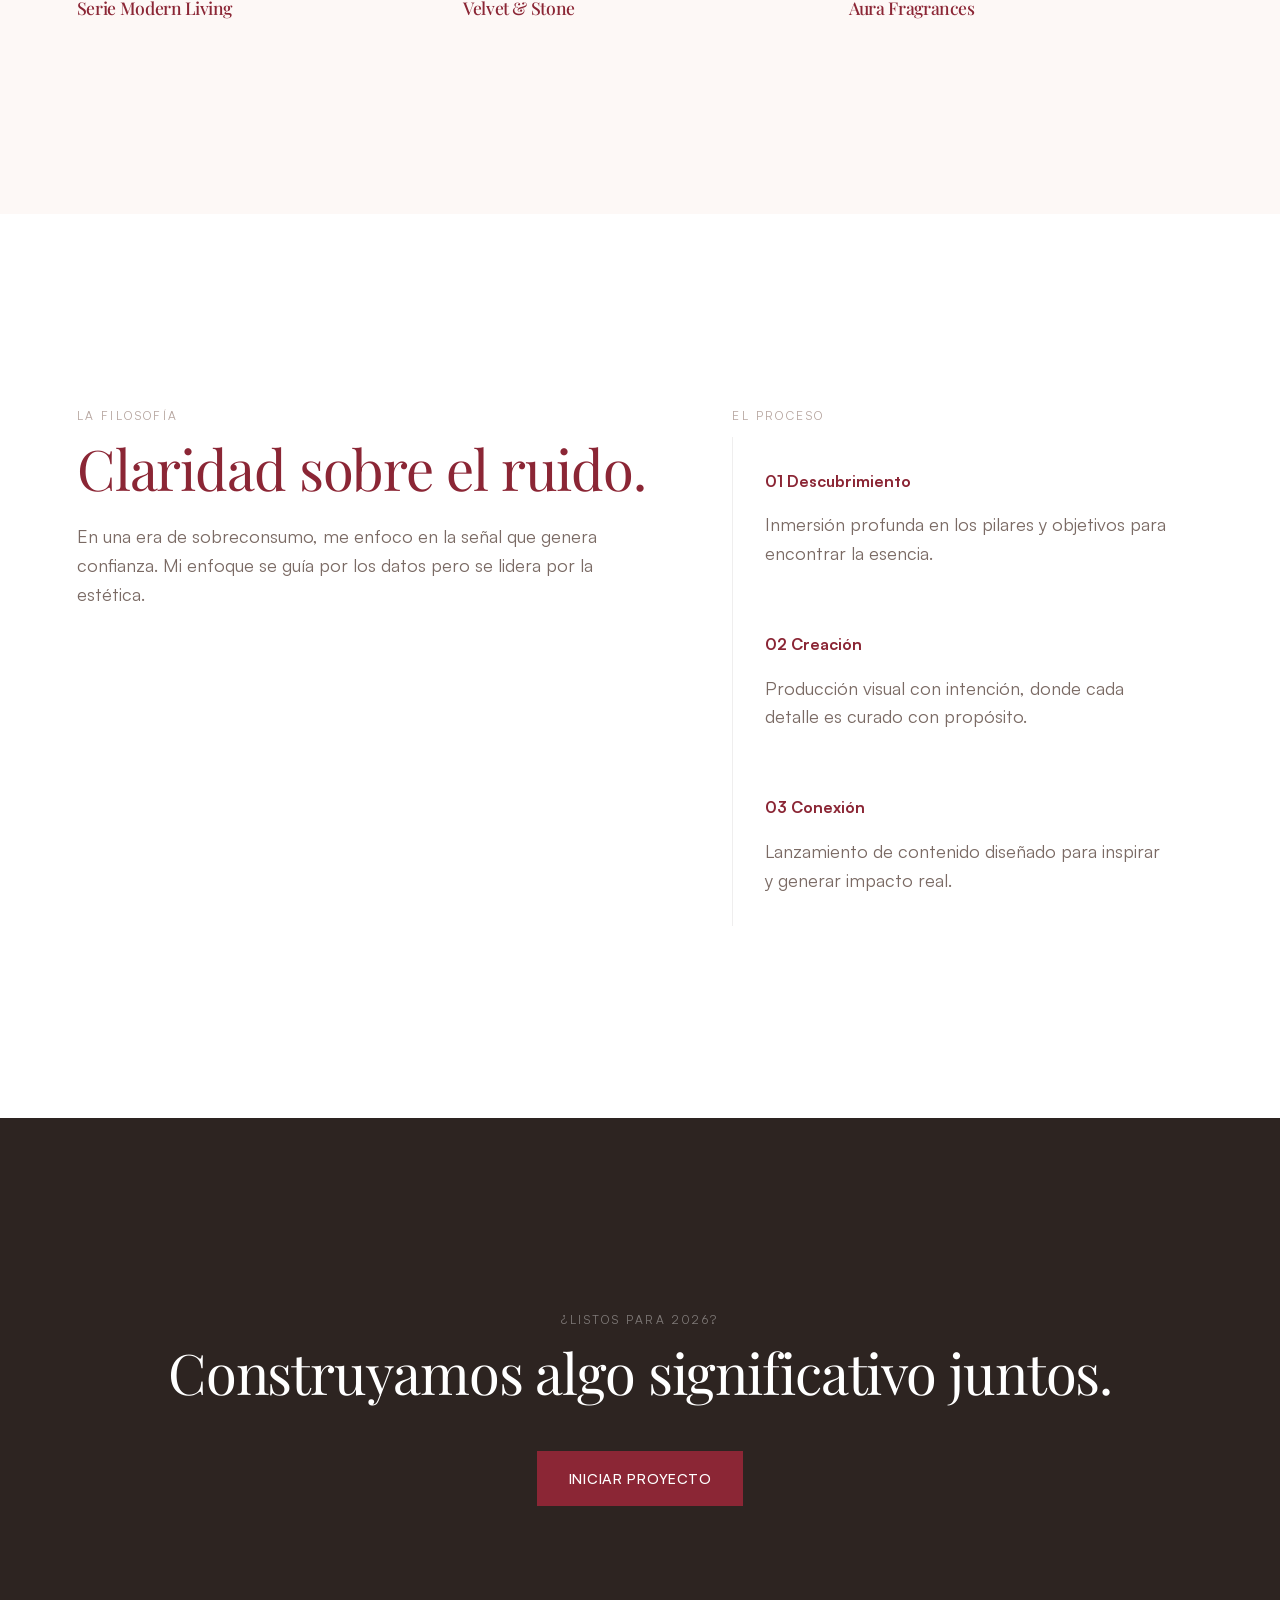
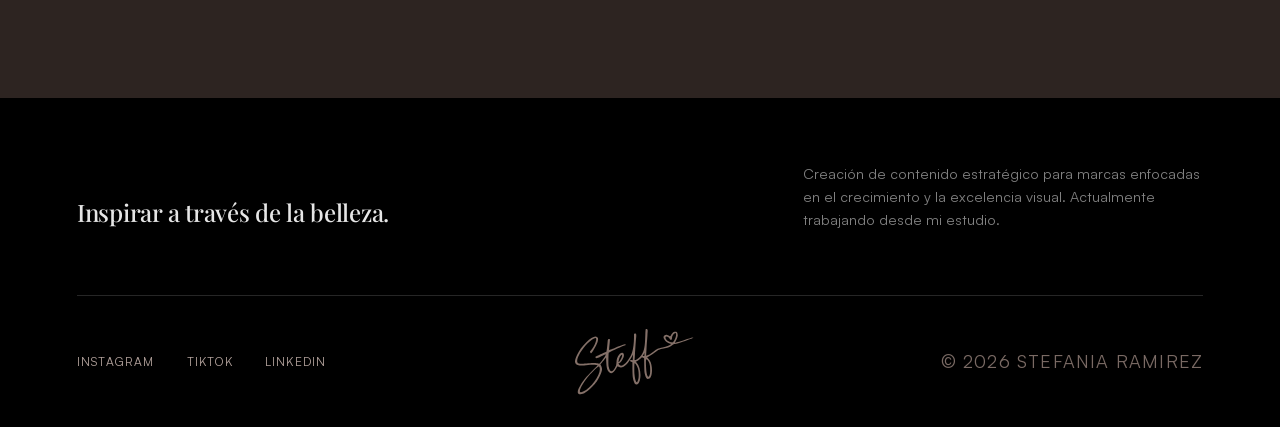
==== commit e49ffadf: "Update branding: new Stefania signature logo, standardized headers across all pages, and refined foo" ====
--- a/index.html
+++ b/index.html
@@ -15,12 +15,8 @@
     <nav id="main-nav">
         <div class="container">
             <a href="index.html" class="logo">
-                <svg xmlns="http://www.w3.org/2000/svg" viewBox="0 0 2933.33 1954.67" class="heart-svg">
-                    <g transform="matrix(0.13333, 0, 0, -0.13333, 0, 1954.67)">
-                        <path
-                            d="m 15835.3,7296.64 c 621.3,-287.17 84.7,-932.61 -257.8,-1216.07 -120.2,-102.2 -248.4,-195.1 -382.3,-279.2 -33.3,155.99 -52.9,315.15 -59,474.64 -23.1,413.76 92.4,1304.7 699.1,1020.63 z M 10427,6170.62 c -475.45,402.97 -747.29,1041.81 -459.12,1634.15 127.62,267.7 377.12,493.61 679.42,524.22 293.9,29.46 609.9,-106.26 774.5,-353.84 10.4,-15.89 28.9,-25.78 49.1,-24.31 29.8,2.17 52.1,28.05 50,57.8 -16.6,229.22 95.2,470.3 285.9,600.12 220.4,149.48 511.7,159.47 758.9,73 159.7,-55.06 301.7,-153.58 417.8,-275.78 196.8,-207.01 322.9,-475.48 389.3,-752.03 148.6,-615.93 3.5,-1296.04 -382.2,-1798.49 -133.3,-173.28 -295.9,-323.92 -477.3,-446.84 -246.7,40.89 -493.8,90.05 -737,147.58 -484.1,116.32 -968.2,285.75 -1349.3,614.42 z M 7328.69,7681.25 c -324.97,314.68 -656.75,634.22 -877.05,1031.03 -266.16,470.27 -347.94,1119.94 41.37,1545.72 192.7,219.1 503.89,360.7 793.25,275.7 227.99,-66.4 427.52,-254.9 488.45,-485.9 4.96,-19.6 21.08,-35.3 42.24,-38.8 28.56,-4.7 55.54,14.6 60.26,43.2 52.32,302.2 305.18,544.2 588.03,644.5 296.26,110.9 619.29,26.9 863.62,-162.3 329.65,-254.7 524.44,-667.33 547.17,-1081.33 32.99,-531.92 -156.33,-1050.83 -389.54,-1521.93 -246.32,-497.77 -553.73,-965.22 -912.06,-1389.72 -425,369.11 -840.66,748.95 -1245.74,1139.83 z M 5660.39,6532.73 c 256.58,148.76 622.97,40.24 777.81,-207.03 167.64,-281.23 -43.2,-588.39 -309.32,-709.22 -205.14,-97.25 -438.51,-93.42 -660.68,-62.21 -172.74,314.33 -130.63,779.81 192.19,978.46 z M 20586.8,4668.25 c -691.4,836.89 -1922.9,1179.93 -2910.5,677.34 -277.1,-128.17 -541.5,-282.72 -820.5,-405.43 -207.3,-90.74 -424.7,-164.6 -651.3,-175.84 -147.7,-6.26 -300.4,12.5 -436.7,70.64 -324.9,154.09 -485.4,557.9 -567.3,892.69 1.8,3.06 3.2,6.3 4.1,9.73 296.5,182.83 575.8,403.92 785.3,684.78 202,270.01 321.3,640.29 -4.2,868.41 -77.4,53.16 -159.8,94.89 -251.1,118.46 -268.6,69.19 -457.7,-101.71 -556.3,-336.09 -163.3,-405.38 -145.8,-881.96 -59,-1304.67 -186.8,-109.97 -383.4,-203.59 -587.3,-276.01 -426.9,-152.45 -886.1,-193.86 -1337.4,-171.32 -187.6,9.34 -374.8,29.63 -561.1,57.34 858.5,613.92 1161.5,1876.96 640.9,2804.94 -179.7,320.82 -482.5,584.02 -853.7,643.31 -245.4,42.64 -512.2,-3.13 -712.1,-157.87 -160.4,-126.7 -264.2,-316.02 -290.5,-517.12 -198.4,207.67 -496.3,314.53 -782.2,287.1 -340.3,-32.79 -626,-284.79 -768.63,-585.15 -311.28,-640.71 -28.71,-1331.18 485.73,-1768.63 393.1,-340.72 898.8,-520.58 1396.5,-639.96 198.8,-47.15 397.8,-88.29 598.4,-124.34 -150.8,-83.75 -311.6,-149.76 -477.9,-195.97 -1160.3,-334.41 -2183.87,460.29 -3014.17,1174.89 -72.98,61.95 -145.63,124.3 -218.06,186.88 364.72,428.57 678.02,901.03 929.66,1404.51 242.37,484.78 437.07,1016.97 405.08,1568.2 -28.15,549.83 -348.39,1112.03 -874.93,1320.73 -212.77,85.1 -450.84,92.1 -666.39,13.7 -268.5,-95.1 -508.48,-301.2 -613.36,-568.1 -31.99,61.4 -72.31,118.1 -118.42,168.8 -268.55,292.2 -658.56,351.7 -1005.42,161.2 -698.91,-398.7 -700.66,-1262.85 -340.34,-1897.23 226.67,-409.55 565.45,-737.22 896.55,-1058.22 406.38,-392.74 823.4,-774.41 1249.81,-1145.29 -242.51,-277.87 -507.13,-536.45 -791.13,-771.86 -325.09,-268.06 -693.41,-509.22 -1116.38,-573.44 -358.25,-52.22 -757.28,33.93 -1009.55,306.06 -19.7,20.83 -37.73,42.98 -54.53,66.05 131.89,-14.03 266.6,-16.23 399.4,7.47 234.31,40.36 462.73,179.61 571.95,396.62 120.12,240.2 37.29,494.04 -181.16,642.24 -196.76,134.93 -473.03,173.35 -683.65,47.39 -338.54,-210.17 -388.73,-692.17 -211.53,-1026.1 -85.96,13.04 -171.62,29.62 -257.31,47.09 C 3673.62,5915.16 1995.44,5453.71 991.516,4276.3 2002.53,5438.3 3674.74,5885.38 5158.1,5557.53 c 91.42,-19.29 183.38,-37.76 276.35,-51.95 235.2,-390.47 736.91,-530.17 1168.23,-467.5 438.04,63.79 820.92,309.83 1156.32,583.72 288.46,237.02 557.36,497.69 803.96,778.05 72.64,-62.86 145.49,-125.49 218.68,-187.71 862.02,-744.8 1912.46,-1546.31 3119.36,-1198.95 224.9,62.73 440.1,159.64 636.1,286.74 444.3,-69.48 898.2,-100.15 1346.4,-45.16 447.2,51.02 878.9,206.86 1265.3,435.66 33.8,-132.74 77.7,-263.26 136.3,-387.84 99.7,-209.84 243.4,-416.11 461.6,-514.74 72.8,-31.89 149.1,-49.3 227,-61.49 755.7,-105.36 1437.4,557.15 2142.3,749.36 292,82.26 601.5,96.58 901.4,52.77 898.8,-130.76 1741.4,-776.25 1991.1,-1666.49 -79.1,295.2 -227,570.6 -421.7,806.25" />
-                    </g>
-                </svg></a>
+                <img src="assets/images/Stefania.svg" alt="Stefania Ramirez Logo" class="logo-img">
+            </a>
             <button class="mobile-menu-btn" aria-label="Abrir menú">
                 <span></span>
                 <span></span>
@@ -42,11 +38,11 @@
             <div class="container">
                 <div class="hero-content reveal">
                     <h1><span class="script-text">Hola, soy Stefania.</span></h1>
-                    <p class="hero-description">Creadora de contenido de moda, beauty y lifestyle. Inspiro a mujeres a
-                        elevar su GLOW UP y a conectar con su versión más auténtica a través de un estilo con intención,
-                        amor propio y la confianza de brillar de adentro hacia afuera.</p>
+                    <p class="hero-description">Comunicadora social y creadora de contenido de moda, beauty y lifestyle.
+                        Inspiro a mujeres a elevar su glow up y a conectar con su versión más auténtica a través de un
+                        estilo con intención, amor propio y la confianza necesaria para brillar.</p>
                     <div class="cta-group">
-                        <a href="contact.html" class="btn btn-primary">Trabaja conmigo</a>
+                        <a href="contact.html" class="btn btn-primary">Trabajemos juntos</a>
                         <a href="work.html" class="btn btn-secondary">Ver proyectos</a>
                     </div>
                 </div>
@@ -199,16 +195,15 @@
                 </div>
             </div>
             <div class="footer-bottom">
-                <p>&copy; 2026 Creator Studio</p>
                 <div style="display: flex; gap: 2rem;">
                     <a href="#" style="color: inherit; text-decoration: none;">Instagram</a>
                     <a href="#" style="color: inherit; text-decoration: none;">TikTok</a>
                     <a href="#" style="color: inherit; text-decoration: none;">LinkedIn</a>
                 </div>
-                <div style="font-family: var(--font-serif); font-size: 1.1rem; color: rgba(255,255,255,0.8);">
-                    Con amor, Steff &#10084;
-                </div>
-                <p>Diseñado para el Rendimiento.</p>
+                <div style="display: flex; align-items: center;">
+                    <img src="assets/images/Stefania.svg" alt="Logo" class="footer-logo-img">
+                </div>
+                <p>&copy; 2026 Stefania Ramirez</p>
             </div>
         </div>
     </footer>
--- a/css/style.css
+++ b/css/style.css
@@ -38,12 +38,14 @@
     --bg-tertiary: #2d2421;
     /* Deep terracotta/espresso */
 
-    --text-primary: #2d2421;
+    --text-primary: var(--accent-wine);
     --text-secondary: #7a6a64;
     --text-dim: #b5a49e;
 
     --accent: #e6b8a2;
     /* Soft terracotta accent */
+    --accent-wine: #8b2635;
+    /* Deep wine red (adjusted to be more visible) */
     --accent-dark: #deab90;
     --border: rgba(45, 36, 33, 0.08);
     --border-light: rgba(255, 255, 255, 0.15);
@@ -172,9 +174,9 @@
     top: 0;
     left: 0;
     width: 100%;
-    padding: 1.5rem 0;
+    padding: 1.25rem 0;
     z-index: 1000;
-    border-bottom: 1px solid transparent;
+    border-bottom: 1px solid rgba(255, 255, 255, 0.3);
     /* Constant height */
     transition: padding 0.4s ease,
         background 0.4s ease,
@@ -182,7 +184,7 @@
 }
 
 nav.scrolled {
-    padding: 1rem 0;
+    padding: 1.25rem 0;
     background: rgba(255, 255, 255, 0.8);
     backdrop-filter: blur(20px);
     border-bottom: 1px solid var(--border);
@@ -202,7 +204,7 @@
     display: flex;
     justify-content: space-between;
     align-items: center;
-    height: 60px;
+    height: 50px;
     /* Fixed height for the navigation content */
 }
 
@@ -213,27 +215,21 @@
     align-items: center;
 }
 
-.heart-svg {
-    width: 100px;
-    height: auto;
-    display: inline-block;
-    vertical-align: middle;
-}
-
-.heart-svg path {
-    fill: #ffffff;
-    stroke: #ffffff;
-    /* Adding stroke to thicken the lines */
-    stroke-width: 50;
-    /* High value because of the large SVG coordinate system */
+.logo-img {
+    height: 50px;
+    width: auto;
+    filter: invert(1);
+    opacity: 0.8;
     transition: var(--transition-main);
 }
 
-nav.scrolled .heart-svg path,
-nav.nav-dark .heart-svg path {
-    fill: var(--text-primary);
-    stroke: var(--text-primary);
-}
+nav.scrolled .logo-img,
+nav.nav-dark .logo-img {
+    filter: invert(18%) sepia(54%) saturate(3088%) hue-rotate(334deg) brightness(81%) contrast(97%);
+    opacity: 1;
+}
+
+/* Logo inversion handled above */
 
 nav.scrolled .logo,
 nav.nav-dark .logo {
@@ -274,12 +270,13 @@
 
 nav.scrolled .nav-links a,
 nav.nav-dark .nav-links a {
-    color: var(--text-primary);
+    color: var(--accent-wine);
 }
 
 .nav-links a:hover,
 .nav-links a.active {
     opacity: 1;
+    color: var(--accent-wine) !important;
     text-shadow: 0.6px 0 0 currentColor;
 }
 
@@ -322,6 +319,14 @@
 /* Adjustments for non-hero pages to avoid header overlap */
 main.subpage-main {
     padding-top: 120px;
+}
+
+.subpage-main h1 {
+    max-width: 900px;
+    font-size: clamp(2.2rem, 5vw, 3.8rem);
+    margin-top: 1rem;
+    margin-bottom: 2.5rem;
+    line-height: 1.15;
 }
 
 .hero-bg {
@@ -475,14 +480,14 @@
 }
 
 .btn-primary {
-    background: var(--text-primary);
+    background: var(--accent-wine);
     color: white;
     border-radius: 0;
     /* Estilo boutique cuadrado */
 }
 
 .btn-primary:hover {
-    background: #000;
+    background: #721f2a;
     transform: translateY(-2px);
     box-shadow: 0 10px 20px rgba(0, 0, 0, 0.1);
 }
@@ -496,8 +501,8 @@
 }
 
 .btn-secondary:hover {
-    color: var(--accent);
-    border-bottom-color: var(--accent);
+    color: var(--accent-wine);
+    border-bottom-color: var(--accent-wine);
 }
 
 /* Grid System */
@@ -563,7 +568,7 @@
     /* Ajuste proporcional */
     text-transform: uppercase;
     letter-spacing: 0.15em;
-    color: var(--accent);
+    color: var(--accent-wine);
     display: block;
     margin-bottom: 0.4rem;
 }
@@ -595,7 +600,7 @@
     display: block;
     font-family: var(--font-serif);
     font-size: 0.85rem;
-    color: var(--accent);
+    color: var(--accent-wine);
     margin-bottom: 2rem;
     letter-spacing: 0.2em;
 }
@@ -618,6 +623,7 @@
 
 .offering-card:hover {
     background: white;
+    border-top-color: var(--accent-wine);
     transform: translateY(-10px);
     box-shadow: 0 40px 80px rgba(0, 0, 0, 0.04);
 }
@@ -659,15 +665,22 @@
 
 .process-item:hover {
     background: white;
-    border-left: 1px solid var(--text-primary);
+    border-left: 1px solid var(--accent-wine);
     transform: translateY(-5px);
     box-shadow: 0 20px 40px rgba(0, 0, 0, 0.02);
+}
+
+.process-item h3,
+.process-item h4 {
+    color: var(--accent-wine);
+    margin-bottom: 1rem;
 }
 
 .process-number {
     font-family: var(--font-serif);
     font-size: 0.8rem;
-    opacity: 0.4;
+    color: var(--accent-wine);
+    opacity: 0.6;
     display: block;
     margin-bottom: 1rem;
 }
@@ -682,7 +695,7 @@
 
 .value-card:hover {
     background: white;
-    border-left: 1px solid var(--text-primary);
+    border-left: 1px solid var(--accent-wine);
     transform: translateX(10px);
     box-shadow: 20px 0 60px rgba(0, 0, 0, 0.03);
 }
@@ -729,7 +742,7 @@
 #contact-form select:focus,
 #contact-form textarea:focus {
     outline: none;
-    border-color: var(--text-primary);
+    border-color: var(--accent-wine);
     background: white;
 }
 
@@ -740,7 +753,7 @@
 
 /* Footer */
 footer {
-    padding: 8rem 0 4rem;
+    padding: 4rem 0 2rem;
     background: #000;
     color: white;
 }
@@ -749,7 +762,7 @@
     display: flex;
     justify-content: space-between;
     align-items: flex-end;
-    margin-bottom: 6rem;
+    margin-bottom: 4rem;
 }
 
 .footer-logo {
@@ -760,10 +773,17 @@
     opacity: 0.9;
 }
 
+.footer-logo-img {
+    width: 120px;
+    height: auto;
+    filter: invert(49%) sepia(10%) saturate(692%) hue-rotate(332deg) brightness(89%) contrast(85%);
+}
+
 .footer-bottom {
     display: flex;
     justify-content: space-between;
-    padding-top: 3rem;
+    align-items: center;
+    padding-top: 2rem;
     border-top: 1px solid var(--border-light);
     font-size: 0.75rem;
     color: var(--text-dim);
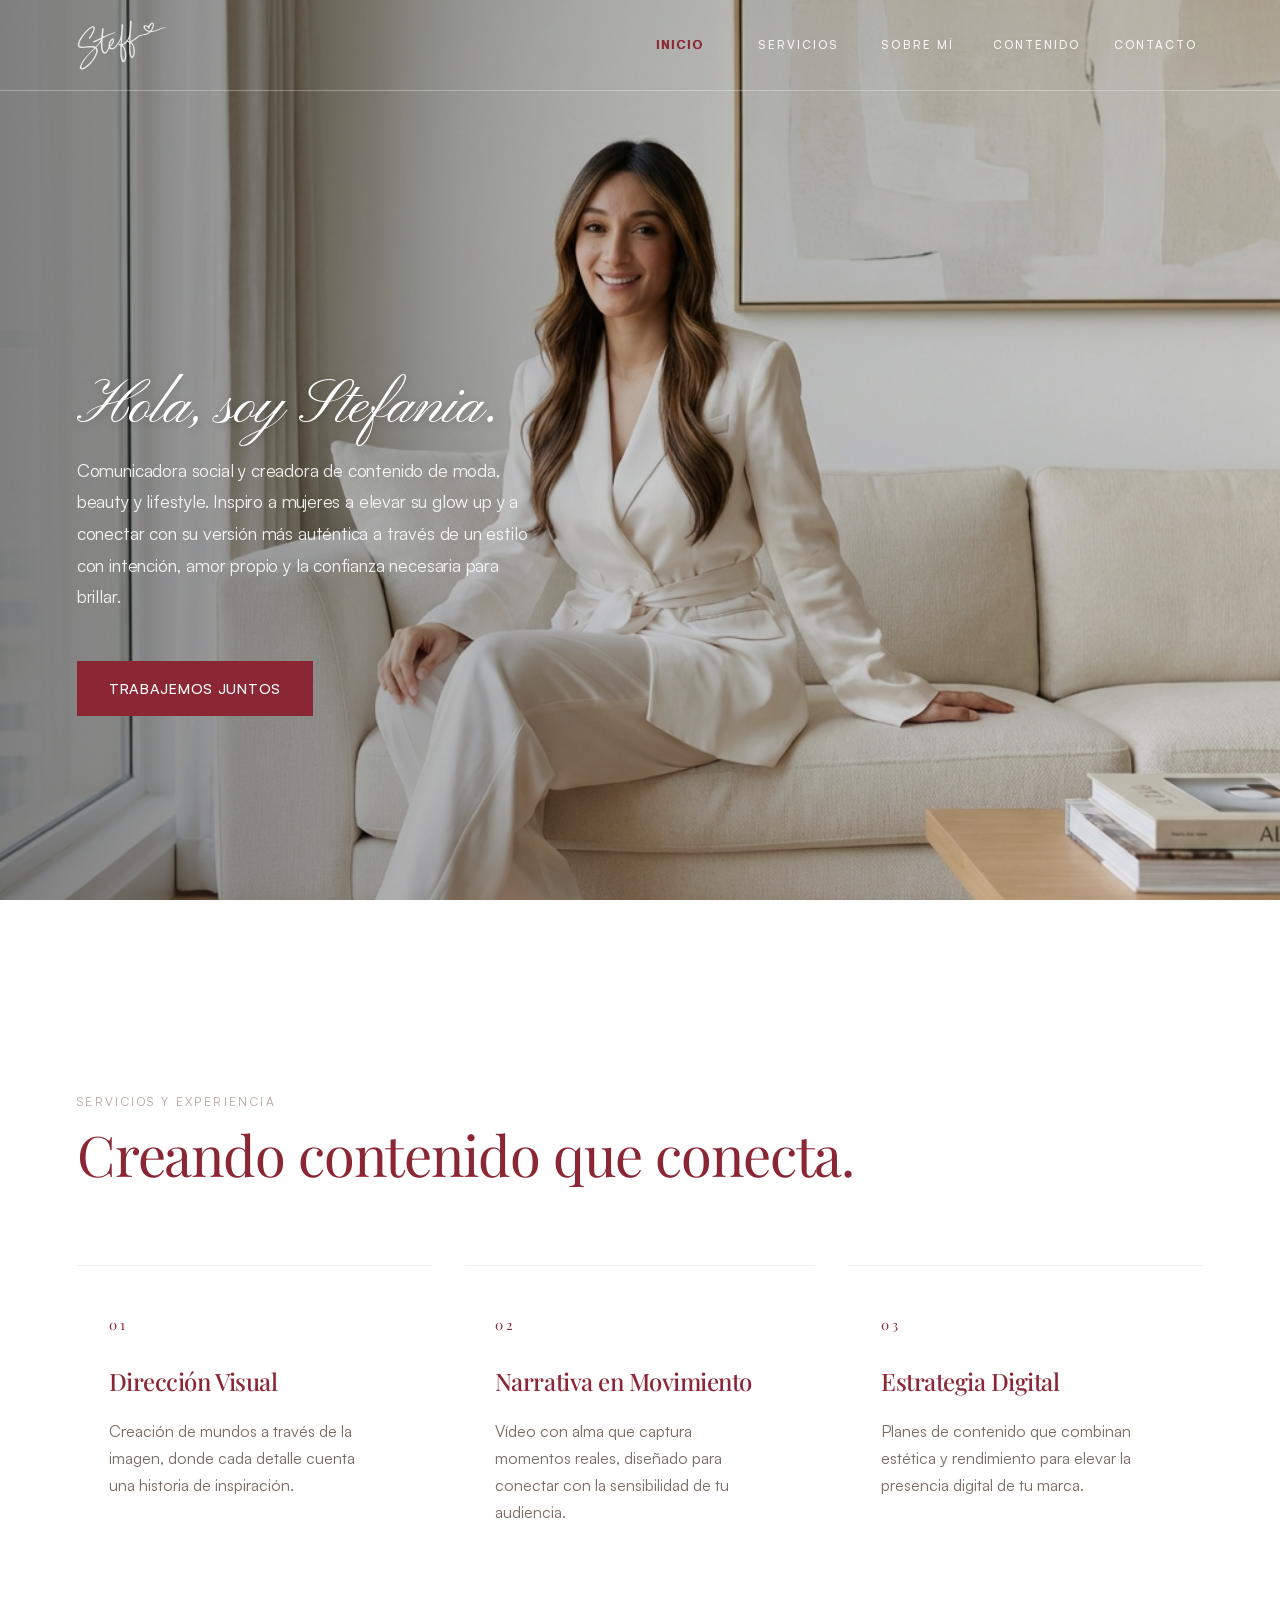
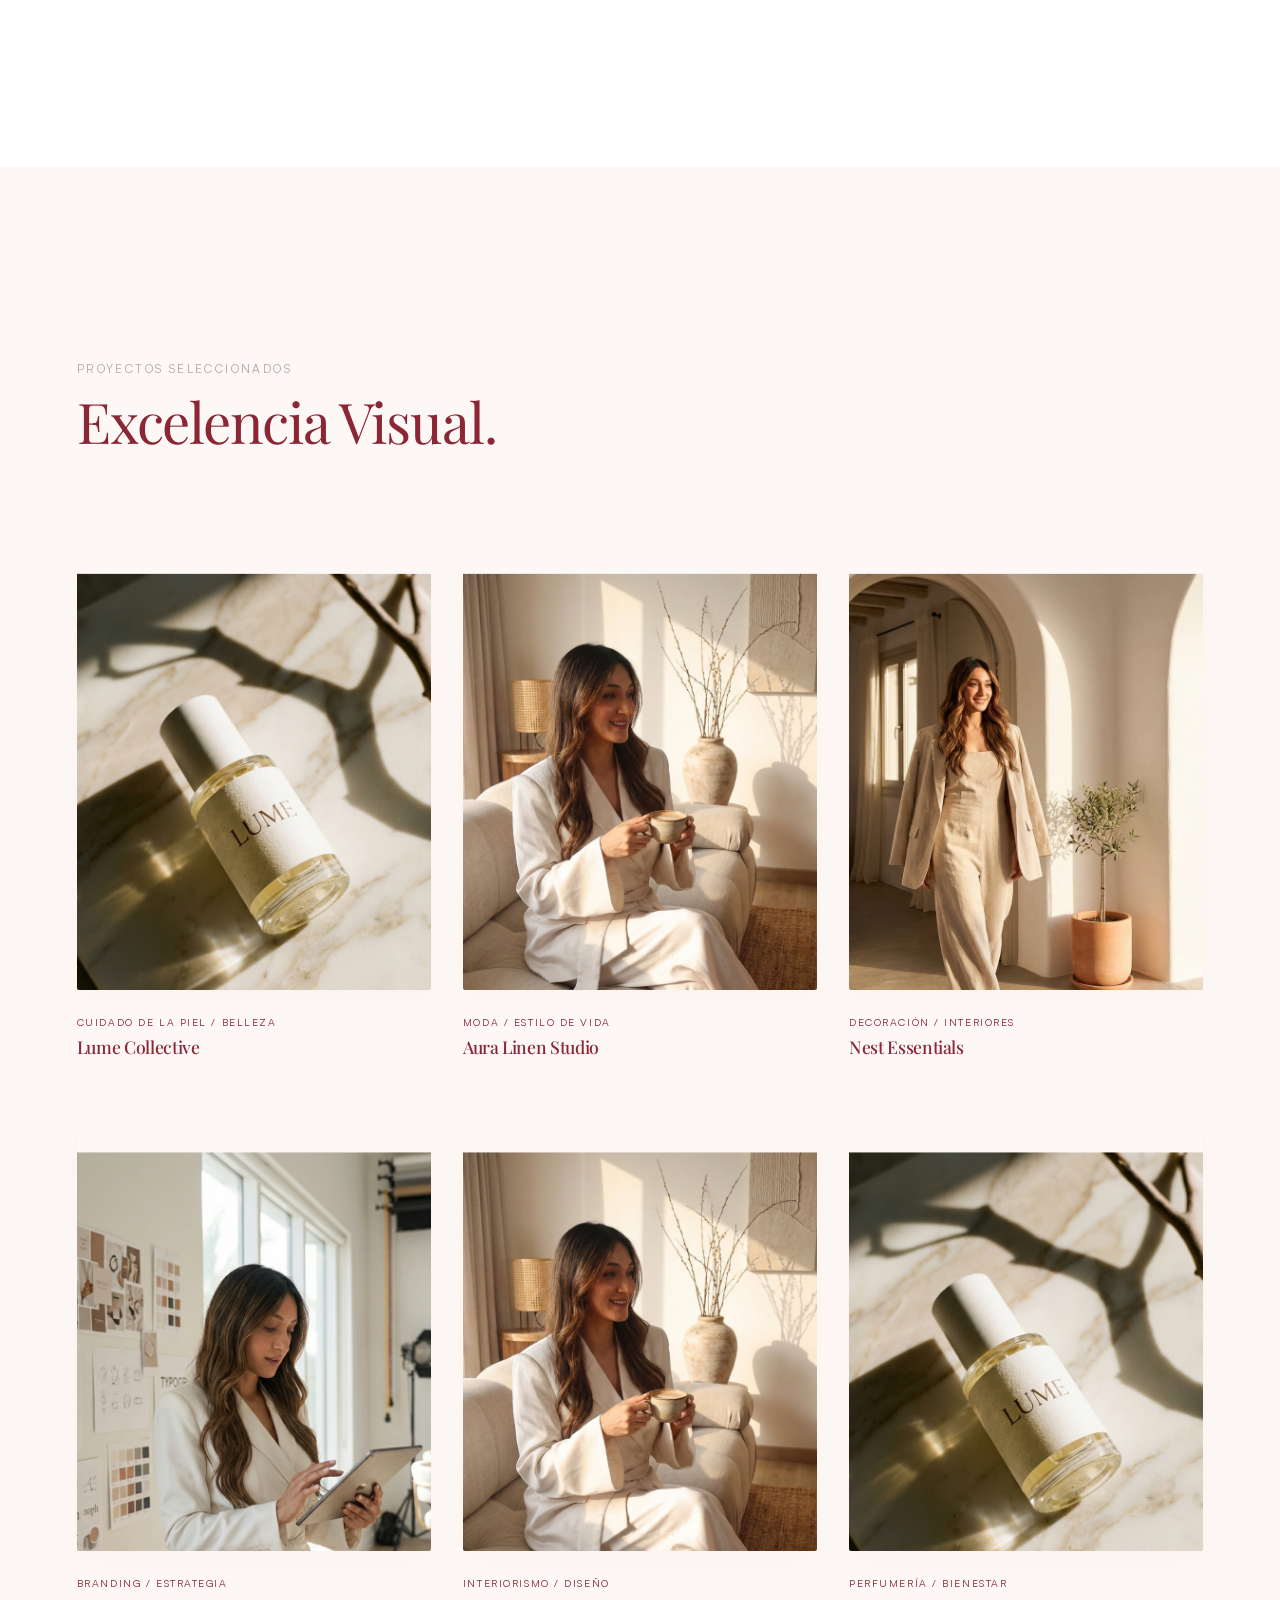
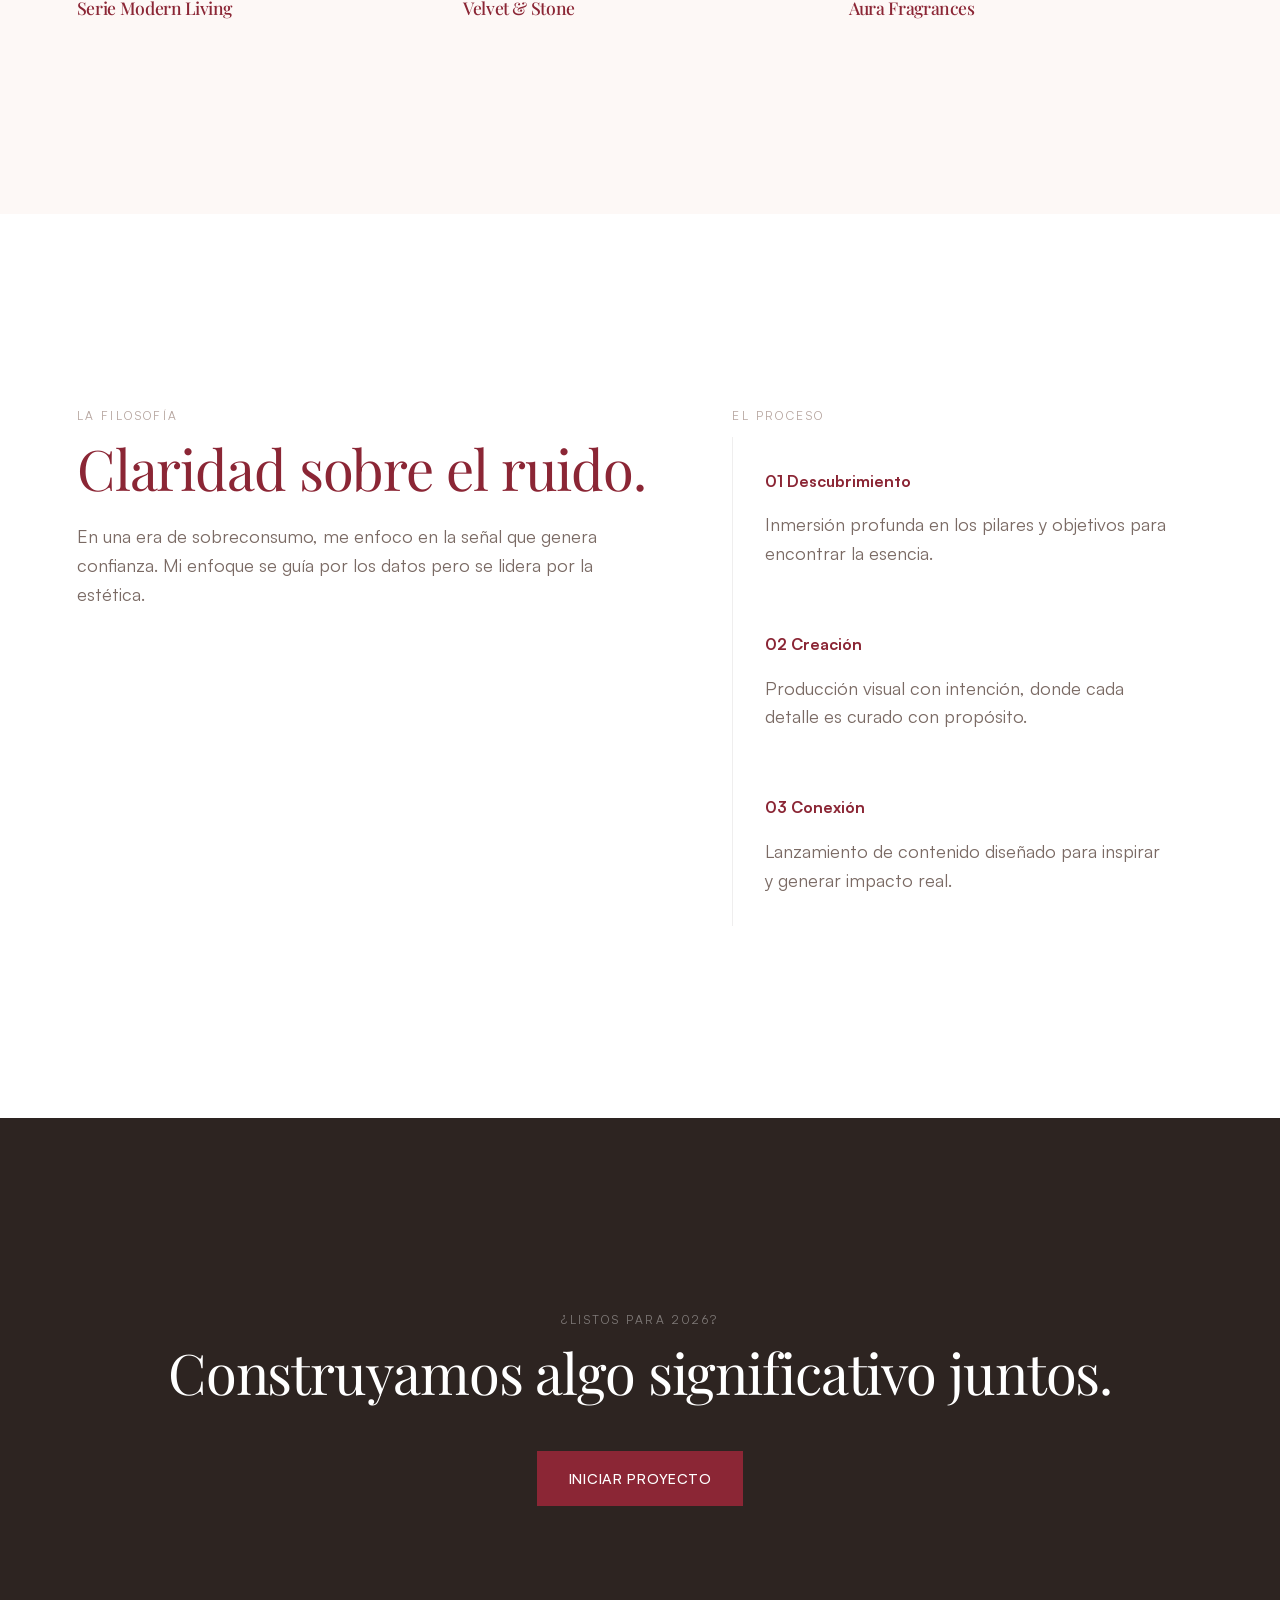
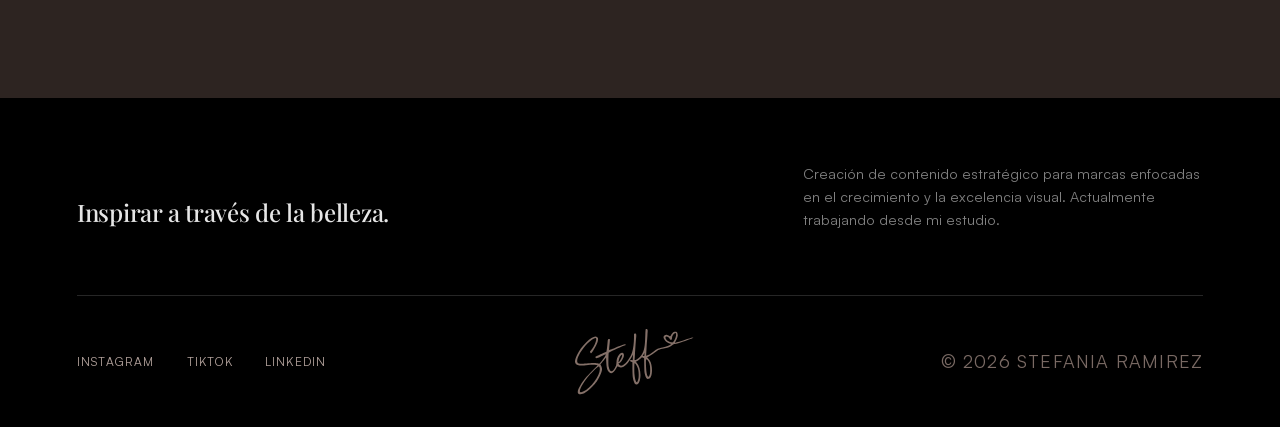
==== commit e4bab4ed: "Remove project page and update navigation across all pages" ====
--- a/index.html
+++ b/index.html
@@ -24,7 +24,6 @@
             <ul class="nav-links">
                 <li><a href="index.html" class="active">Inicio</a></li>
                 <li><a href="services.html">Servicios</a></li>
-                <li><a href="work.html">Proyectos</a></li>
                 <li><a href="about.html">Sobre mí</a></li>
                 <li><a href="content.html">Contenido</a></li>
                 <li><a href="contact.html">Contacto</a></li>
@@ -43,7 +42,6 @@
                         estilo con intención, amor propio y la confianza necesaria para brillar.</p>
                     <div class="cta-group">
                         <a href="contact.html" class="btn btn-primary">Trabajemos juntos</a>
-                        <a href="work.html" class="btn btn-secondary">Ver proyectos</a>
                     </div>
                 </div>
             </div>
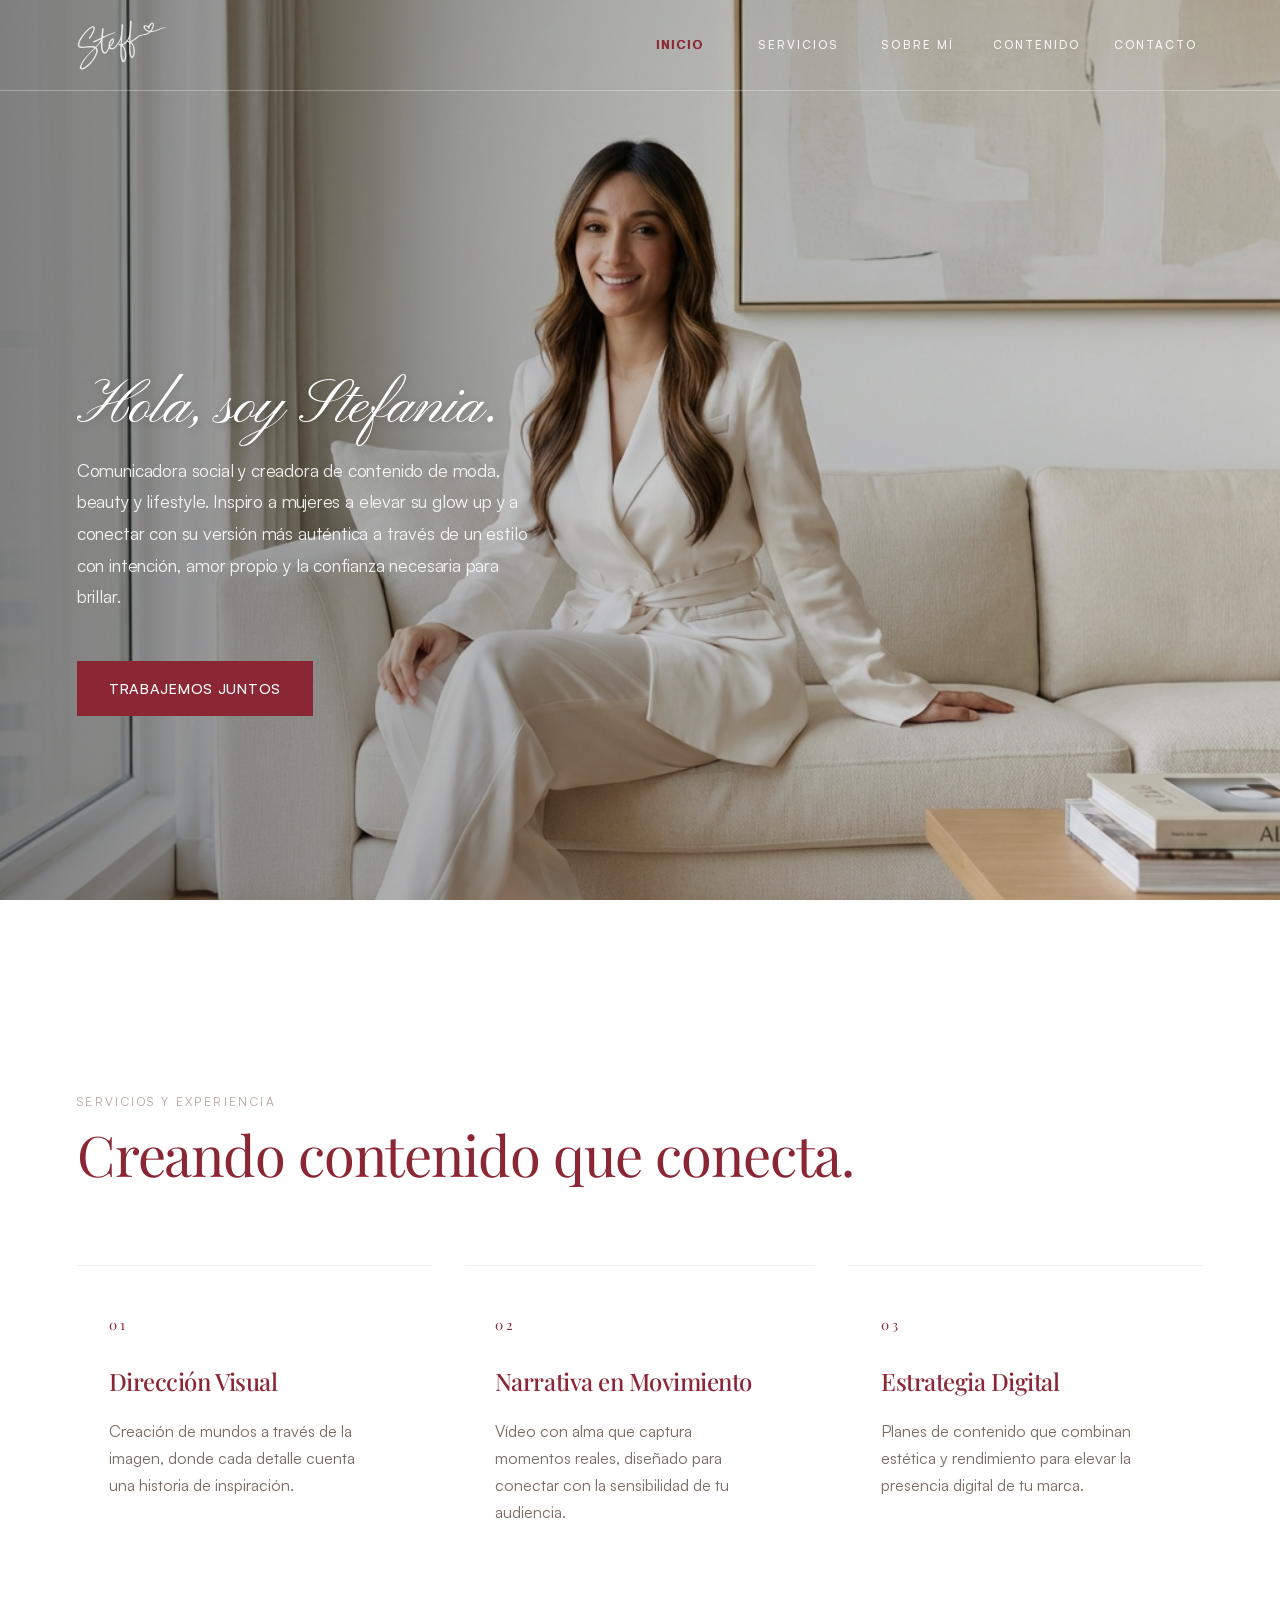
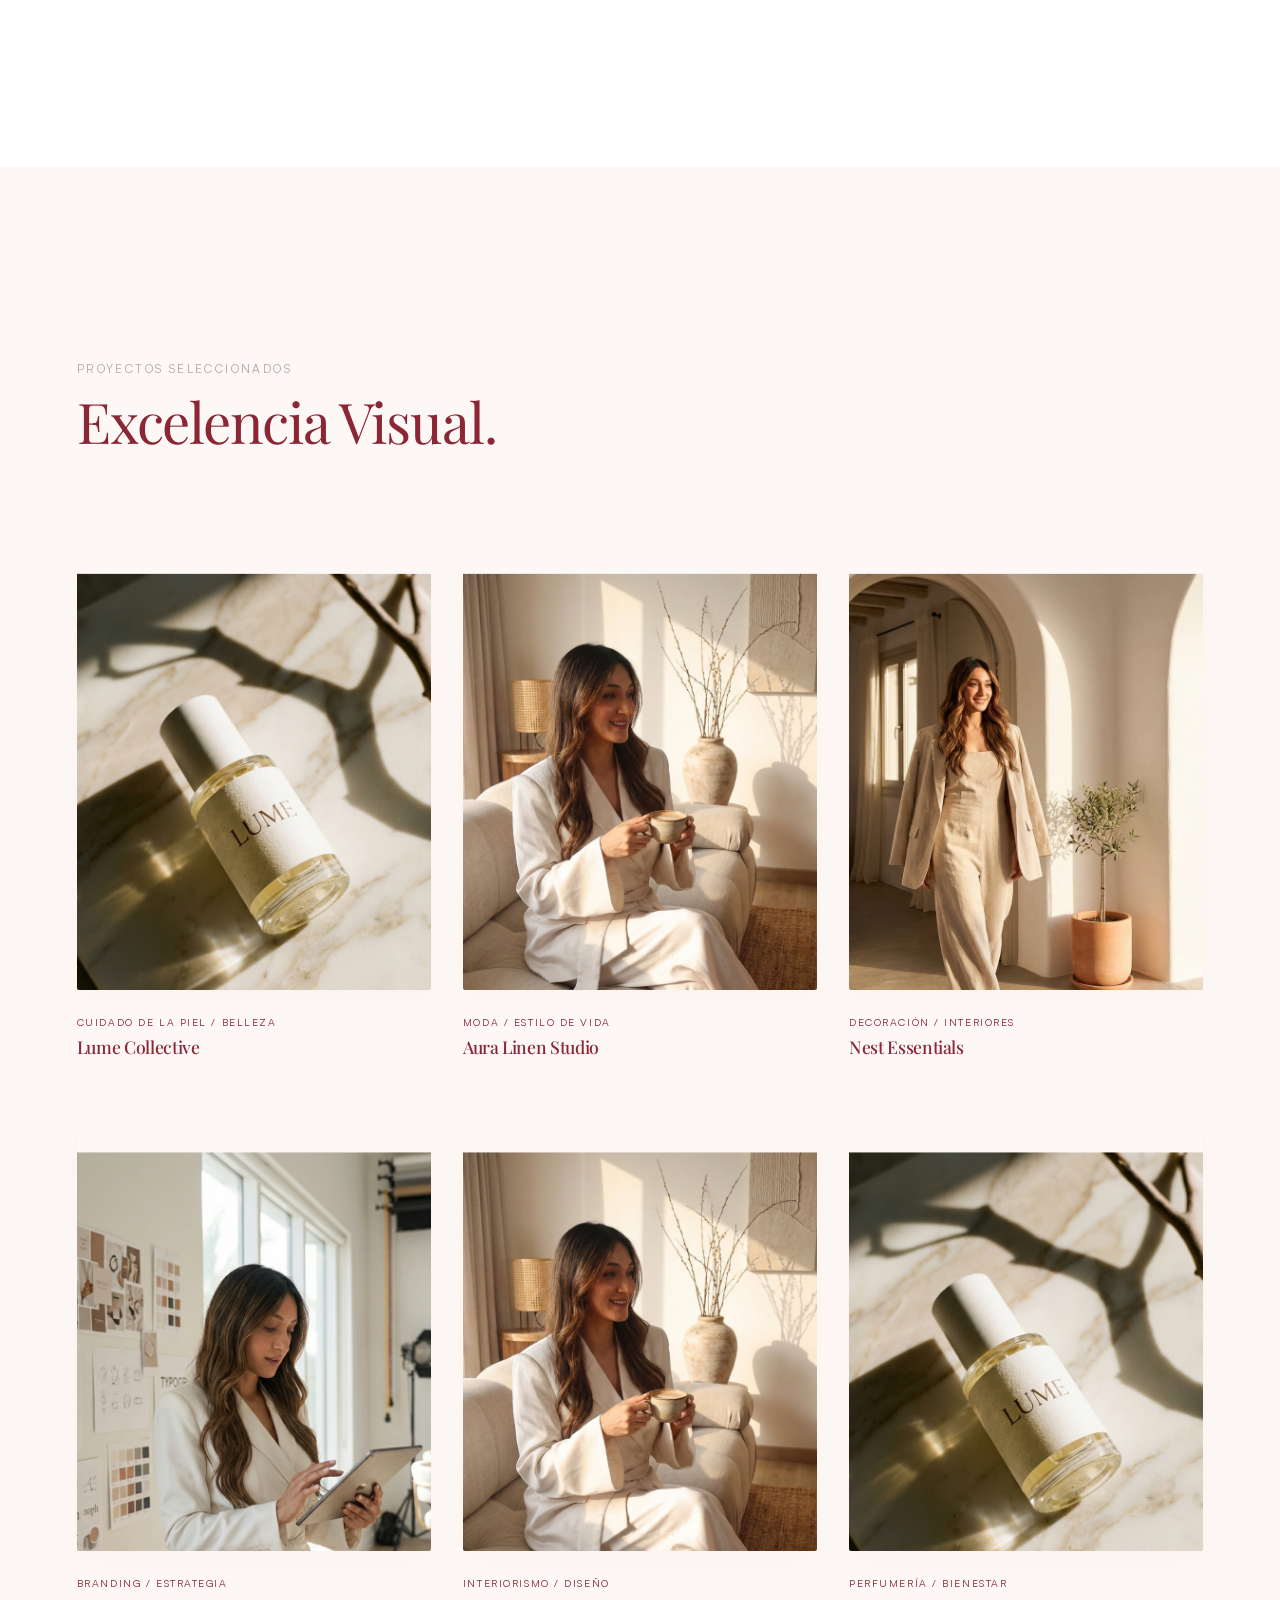
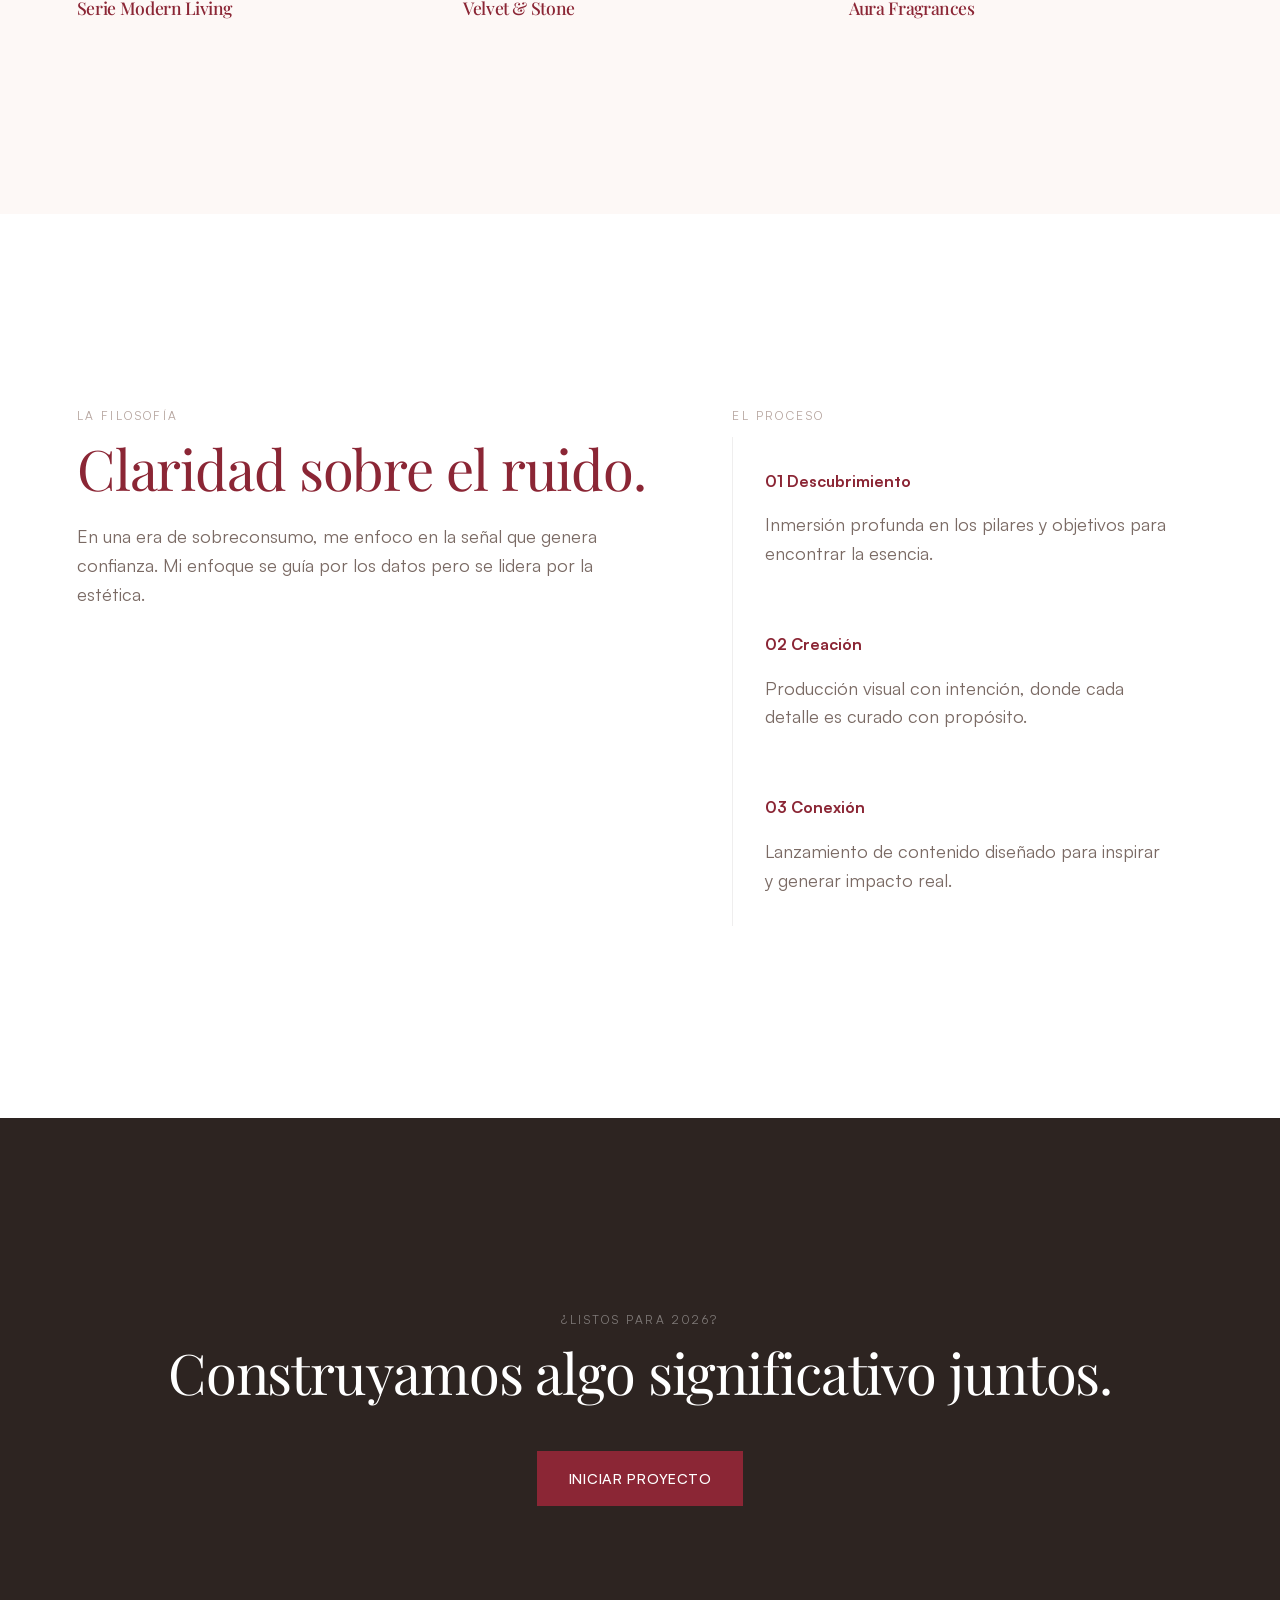
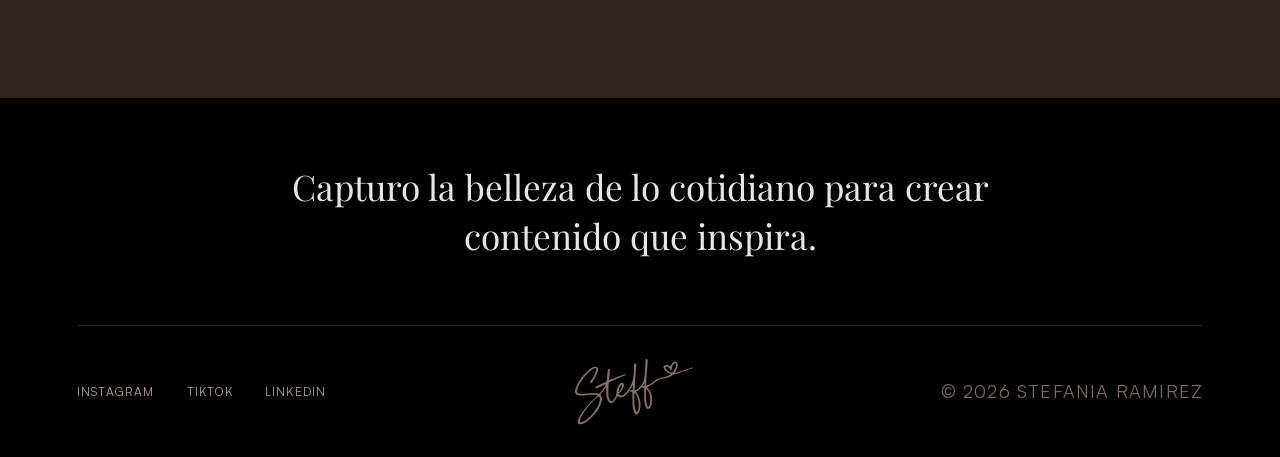
==== commit ee5938c7: "Update footer: replace two-column info with single centered slogan 'Capturo la belleza de lo cotidia" ====
--- a/index.html
+++ b/index.html
@@ -8,6 +8,7 @@
         content="Steff Ramirez - Directora Creativa y Storyteller. Explorando la belleza, el diseño y la narrativa a través de contenido visual y podcasting.">
     <title>Steff Ramirez | Estética en cada detalle</title>
     <link rel="stylesheet" href="css/style.css">
+    <link rel="icon" type="image/svg+xml" href="assets/images/favicon-white.svg">
 </head>
 
 <body>
@@ -185,12 +186,7 @@
     <footer>
         <div class="container">
             <div class="footer-top">
-                <div class="footer-logo">Inspirar a través de la belleza.</div>
-                <div style="max-width: 400px;">
-                    <p style="color: rgba(255,255,255,0.5); font-size: 0.9rem;">Creación de contenido estratégico para
-                        marcas enfocadas en el crecimiento y la excelencia visual. Actualmente trabajando desde mi
-                        estudio.</p>
-                </div>
+                <div class="footer-slogan">Capturo la belleza de lo cotidiano para crear contenido que inspira.</div>
             </div>
             <div class="footer-bottom">
                 <div style="display: flex; gap: 2rem;">
--- a/css/style.css
+++ b/css/style.css
@@ -760,16 +760,18 @@
 
 .footer-top {
     display: flex;
-    justify-content: space-between;
-    align-items: flex-end;
+    flex-direction: column;
+    align-items: center;
+    text-align: center;
     margin-bottom: 4rem;
 }
 
-.footer-logo {
-    font-family: var(--font-heading);
-    font-size: 1.5rem;
-    font-weight: 500;
-    letter-spacing: -0.01em;
+.footer-slogan {
+    font-family: var(--font-serif);
+    font-size: clamp(1.5rem, 3vw, 2.2rem);
+    max-width: 800px;
+    line-height: 1.4;
+    color: #ffffff;
     opacity: 0.9;
 }
 
